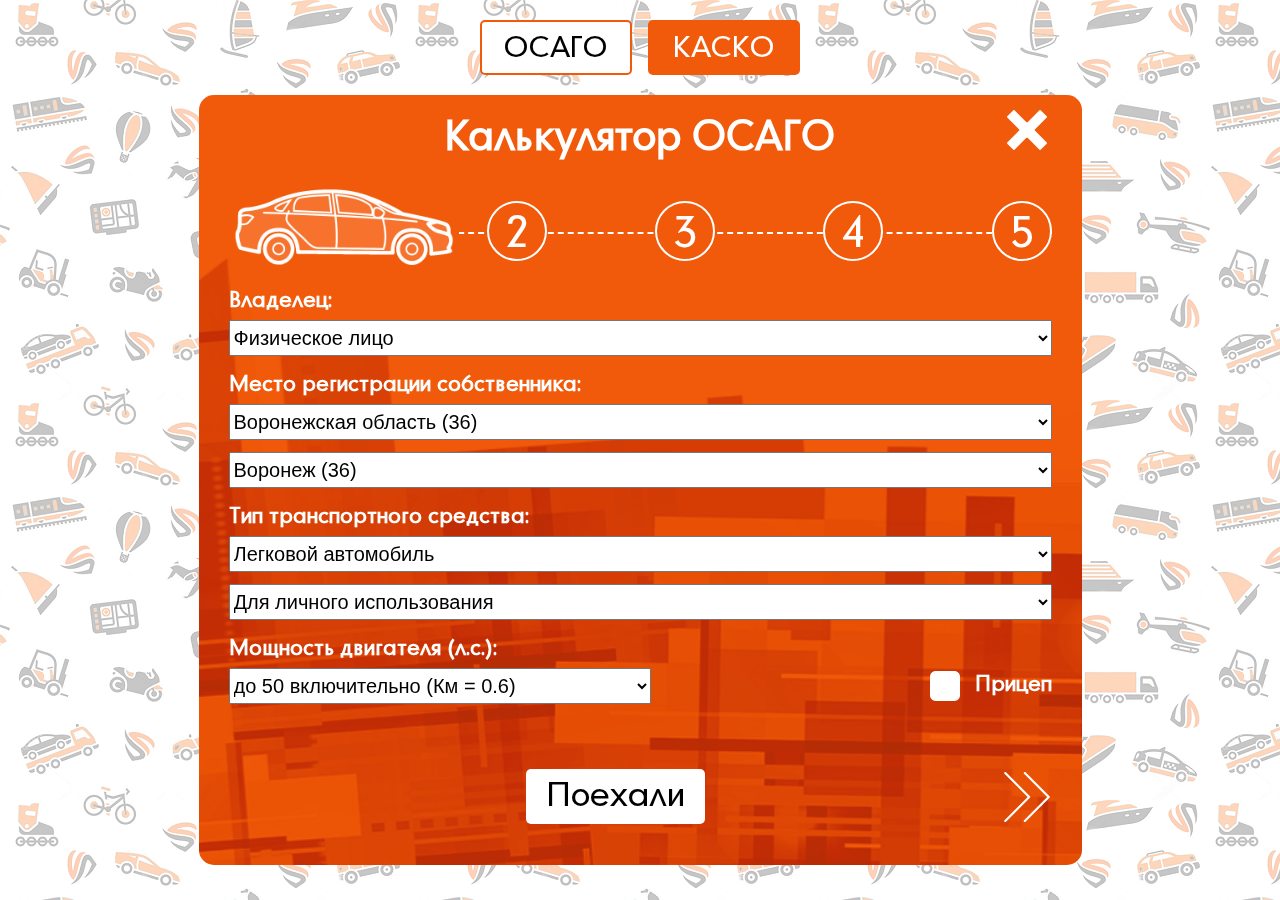
==== index.html @ a6a6c9f7 "Сделаны слайды 1-4" ====
<!doctype html>
<html lang="en">
<head>
		<meta charset="UTF-8">
		<meta name="viewport" content="width=device-width, user-scalable=no, initial-scale=1.0, maximum-scale=1.0, minimum-scale=1.0">
		<meta http-equiv="X-UA-Compatible" content="ie=edge">
		<title>Расчет стоимости ОСАГО</title>
		<link rel="stylesheet" href="/css/osago_calc.css">
		<link rel="stylesheet" href="/css/fonts.css">
		<script src="/js/jquery-3.2.1.js"></script>
</head>
<body>
	<div class="calc_popup_bg">
		<nav class="calc_nav">
				<div id="osago_open" class="calc_nav_button active">Осаго</div>
				<div id="kasko_open" class="calc_nav_button">Каско</div>
		</nav>
		<section class="calc_container">
			<form id="osago_calc" class="osago_calc">
				<h1>Калькулятор ОСАГО</h1>
				<button type="button" class="calc_close_button"></button>
				<nav class="osago_nav_vision">
					<div id="nav_position_1" class="osago_nav_vision_item active">1</div>
					<div id="nav_position_2" class="osago_nav_vision_item">2</div>
					<div id="nav_position_3" class="osago_nav_vision_item">3</div>
					<div id="nav_position_4" class="osago_nav_vision_item">4</div>
					<div id="nav_position_5" class="osago_nav_vision_item">5</div>
					<div class="osago_nav_vision_slider"></div>
				</nav>
				<div class="nav_vision_line"></div>
				<div class="calc_content">
					<div class="calc_sliders_container">
						<div class="content_slide">
							<div class="input_container">
								<label for="owner">Владелец:</label>
								<select name="owner" id="owner">
									<option value="1">Физическое лицо</option>
									<option value="2">Юридическое лицо</option>
								</select>
							</div>
							<div class="input_container">
								<label for="mesto_register">Место регистрации собственника:</label>
								<select name="mesto_register" id="mesto_register">
									<option value="36" data-val1="_" data-val2="_">Воронежская область (36)</option> 
									<option value="50" data-val1="1.7" data-val2="1">Московская область (50)</option> 
									<option value="77" data-val1="2" data-val2="1.2">Москва (77, 99, 177, 199)</option>
									<option value="78" data-val1="1.8" data-val2="1">Санкт-Петербург (78, 178)</option>
									<option value="47" data-val1="1.6" data-val2="1">Ленинградская область (47)</option>
									<option value="1" data-val1="1.1" data-val2="0.8">Республика Адыгея (1)</option> 
									<option value="2" data-val1="_" data-val2="_">Республика Башкирия (2)</option> 
									<option value="3" data-val1="_" data-val2="_">Республика Бурятия (3)</option> 
									<option value="4" data-val1="_" data-val2="_">Республика Алтай (4)</option> 
									<option value="5" data-val1="_" data-val2="_">Республика Дагестан (5)</option> 
									<option value="6" data-val1="_" data-val2="_">Республика Ингушетия (6)</option> 
									<option value="7" data-val1="_" data-val2="_">Кабардино-Балкарская Республика (7)</option> 
									<option value="8" data-val1="_" data-val2="_">Республика Калмыкия (8)</option> 
									<option value="9" data-val1="1" data-val2="0.8">Карачаево-черкесская Республика (9)</option> 
									<option value="10" data-val1="_" data-val2="_">Республика Карелия (10)</option> 
									<option value="11" data-val1="_" data-val2="_">Республика КОМИ (11)</option> 
									<option value="12" data-val1="_" data-val2="_">Марийская Республика  (12)</option> 
									<option value="13" data-val1="_" data-val2="_">Республика Мордовия (13)</option> 
									<option value="14" data-val1="_" data-val2="_">Республика Якутия (14)</option> 
									<option value="15" data-val1="_" data-val2="_">Республика Северная Осетия-Алания (15)</option> 
									<option value="16" data-val1="_" data-val2="_">Республика Татария (16)</option> 
									<option value="17" data-val1="_" data-val2="_">Республика Тува (17)</option> 
									<option value="18" data-val1="_" data-val2="_">Республика Удмуртия (18)</option> 
									<option value="19" data-val1="_" data-val2="_">Республика Хакасия (19)</option> 
									<option value="20" data-val1="0.7" data-val2="0.5">Чеченская Республика (20)</option> 
									<option value="21" data-val1="_" data-val2="_">Чувашская Республика (21)</option> 
									<option value="22" data-val1="_" data-val2="_">Алтайский край (22)</option> 
									<option value="23" data-val1="_" data-val2="_">Краснодарский край (23)</option> 
									<option value="24" data-val1="_" data-val2="_">Красноярский край (24)</option> 
									<option value="25" data-val1="_" data-val2="_">Приморский край (25)</option> 
									<option value="26" data-val1="_" data-val2="_">Ставропольский край (26)</option> 
									<option value="27" data-val1="_" data-val2="_">Хабаровский край (27)</option> 
									<option value="28" data-val1="_" data-val2="_">Амурская область (28)</option> 
									<option value="29" data-val1="_" data-val2="_">Архангельская область (29)</option> 
									<option value="30" data-val1="_" data-val2="_">Астраханская область (30)</option> 
									<option value="31" data-val1="_" data-val2="_">Белгородская область (31)</option> 
									<option value="32" data-val1="_" data-val2="_">Брянская область (32)</option> 
									<option value="33" data-val1="_" data-val2="_">Владимирская область (33)</option> 
									<option value="34" data-val1="_" data-val2="_">Волгоградская область (34)</option> 
									<option value="35" data-val1="_" data-val2="_">Вологодская область (35)</option> 
									<option value="37" data-val1="_" data-val2="_">Ивановская область (37)</option> 
									<option value="38" data-val1="_" data-val2="_">Иркутская область (38)</option> 
									<option value="39" data-val1="_" data-val2="_">Калининградская область (39)</option> 
									<option value="40" data-val1="_" data-val2="_">Калужская область (40)</option> 
									<option value="41" data-val1="_" data-val2="_">Камчатская область (41)</option> 
									<option value="42" data-val1="_" data-val2="_">Кемеровская область (42)</option> 
									<option value="43" data-val1="_" data-val2="_">Кировская область (43)</option> 
									<option value="44" data-val1="_" data-val2="_">Костромская область (44)</option> 
									<option value="45" data-val1="_" data-val2="_">Курганская область (45)</option> 
									<option value="46" data-val1="_" data-val2="_">Курская область (46)</option> 
									<option value="48" data-val1="_" data-val2="_">Липецкая область (48)</option> 
									<option value="49" data-val1="_" data-val2="_">Магаданская область (49)</option> 
									<option value="51" data-val1="_" data-val2="_">Мурманская область (51)</option> 
									<option value="52" data-val1="_" data-val2="_">Нижегородская область (52)</option> 
									<option value="53" data-val1="_" data-val2="_">Новгородская область (53)</option> 
									<option value="54" data-val1="_" data-val2="_">Новосибирская область (54)</option> 
									<option value="55" data-val1="_" data-val2="_">Омская область (55)</option> 
									<option value="56" data-val1="_" data-val2="_">Оренбургская область (56)</option> 
									<option value="57" data-val1="_" data-val2="_">Орловская область (57)</option> 
									<option value="58" data-val1="_" data-val2="_">Пензенская область (58)</option> 
									<option value="59" data-val1="_" data-val2="_">Пермская область (59)</option> 
									<option value="60" data-val1="_" data-val2="_">Псковская область (60)</option> 
									<option value="61" data-val1="_" data-val2="_">Ростовская область (61)</option> 
									<option value="62" data-val1="_" data-val2="_">Рязанская область (62)</option> 
									<option value="63" data-val1="_" data-val2="_">Самарская область (63)</option> 
									<option value="64" data-val1="_" data-val2="_">Саратовская область (64)</option> 
									<option value="65" data-val1="_" data-val2="_">Сахалинская область (65)</option> 
									<option value="66" data-val1="_" data-val2="_">Свердловская область (66)</option> 
									<option value="67" data-val1="_" data-val2="_">Смоленская область (67)</option> 
									<option value="68" data-val1="_" data-val2="_">Тамбовская область (68)</option> 
									<option value="69" data-val1="_" data-val2="_">Тверская область (69)</option> 
									<option value="70" data-val1="_" data-val2="_">Томская область (70)</option> 
									<option value="71" data-val1="_" data-val2="_">Тульская область (71)</option> 
									<option value="72" data-val1="_" data-val2="_">Тюменская область (72)</option> 
									<option value="73" data-val1="_" data-val2="_">Ульяновская область (73)</option> 
									<option value="74" data-val1="_" data-val2="_">Челябинская область (74)</option> 
									<option value="75" data-val1="_" data-val2="_">Читинская область (75)</option> 
									<option value="76" data-val1="_" data-val2="_">Ярославская область (76)</option> 
									<option value="79" data-val1="_" data-val2="_">Еврейская автономная область (79)</option> 
									<option value="80" data-val1="0.55" data-val2="0.5">Агинский Бурятский автономный (80)</option> 
									<option value="81" data-val1="0.85" data-val2="0.5">Коми-Пермяцкий автономный округ (81)</option> 
									<option value="82" data-val1="0.55" data-val2="0.5">Корякский автономный округ (82)</option> 
									<option value="83" data-val1="0.8" data-val2="0.5">Ненецкий автономный округ (83)</option> 
									<option value="84" data-val1="0.55" data-val2="0.5">Таймырский автономный округ (84)</option> 
									<option value="85" data-val1="1" data-val2="0.8">Усть-Ордынский автономный округ (85)</option> 
									<option value="86" data-val1="_" data-val2="_">Ханты-Мансийский автономный округ (86)</option> 
									<option value="87" data-val1="0.7" data-val2="0.5">Чукотский автономный округ (87)</option> 
									<option value="88" data-val1="_" data-val2="_">Эвенский автономный округ (88)</option> 
									<option value="89" data-val1="_" data-val2="_">Ямало-Ненецкий автономный округ  (89)</option> 
									<option value="-" data-val1="_" data-val2="_">Иностранный гражданин  (-)</option> 
								</select>
							</div>
							<div class="input_container">
								<label for="more_mesto_register"></label>
								<select name="more_mesto_register" id="more_mesto_register">
									<option value="0" data-chained="85 84 83 82 81 80 20 9 50 77 78 47 1 87">---</option>

									<option value="9" data-val1="1.8" data-val2="1" data-chained="2">Уфа (2)</option> 
									<option value="10" data-val1="1.2" data-val2="0.8" data-chained="2">Благовещенск (2)</option> 
									<option value="12" data-val1="1.1" data-val2="0.8" data-chained="2">Ишимбай (2)</option> 
									<option value="13" data-val1="1.1" data-val2="0.8" data-chained="2">Кумертау (2)</option> 
									<option value="16" data-val1="1.2" data-val2="0.8" data-chained="2">Октябрьский (2)</option> 
									<option value="17" data-val1="1.1" data-val2="0.8" data-chained="2">Салават (2)</option> 
									<option value="19" data-val1="1.3" data-val2="0.8" data-chained="2">Стерлитамак (2)</option> 
									<option value="20" data-val1="1.3" data-val2="0.8" data-chained="2">Туймазы (2)</option> 
									<option value="21" data-val1="1" data-val2="0.8" data-chained="2">Республика Башкирия - прочие (2)</option>

									<option value="23" data-val1="1.3" data-val2="0.8" data-chained="3">Улан-Удэ (3)</option> 
									<option value="24" data-val1="0.6" data-val2="0.5" data-chained="3">Республика Бурятия - прочие (3)</option>

									<option value="26" data-val1="1.3" data-val2="0.8" data-chained="4">Горно-Алтайск (4)</option> 
									<option value="27" data-val1="0.7" data-val2="0.5" data-chained="4">Республика Алтай - прочие (4)</option>

									<option value="29" data-val1="1" data-val2="0.8" data-chained="5">Буйнакск (5)</option> 
									<option value="30" data-val1="1" data-val2="0.8" data-chained="5">Дербент (5)</option> 
									<option value="31" data-val1="1" data-val2="0.8" data-chained="5">Каспийск (5)</option> 
									<option value="32" data-val1="1" data-val2="0.8" data-chained="5">Махачкала (5)</option> 
									<option value="33" data-val1="1" data-val2="0.8" data-chained="5">Хасавюрт (5)</option> 
									<option value="34" data-val1="0.7" data-val2="0.5" data-chained="5">Республика Дагестан - прочие (5)</option> 

									<option value="38" data-val1="1.2" data-val2="0.8" data-chained="6">Малгобек (6)</option> 
									<option value="39" data-val1="1" data-val2="0.8" data-chained="6">Назрань (6)</option> 
									<option value="43" data-val1="0.7" data-val2="0.5" data-chained="6">Республика Ингушетия - прочие (6)</option> 

									<option value="45" data-val1="1" data-val2="0.8" data-chained="7">Нальчик (7)</option> 
									<option value="46" data-val1="1" data-val2="0.8" data-chained="7">Прохладный (7)</option> 
									<option value="47" data-val1="0.7" data-val2="0.5" data-chained="7">Кабардино-Балкарская Республика - прочие (7)</option> 

									<option value="49" data-val1="1.3" data-val2="0.8" data-chained="8">Элиста (8)</option> 
									<option value="50" data-val1="0.6" data-val2="0.5" data-chained="8">Республика Калмыкия - прочие (8)</option> 

									<option value="55" data-val1="1.3" data-val2="0.8" data-chained="10">Петрозаводск (10)</option>
									<option value="56" data-val1="0.8" data-val2="0.5" data-chained="10">Республика Карелия - прочие (10)</option>

									<option value="58" data-val1="1.6" data-val2="1" data-chained="11">Сыктывкар (11)</option>
									<option value="62" data-val1="1.3" data-val2="0.8" data-chained="11">Ухта (11)</option>
									<option value="63" data-val1="1" data-val2="0.8" data-chained="11">Республика КОМИ - прочие (11)</option>

									<option value="65" data-val1="1" data-val2="0.8" data-chained="12">Волжск (12)</option>
									<option value="66" data-val1="1.3" data-val2="0.8" data-chained="12">Йошкар-Ола (12)</option>
									<option value="67" data-val1="0.7" data-val2="0.5" data-chained="12">Республика Марий Эл - прочие (12)</option>

									<option value="69" data-val1="1" data-val2="0.8" data-chained="13">Рузаевка (13)</option> 
									<option value="70" data-val1="1.2" data-val2="0.8" data-chained="13">Саранск (13)</option> 
									<option value="71" data-val1="0.7" data-val2="0.5" data-chained="13">Республика Мордовия - прочие (13)</option>

									<option value="73" data-val1="1.3" data-val2="0.8" data-chained="14">Нерюнгри (14)</option> 
									<option value="74" data-val1="2" data-val2="1.2" data-chained="14">Якутск (14)</option> 
									<option value="75" data-val1="0.8" data-val2="0.5" data-chained="14">Республика Саха (Якутия) - прочие (14)</option>

									<option value="77" data-val1="1" data-val2="0.8" data-chained="15">Владикавказ (15)</option> 
									<option value="78" data-val1="0.8" data-val2="0.5" data-chained="15">Республика Северная Осетия-Алания - прочие (15)</option>

									<option value="80" data-val1="2" data-val2="1.2" data-chained="16">Казань (16)</option> 
									<option value="81" data-val1="1.7" data-val2="1" data-chained="16">Набережные Челны (16)</option> 
									<option value="82" data-val1="1.3" data-val2="0.8" data-chained="16">Альметьевск (16)</option> 
									<option value="83" data-val1="1" data-val2="0.8" data-chained="16">Бугульма (16)</option> 
									<option value="84" data-val1="1.2" data-val2="0.8" data-chained="16">Елабуга (16)</option> 
									<option value="85" data-val1="1.3" data-val2="0.8" data-chained="16">Зеленодольск (16)</option> 
									<option value="86" data-val1="1" data-val2="0.8" data-chained="16">Лениногорск (16)</option> 
									<option value="87" data-val1="1.3" data-val2="0.8" data-chained="16">Нижнекамск (16)</option> 
									<option value="88" data-val1="1" data-val2="0.8" data-chained="16">Чистополь (16)</option> 
									<option value="89" data-val1="1.1" data-val2="0.8" data-chained="16">Республика Татария - прочие (16)</option>

									<option value="91" data-val1="1" data-val2="0.8" data-chained="17">Кызыл (17)</option> 
									<option value="92" data-val1="0.6" data-val2="0.5" data-chained="17">Республика Тыва - прочие (17)</option>

									<option value="94" data-val1="1.6" data-val2="1" data-chained="18">Ижевск (18)</option> 
									<option value="95" data-val1="1.1" data-val2="0.8" data-chained="18">Воткинск (18)</option> 
									<option value="96" data-val1="1" data-val2="0.8" data-chained="18">Глазов (18)</option> 
									<option value="97" data-val1="1" data-val2="0.8" data-chained="18">Сарапул (18)</option> 
									<option value="98" data-val1="0.8" data-val2="0.5" data-chained="18">Республика Удмуртия - прочие (18)</option>

									<option value="100" data-val1="1" data-val2="0.8" data-chained="19">Абакан (19)</option> 
									<option value="101" data-val1="1" data-val2="0.8" data-chained="19">Саяногорск (19)</option> 
									<option value="102" data-val1="1" data-val2="0.8" data-chained="19">Черногорск (19)</option> 
									<option value="103" data-val1="0.6" data-val2="0.5" data-chained="19">Республика Хакасия - прочие (19)</option>

									<option value="107" data-val1="1.6" data-val2="1" data-chained="21">Чебоксары (21)</option> 
									<option value="108" data-val1="1" data-val2="0.8" data-chained="21">Канаш (21)</option> 
									<option value="109" data-val1="1.1" data-val2="0.8" data-chained="21">Новочебоксарск (21)</option> 
									<option value="110" data-val1="0.8" data-val2="0.5" data-chained="21">Чувашская Республика - прочие (21)</option>

									<option value="112" data-val1="1.7" data-val2="1" data-chained="22">Барнаул (22)</option> 
									<option value="113" data-val1="1.2" data-val2="0.8" data-chained="22">Бийск (22)</option> 
									<option value="114" data-val1="1.1" data-val2="0.8" data-chained="22">Заринск (22)</option> 
									<option value="115" data-val1="1.1" data-val2="0.8" data-chained="22">Новоалтайск (22)</option> 
									<option value="116" data-val1="1.1" data-val2="0.8" data-chained="22">Рубцовск (22)</option> 
									<option value="117" data-val1="0.7" data-val2="0.5" data-chained="22">Алтайский край - прочие (22)</option>

									<option value="119" data-val1="1.8" data-val2="1" data-chained="23">Краснодар (23)</option> 
									<option value="120" data-val1="1.3" data-val2="0.8" data-chained="23">Анапа (23)</option> 
									<option value="121" data-val1="1.2" data-val2="0.8" data-chained="23">Армавир (23)</option> 
									<option value="122" data-val1="1.1" data-val2="0.8" data-chained="23">Белореченск (23)</option> 
									<option value="123" data-val1="1.3" data-val2="0.8" data-chained="23">Геленджик (23)</option> 
									<option value="124" data-val1="1.1" data-val2="0.8" data-chained="23">Ейск (23)</option> 
									<option value="125" data-val1="1.1" data-val2="0.8" data-chained="23">Кропоткин (23)</option> 
									<option value="126" data-val1="1.1" data-val2="0.8" data-chained="23">Крымск (23)</option> 
									<option value="127" data-val1="1.1" data-val2="0.8" data-chained="23">Курганинск (23)</option> 
									<option value="128" data-val1="1.1" data-val2="0.8" data-chained="23">Лабинск (23)</option> 
									<option value="129" data-val1="1.8" data-val2="0.8" data-chained="23">Новороссийск (23)</option> 
									<option value="130" data-val1="1.1" data-val2="0.8" data-chained="23">Славянск-на-Кубани (23)</option> 
									<option value="131" data-val1="1.2" data-val2="0.8" data-chained="23">Сочи (23)</option> 
									<option value="132" data-val1="1.1" data-val2="0.8" data-chained="23">Тимашёвск (23)</option> 
									<option value="133" data-val1="1.1" data-val2="0.8" data-chained="23">Тихорецк (23)</option> 
									<option value="134" data-val1="1.2" data-val2="0.8" data-chained="23">Туапсе (23)</option> 
									<option value="135" data-val1="1" data-val2="0.8" data-chained="23">Краснодарский край - прочие (23)</option>

									<option value="137" data-val1="1.8" data-val2="1" data-chained="24">Красноярск (24)</option> 
									<option value="138" data-val1="1.1" data-val2="0.8" data-chained="24">Ачинск (24)</option> 
									<option value="139" data-val1="1.1" data-val2="0.8" data-chained="24">Зеленогорск (24)</option> 
									<option value="140" data-val1="1" data-val2="0.8" data-chained="24">Канск (24)</option> 
									<option value="141" data-val1="1" data-val2="0.8" data-chained="24">Лесосибирск (24)</option> 
									<option value="142" data-val1="1" data-val2="0.8" data-chained="24">Минусинск (24)</option> 
									<option value="143" data-val1="1" data-val2="0.8" data-chained="24">Назарово (24)</option> 
									<option value="144" data-val1="1" data-val2="0.8" data-chained="24">Норильск (24)</option> 
									<option value="145" data-val1="1.3" data-val2="0.8" data-chained="24">Железногорск (24)</option> 
									<option value="146" data-val1="0.9" data-val2="0.5" data-chained="24">Красноярский край - прочие (24)</option>

									<option value="148" data-val1="1.4" data-val2="1" data-chained="25">Владивосток (25)</option> 
									<option value="149" data-val1="1" data-val2="0.8" data-chained="25">Арсеньев (25)</option> 
									<option value="150" data-val1="1" data-val2="0.8" data-chained="25">Артём (25)</option> 
									<option value="151" data-val1="1" data-val2="0.8" data-chained="25">Находка (25)</option> 
									<option value="152" data-val1="1" data-val2="0.8" data-chained="25">Спасск-Дальний (25)</option> 
									<option value="153" data-val1="1" data-val2="0.8" data-chained="25">Уссурийск (25)</option> 
									<option value="154" data-val1="0.7" data-val2="0.5" data-chained="25">Приморский край - прочие (25)</option>

									<option value="156" data-val1="1" data-val2="0.8" data-chained="26">Будённовск (26)</option> 
									<option value="157" data-val1="1" data-val2="0.8" data-chained="26">Георгиевск (26)</option> 
									<option value="158" data-val1="1" data-val2="0.8" data-chained="26">Ессентуки (26)</option> 
									<option value="159" data-val1="1.2" data-val2="0.8" data-chained="26">Кисловодск (26)</option> 
									<option value="160" data-val1="1" data-val2="0.8" data-chained="26">Минеральные Воды (26)</option> 
									<option value="161" data-val1="1.2" data-val2="0.8" data-chained="26">Михайловск (26)</option> 
									<option value="162" data-val1="1" data-val2="0.8" data-chained="26">Невинномысск (26)</option> 
									<option value="163" data-val1="1" data-val2="0.8" data-chained="26">Пятигорск (26)</option> 
									<option value="164" data-val1="1.2" data-val2="0.8" data-chained="26">Ставрополь (26)</option> 
									<option value="165" data-val1="0.7" data-val2="0.5" data-chained="26">Ставропольский край - прочие (26)</option>

									<option value="167" data-val1="1.7" data-val2="1" data-chained="27">Хабаровск (27)</option> 
									<option value="168" data-val1="1" data-val2="0.8" data-chained="27">Амурск (27)</option> 
									<option value="169" data-val1="1.3" data-val2="0.8" data-chained="27">Комсомольск-на-Амуре (27)</option> 
									<option value="170" data-val1="0.8" data-val2="0.5" data-chained="27">Хабаровский край - прочие (27)</option> 

									<option value="172" data-val1="1" data-val2="0.8" data-chained="28">Белогорск (28)</option> 
									<option value="173" data-val1="1.4" data-val2="0.8" data-chained="28">Благовещенск (Амурской обл.) (28)</option> 
									<option value="174" data-val1="1" data-val2="0.8" data-chained="28">Свободный (28)</option> 
									<option value="175" data-val1="0.7" data-val2="0.5" data-chained="28">Амурская область - прочие (28)</option> 

									<option value="177" data-val1="1.7" data-val2="1" data-chained="29">Северодвинск (29)</option> 
									<option value="178" data-val1="1.8" data-val2="1" data-chained="29">Архангельск (29)</option> 
									<option value="179" data-val1="1.6" data-val2="1" data-chained="29">Котлас (29)</option> 
									<option value="180" data-val1="0.85" data-val2="0.5" data-chained="29">Архангельская область - прочие (29)</option> 

									<option value="182" data-val1="1.4" data-val2="1" data-chained="30">Астрахань (30)</option> 
									<option value="183" data-val1="0.8" data-val2="0.5" data-chained="30">Астраханская область - прочие (30)</option> 

									<option value="185" data-val1="1.3" data-val2="0.8" data-chained="31">Белгород (31)</option> 
									<option value="186" data-val1="1" data-val2="0.8" data-chained="31">Губкин (31)</option> 
									<option value="187" data-val1="1" data-val2="0.8" data-chained="31">Старый Оскол (31)</option> 
									<option value="188" data-val1="0.8" data-val2="0.5" data-chained="31">Белгородская область - прочие (31)</option> 

									<option value="190" data-val1="1.5" data-val2="0.1" data-chained="32">Брянск (32)</option> 
									<option value="191" data-val1="1" data-val2="0.8" data-chained="32">Клинцы (32)</option> 
									<option value="192" data-val1="0.7" data-val2="0.5" data-chained="32">Брянская область - прочие (32)</option> 

									<option value="195" data-val1="1.6" data-val2="1" data-chained="33">Владимир (33)</option> 
									<option value="196" data-val1="1.1" data-val2="0.8" data-chained="33">Гусь-Хрустальный (33)</option> 
									<option value="198" data-val1="1.2" data-val2="0.8" data-chained="33">Муром (33)</option> 
									<option value="199" data-val1="1" data-val2="0.8" data-chained="33">Владимирская область - прочие (33)</option> 

									<option value="201" data-val1="1.3" data-val2="0.8" data-chained="34">Волгоград (34)</option> 
									<option value="202" data-val1="1.1" data-val2="0.8" data-chained="34">Волжский (34)</option> 
									<option value="203" data-val1="1" data-val2="0.8" data-chained="34">Камышин (34)</option> 
									<option value="204" data-val1="1" data-val2="0.8" data-chained="34">Михайловка (34)</option> 
									<option value="205" data-val1="0.7" data-val2="0.5" data-chained="34">Волгоградская область - прочие (34)</option>

									<option value="207" data-val1="1.7" data-val2="1" data-chained="35">Вологда (35)</option> 
									<option value="208" data-val1="1.8" data-val2="1" data-chained="35">Череповец (35)</option> 
									<option value="209" data-val1="0.9" data-val2="0.5" data-chained="35">Вологодская область - прочие (35)</option> 

									<option value="211" data-val1="1.5" data-val2="1.1" data-chained="36">Воронеж (36)</option> 
									<option value="212" data-val1="1.1" data-val2="0.9" data-chained="36">Борисоглебск (36)</option> 
									<option value="213" data-val1="1.1" data-val2="0.9" data-chained="36">Лиски (36)</option> 
									<option value="214" data-val1="1.1" data-val2="0.9" data-chained="36">Россошь (36)</option> 
									<option value="215" data-val1="0.8" data-val2="0.6" data-chained="36">Воронежская область - прочие (36)</option> 

									<option value="217" data-val1="1.8" data-val2="1" data-chained="37">Иваново (37)</option> 
									<option value="218" data-val1="1.1" data-val2="0.8" data-chained="37">Кинешма (37)</option> 
									<option value="219" data-val1="1" data-val2="0.8" data-chained="37">Шуя (37)</option> 
									<option value="220" data-val1="0.9" data-val2="0.5" data-chained="37">Ивановская область - прочие (37)</option> 

									<option value="222" data-val1="1.7" data-val2="1" data-chained="38">Иркутск (38)</option> 
									<option value="223" data-val1="1.2" data-val2="0.8" data-chained="38">Ангарск (38)</option> 
									<option value="224" data-val1="1" data-val2="0.8" data-chained="38">Братск (38)</option> 
									<option value="225" data-val1="1" data-val2="0.8" data-chained="38">Тулун (38)</option> 
									<option value="226" data-val1="1.1" data-val2="0.8" data-chained="38">Усолье-Сибирское (38)</option> 
									<option value="227" data-val1="1" data-val2="0.8" data-chained="38">Усть-Илимск (38)</option> 
									<option value="228" data-val1="1" data-val2="0.8" data-chained="38">Усть-Кут (38)</option> 
									<option value="229" data-val1="1" data-val2="0.8" data-chained="38">Черемхово (38)</option> 
									<option value="230" data-val1="1.3" data-val2="0.8" data-chained="38">Шелехов (38)</option> 
									<option value="231" data-val1="0.8" data-val2="0.5" data-chained="38">Иркутская область - прочие (38)</option> 

									<option value="233" data-val1="1.1" data-val2="0.8" data-chained="39">Калининград (39)</option> 
									<option value="234" data-val1="0.8" data-val2="0.5" data-chained="39">Калининградская область - прочие (39)</option> 

									<option value="236" data-val1="1.2" data-val2="0.8" data-chained="40">Калуга (40)</option> 
									<option value="237" data-val1="1.3" data-val2="0.8" data-chained="40">Обнинск (40)</option> 
									<option value="238" data-val1="0.9" data-val2="0.5" data-chained="40">Калужская область - прочие (40)</option> 

									<option value="240" data-val1="1.1" data-val2="0.8" data-chained="41">Петропавловск-Камчатский (41)</option> 
									<option value="241" data-val1="0.8" data-val2="0.5" data-chained="41">Камчатская область - прочие (41)</option> 

									<option value="243" data-val1="1.9" data-val2="1" data-chained="42">Кемерово (42)</option> 
									<option value="244" data-val1="1.8" data-val2="1" data-chained="42">Новокузнецк (42)</option> 
									<option value="245" data-val1="1.2" data-val2="0.8" data-chained="42">Анжеро-Судженск (42)</option> 
									<option value="246" data-val1="1.3" data-val2="0.8" data-chained="42">Белово (42)</option> 
									<option value="247" data-val1="1.3" data-val2="0.8" data-chained="42">Берёзовский (42)</option> 
									<option value="248" data-val1="1.2" data-val2="0.8" data-chained="42">Киселёвск (42)</option> 
									<option value="250" data-val1="1.3" data-val2="0.8" data-chained="42">Междуреченск (42)</option> 
									<option value="251" data-val1="1.3" data-val2="0.8" data-chained="42">Осинники (42)</option> 
									<option value="252" data-val1="1.3" data-val2="0.8" data-chained="42">Прокопьевск (42)</option> 
									<option value="253" data-val1="1.2" data-val2="0.8" data-chained="42">Юрга (42)</option> 
									<option value="254" data-val1="1.1" data-val2="0.8" data-chained="42">Кемеровская область - прочие (42)</option> 

									<option value="256" data-val1="1.4" data-val2="0.1" data-chained="43">Киров (Кировской обл.) (43)</option> 
									<option value="257" data-val1="1.2" data-val2="0.8" data-chained="43">Кирово-Чепецк (43)</option> 
									<option value="258" data-val1="0.8" data-val2="0.5" data-chained="43">Кировская область - прочие (43)</option> 

									<option value="260" data-val1="1.3" data-val2="0.8" data-chained="44">Кострома (44)</option> 
									<option value="261" data-val1="0.7" data-val2="0.5" data-chained="44">Костромская область - прочие (44)</option> 

									<option value="263" data-val1="1.3" data-val2="0.8" data-chained="45">Курган (45)</option> 
									<option value="264" data-val1="1" data-val2="0.8" data-chained="45">Шадринск (45)</option> 
									<option value="265" data-val1="0.6" data-val2="0.5" data-chained="45">Курганская область - прочие (45)</option> 

									<option value="267" data-val1="1.2" data-val2="0.8" data-chained="46">Курск (46)</option> 
									<option value="268" data-val1="1" data-val2="0.8" data-chained="46">Железногорск Курской обл (46)</option> 
									<option value="269" data-val1="0.7" data-val2="0.5" data-chained="46">Курская область - прочие (46)</option> 

									<option value="271" data-val1="1.5" data-val2="1" data-chained="48">Липецк (48)</option> 
									<option value="272" data-val1="1" data-val2="0.8" data-chained="48">Елец (48)</option> 
									<option value="273" data-val1="0.8" data-val2="0.5" data-chained="48">Липецкая область - прочие (48)</option> 

									<option value="275" data-val1="1.2" data-val2="0.8" data-chained="49">Магадан (49)</option> 
									<option value="276" data-val1="0.6" data-val2="0.5" data-chained="49">Магаданская область - прочие (49)</option> 

									<option value="278" data-val1="1.1" data-val2="0.8" data-chained="51">Апатиты (51)</option> 
									<option value="279" data-val1="1.1" data-val2="0.8" data-chained="51">Мончегорск (51)</option> 
									<option value="280" data-val1="1.7" data-val2="1" data-chained="51">Мурманск (51)</option> 
									<option value="281" data-val1="1.3" data-val2="0.8" data-chained="51">Североморск (51)</option> 
									<option value="282" data-val1="1" data-val2="0.8" data-chained="51">Мурманская область - прочие (51)</option> 

									<option value="284" data-val1="1.8" data-val2="1" data-chained="52">Нижний Новгород (52)</option>
									<option value="285" data-val1="1.1" data-val2="0.8" data-chained="52">Арзамас (52)</option> 
									<option value="286" data-val1="1.3" data-val2="0.8" data-chained="52">Балахна (52)</option> 
									<option value="287" data-val1="1.3" data-val2="0.8" data-chained="52">Бор (52)</option> 
									<option value="288" data-val1="1.1" data-val2="0.8" data-chained="52">Выкса (52)</option> 
									<option value="289" data-val1="1.3" data-val2="0.8" data-chained="52">Дзержинск (52)</option> 
									<option value="290" data-val1="1.2" data-val2="0.8" data-chained="52">Кстово (52)</option> 
									<option value="292" data-val1="1.1" data-val2="0.8" data-chained="52">Саров (52)</option> 
									<option value="293" data-val1="1" data-val2="0.8" data-chained="52">Нижегородская область - прочие (52)</option> 

									<option value="295" data-val1="1" data-val2="0.8" data-chained="53">Боровичи (53)</option> 
									<option value="296" data-val1="1.3" data-val2="0.8" data-chained="53">Великий Новгород (53)</option> 
									<option value="297" data-val1="0.9" data-val2="0.5" data-chained="53">Новгородская область - прочие (53)</option> 

									<option value="299" data-val1="1.7" data-val2="1" data-chained="54">Новосибирск (54)</option> 
									<option value="300" data-val1="1.3" data-val2="0.8" data-chained="54">Бердск (54)</option> 
									<option value="301" data-val1="1.2" data-val2="0.8" data-chained="54">Искитим (54)</option> 
									<option value="302" data-val1="1" data-val2="0.8" data-chained="54">Куйбышев (54)</option> 
									<option value="303" data-val1="0.9" data-val2="0.5" data-chained="54">Новосибирская область - прочие (54)</option> 

									<option value="305" data-val1="1.6" data-val2="1" data-chained="55">Омск (55)</option> 
									<option value="306" data-val1="0.9" data-val2="0.5" data-chained="55">Омская область - прочие (55)</option>

									<option value="308" data-val1="1.7" data-val2="1" data-chained="56">Оренбург (56)</option> 
									<option value="309" data-val1="1" data-val2="0.8" data-chained="56">Бугуруслан (56)</option> 
									<option value="310" data-val1="1" data-val2="0.8" data-chained="56">Бузулук (56)</option> 
									<option value="311" data-val1="1" data-val2="0.8" data-chained="56">Новотроицк (56)</option> 
									<option value="312" data-val1="1.1" data-val2="0.8" data-chained="56">Орск (56)</option> 
									<option value="313" data-val1="0.8" data-val2="0.5" data-chained="56">Оренбургская область - прочие (56)</option> 

									<option value="315" data-val1="1" data-val2="0.8" data-chained="57">Ливны (57)</option> 
									<option value="316" data-val1="1" data-val2="0.8" data-chained="57">Мценск (57)</option> 
									<option value="317" data-val1="1.2" data-val2="0.8" data-chained="57">Орёл (57)</option> 
									<option value="318" data-val1="0.7" data-val2="0.5" data-chained="57">Орловская область - прочие (57)</option> 

									<option value="320" data-val1="1.4" data-val2="1" data-chained="58">Пенза (58)</option> 
									<option value="321" data-val1="1.2" data-val2="0.8" data-chained="58">Заречный Пензенской обл. (58)</option> 
									<option value="322" data-val1="1" data-val2="0.8" data-chained="58">Кузнецк (58)</option> 
									<option value="323" data-val1="0.7" data-val2="0.5" data-chained="58">Пензенская область - прочие (58)</option> 

									<option value="325" data-val1="2" data-val2="1.2" data-chained="59">Пермь (59)</option> 
									<option value="326" data-val1="1.3" data-val2="0.8" data-chained="59">Березники (59)</option> 
									<option value="327" data-val1="1.3" data-val2="0.8" data-chained="59">Краснокамск (59)</option> 
									<option value="329" data-val1="1" data-val2="0.8" data-chained="59">Лысьва (59)</option> 
									<option value="330" data-val1="1.2" data-val2="0.8" data-chained="59">Соликамск (59)</option> 
									<option value="331" data-val1="1" data-val2="0.8" data-chained="59">Чайковский (59)</option> 
									<option value="333" data-val1="1.1" data-val2="0.8" data-chained="59">Пермская область - прочие (59)</option>

									<option value="335" data-val1="1" data-val2="0.8" data-chained="60">Великие Луки (60)</option> 
									<option value="336" data-val1="1.2" data-val2="0.8" data-chained="60">Псков (60)</option> 
									<option value="337" data-val1="0.7" data-val2="0.5" data-chained="60">Псковская область - прочие (60)</option>

									<option value="339" data-val1="1.8" data-val2="1" data-chained="61">Ростов-на-Дону (61)</option> 
									<option value="340" data-val1="1.2" data-val2="0.8" data-chained="61">Азов (61)</option> 
									<option value="341" data-val1="1.3" data-val2="0.8" data-chained="61">Батайск (61)</option> 
									<option value="342" data-val1="1" data-val2="0.8" data-chained="61">Волгодонск (61)</option> 
									<option value="343" data-val1="1" data-val2="0.8" data-chained="61">Гуково (61)</option> 
									<option value="344" data-val1="1" data-val2="0.8" data-chained="61">Каменск-Шахтинский (61)</option> 
									<option value="345" data-val1="1" data-val2="0.8" data-chained="61">Новочеркасск (61)</option> 
									<option value="346" data-val1="1" data-val2="0.8" data-chained="61">Новошахтинск (61)</option> 
									<option value="347" data-val1="1" data-val2="0.8" data-chained="61">Сальск (61)</option> 
									<option value="348" data-val1="1" data-val2="0.8" data-chained="61">Таганрог (61)</option> 
									<option value="349" data-val1="1.1" data-val2="0.8" data-chained="61">Шахты (61)</option> 
									<option value="350" data-val1="0.8" data-val2="0.5" data-chained="61">Ростовская область - прочие (61)</option>

									<option value="352" data-val1="1.4" data-val2="1" data-chained="61">Рязань (62)</option> 
									<option value="353" data-val1="0.9" data-val2="0.5" data-chained="61">Рязанская область - прочие (62)</option>

									<option value="355" data-val1="1.6" data-val2="1" data-chained="63">Самара (63)</option> 
									<option value="356" data-val1="1.5" data-val2="1" data-chained="63">Тольятти (63)</option> 
									<option value="357" data-val1="1.1" data-val2="0.8" data-chained="63">Новокуйбышевск (63)</option> 
									<option value="359" data-val1="1.1" data-val2="0.8" data-chained="63">Сызрань (63)</option> 
									<option value="360" data-val1="1.2" data-val2="0.8" data-chained="63">Чапаевск (63)</option> 
									<option value="361" data-val1="0.9" data-val2="0.5" data-chained="63">Самарская область - прочие (63)</option> 

									<option value="363" data-val1="1.6" data-val2="1" data-chained="64">Саратов (64)</option> 
									<option value="364" data-val1="1" data-val2="0.8" data-chained="64">Балаково (64)</option> 
									<option value="365" data-val1="1" data-val2="0.8" data-chained="64">Балашов (64)</option> 
									<option value="366" data-val1="1" data-val2="0.8" data-chained="64">Вольск (64)</option> 
									<option value="367" data-val1="1.2" data-val2="0.8" data-chained="64">Энгельс (64)</option> 
									<option value="368" data-val1="0.7" data-val2="0.5" data-chained="64">Саратовская область - прочие (64)</option>

									<option value="370" data-val1="1.5" data-val2="1" data-chained="65">Южно-Сахалинск (65)</option> 
									<option value="371" data-val1="0.9" data-val2="0.5" data-chained="65">Сахалинская область - прочие (65)</option>

									<option value="373" data-val1="1.8" data-val2="1" data-chained="66">Екатеринбург (66)</option> 
									<option value="374" data-val1="1.1" data-val2="0.8" data-chained="66">Асбест (66)</option> 
									<option value="375" data-val1="1.3" data-val2="0.8" data-chained="66">Березовский (66)</option> 
									<option value="376" data-val1="1.3" data-val2="0.8" data-chained="66">Верхняя Пышма (66)</option>
									<option value="377" data-val1="1.2" data-val2="0.8" data-chained="66">Верхняя Салда (66)</option>
									<option value="382" data-val1="1.3" data-val2="0.8" data-chained="66">Новоуральск (66)</option> 
									<option value="383" data-val1="1.3" data-val2="0.8" data-chained="66">Первоуральск (66)</option> 
									<option value="384" data-val1="1.2" data-val2="0.8" data-chained="66">Полевской (66)</option> 
									<option value="385" data-val1="1.1" data-val2="0.8" data-chained="66">Ревда  (66)</option> 
									<option value="387" data-val1="1" data-val2="0.8" data-chained="66">Свердловская область - прочие (66)</option>

									<option value="389" data-val1="1" data-val2="0.8" data-chained="67">Вязьма (67)</option> 
									<option value="390" data-val1="1" data-val2="0.8" data-chained="67">Рославль (67)</option> 
									<option value="391" data-val1="1" data-val2="0.8" data-chained="67">Сафоново (67)</option> 
									<option value="392" data-val1="1.2" data-val2="0.8" data-chained="67">Смоленск (67)</option> 
									<option value="393" data-val1="1" data-val2="0.8" data-chained="67">Ярцево (67)</option> 
									<option value="394" data-val1="0.7" data-val2="0.5" data-chained="67">Смоленская область - прочие (67)</option>

									<option value="396" data-val1="1" data-val2="0.8" data-chained="68">Мичуринск (68)</option> 
									<option value="397" data-val1="1.2" data-val2="0.8" data-chained="68">Тамбов (68)</option> 
									<option value="398" data-val1="0.8" data-val2="0.5" data-chained="68">Тамбовская область - прочие (68)</option>

									<option value="400" data-val1="1.5" data-val2="1" data-chained="69">Тверь (69)</option> 
									<option value="401" data-val1="1" data-val2="0.8" data-chained="69">Вышний Волочёк (69)</option> 
									<option value="402" data-val1="1" data-val2="0.8" data-chained="69">Кимры (69)</option> 
									<option value="403" data-val1="1" data-val2="0.8" data-chained="69">Ржев (69)</option> 
									<option value="404" data-val1="0.8" data-val2="0.5" data-chained="69">Тверская область - прочие (69)</option>

									<option value="406" data-val1="1.6" data-val2="1" data-chained="70">Томск (70)</option> 
									<option value="407" data-val1="1.2" data-val2="0.8" data-chained="70">Северск (70)</option> 
									<option value="408" data-val1="0.9" data-val2="0.5" data-chained="70">Томская область - прочие (70)</option>

									<option value="410" data-val1="1.5" data-val2="1" data-chained="71">Тула (71)</option> 
									<option value="411" data-val1="1" data-val2="0.8" data-chained="71">Алексин (71)</option> 
									<option value="412" data-val1="1" data-val2="0.8" data-chained="71">Ефремов (71)</option> 
									<option value="413" data-val1="1" data-val2="0.8" data-chained="71">Новомосковск (71)</option> 
									<option value="414" data-val1="1" data-val2="2.8" data-chained="71">Узловая (71)</option> 
									<option value="415" data-val1="1.2" data-val2="0.8" data-chained="71">Щёкино (71)</option> 
									<option value="416" data-val1="0.9" data-val2="0.5" data-chained="71">Тульская область - прочие (71)</option>

									<option value="418" data-val1="2" data-val2="1.2" data-chained="72">Тюмень (72)</option> 
									<option value="420" data-val1="1.3" data-val2="0.8" data-chained="72">Тобольск (72)</option> 
									<option value="421" data-val1="1.1" data-val2="0.8" data-chained="72">Тюменская область - прочие (72)</option> 

									<option value="423" data-val1="1.4" data-val2="1" data-chained="73">Ульяновск (73)</option> 
									<option value="424" data-val1="1.1" data-val2="0.8" data-chained="73">Димитровград (73)</option> 
									<option value="425" data-val1="0.8" data-val2="0.5" data-chained="73">Ульяновская область - прочие (73)</option>

									<option value="427" data-val1="1.7" data-val2="1" data-chained="74">Магнитогорск (74)</option> 
									<option value="428" data-val1="2" data-val2="1.2" data-chained="74">Челябинск (74)</option> 
									<option value="429" data-val1="1.3" data-val2="0.8" data-chained="74">Златоуст (74)</option> 
									<option value="430" data-val1="1.5" data-val2="1" data-chained="74">Копейск (74)</option> 
									<option value="431" data-val1="1.3" data-val2="0.8" data-chained="74">Миасс (74)</option> 
									<option value="433" data-val1="1.1" data-val2="0.8" data-chained="74">Сатка (74)</option> 
									<option value="435" data-val1="1.1" data-val2="0.8" data-chained="74">Чебаркуль (74)</option> 
									<option value="436" data-val1="1" data-val2="0.8" data-chained="74">Челябинская область - прочие (74)</option>

									<option value="438" data-val1="1" data-val2="0.8" data-chained="75">Краснокаменск (75)</option> 
									<option value="439" data-val1="1.1" data-val2="0.8" data-chained="75">Чита (75)</option> 
									<option value="440" data-val1="0.7" data-val2="0.5" data-chained="75">Читинская область - прочие (75)</option>

									<option value="442" data-val1="1.5" data-val2="1" data-chained="76">Ярославль (76)</option> 
									<option value="444" data-val1="0.9" data-val2="0.5" data-chained="76">Ярославская область - прочие (76)</option>

									<option value="446" data-val1="1" data-val2="0.8" data-chained="79">Биробиджан (79)</option> 
									<option value="447" data-val1="0.7" data-val2="0.5" data-chained="79">Еврейская автономная область - прочие (79)</option> 

									<option value="461" data-val1="2" data-val2="1.2" data-chained="86">Сургут (86)</option> 
									<option value="462" data-val1="1" data-val2="0.8" data-chained="86">Когалым (86)</option> 
									<option value="463" data-val1="1.3" data-val2="0.8" data-chained="86">Нефтеюганск (86)</option> 
									<option value="464" data-val1="1.8" data-val2="1" data-chained="86">Нижневартовск (86)</option> 
									<option value="465" data-val1="1.3" data-val2="0.8" data-chained="86">Нягань (86)</option> 
									<option value="466" data-val1="1.5" data-val2="1" data-chained="86">Ханты-Мансийск (86)</option> 
									<option value="467" data-val1="1.1" data-val2="0.8" data-chained="86">Ханты-Мансийский автономный округ - прочие (86)</option> 

									<option value="473" data-val1="1" data-val2="0.8" data-chained="89">Новый Уренгой (89)</option> 
									<option value="474" data-val1="1.7" data-val2="1" data-chained="89">Ноябрьск (89)</option> 
									<option value="475" data-val1="1.1" data-val2="0.8" data-chained="89">Ямало-Ненецкий автономный округ - прочие (89)</option> 
								</select>
							</div>
							<div class="input_container">
								<label for="transport_type">Тип транспортного средства:</label>
								<select name="transport_type" id="transport_type">
									<option value="b">Легковой автомобиль</option>
									<option value="c">Грузовой автомобиль</option>            
									<option value="d">Автобус</option>       
									<option value="a" data-val1="1579">Мотоцикл, мотороллер</option> 
									<option value="tramvai" data-val1="2101">Трамвай</option>
									<option value="trolleibus" data-val1="3370">Троллейбус</option>
									<option value="traktor" data-val1="1579">Трактор, самоходная дорожно-строительная или проч.</option>
									<option value="pritsep">Прицеп</option>
								</select>
							</div>
							<div class="input_container">
								<select name="more_type" id="more_type">
									<option value="0" data-chained="a tramvai trolleibus traktor">---</option>
									<option value="1" data-val1="4118" data-val2="3087" data-chained="b">Для личного использования</option> 
									<option value="2" data-val1="6166" data-val2="6166" data-chained="b">Используемый в качестве такси</option> 
									<option value="3" data-val1="4211" data-val2="4211" data-chained="c">С разрешенной максимальной массой 16 тонн и менее</option>
									<option value="4" data-val1="6341" data-val2="6341" data-chained="c">С разрешенной максимальной массой более 16 тонн</option>
									<option value="5" data-val1="6166" data-val2="6166" data-chained="d">Используемый в качестве такси</option> 
									<option value="6" data-val1="3370" data-val2="3370" data-chained="d">С числом мест сидения до 16 (включительно)</option> 
									<option value="7" data-val1="4211" data-val2="4211" data-chained="d">С числом мест сидения свыше 16</option>
									<option value="8" data-val1="810" data-val2="810" data-chained="pritsep">К грузовым автомобилям, полуприцепы, прицепы-роспуски</option> 
									<option value="9" data-val1="395" data-val2="395" data-chained="pritsep">К легковым автомобилям (юр. лица), мотоциклам, мотороллерам</option> 
									<option value="10" data-val1="305" data-val2="305" data-chained="pritsep">К тракторам, самоходным дорожно-строительным и иным машинам</option> 
								</select>
							</div>
							<div class="select_check_container">
								<div class="input_container">
									<label for="osago_power">Мощность двигателя (л.с.):</label>
									<select name="osago_power" id="osago_power">
										<option value="0" data-value="0.6">до 50 включительно (Км = 0.6)</option> 
										<option value="1" data-value="1">свыше 50 до 70 включительно (Км = 1) </option> 
										<option value="2" data-value="1.1">свыше 70 до 100 включительно (Км = 1.1) </option> 
										<option value="3" data-value="1.2">свыше 100 до 120 включительно (Км = 1.2) </option> 
										<option value="4" data-value="1.4">свыше 120 до 150 включительно (Км = 1.4) </option> 
										<option value="5" data-value="1.6">свыше 150 (1.6) </option> 
									</select>
								</div>
								<div class="check_container">
									<div class="checkboxes">
										<div class="check">
											Прицеп
											<input type="checkbox" value="0" id="osago_pritsep" />
										</div>
									</div>
								</div>
							</div>
						</div>
						<div class="content_slide">
							<div class="input_container">
								<label for="osago_staj">Срок страхования (период использования автомоблиля):</label>
								<select name="osago_staj" id="osago_staj">
									<option value="0" data-value="1">1 год</option> 
									<option value="1" data-value="0.95">9 месяцев (Кс = 0.95)</option> 
									<option value="2" data-value="0.9">8 месяцев (Кс = 0.9)</option> 
									<option value="3" data-value="0.8">7 месяцев (Кс = 0.8)</option> 
									<option value="4" data-value="0.7">6 месяцев (Кс = 0.7)</option> 
									<option value="5" data-value="0.65">5 месяцев (Кс = 0.65)</option> 
									<option value="6" data-value="0.6">4 месяца (Кс = 0.6)</option>
									<option value="7" data-value="0.5">3 месяца (Кс = 0.5)</option>
									<option value="8" data-value="0.4">2 месяца (Кс = 0.4)</option>
									<option value="9" data-value="0.3">от 16 дней до 1 месяца (Кс = 0.3)</option>
									<option value="10" data-value="0.2">от 5 до 15 дней (Кс = 0.2)</option>
								</select>
							</div>
							<div class="radio_container">
								<label for="osago_dopusk">Лица, допущенные к управлению:</label>
								<div class="radioblock">
									<div class="radio">С ограничениями</div>
									<div class="radio">Без ограничений</div>
									<input type="hidden" name="osago_dopusk" id="osago_dopusk"/>
								</div>
							</div>
							<div class="input_container">
								<label for="osago_staj">Возраст и водительский стаж:</label>
								<select name="osago_staj" id="osago_staj">
									<option value="0" data-value="1">старше 22 лет, стаж свыше 3 лет (Квс = 1) </option>
									<option value="1" data-value="1.7">старше 22 лет, стаж до 3 лет включительно (Квс = 1.7) </option>
									<option value="2" data-value="1.6">до 22 лет включительно, стаж свыше 3 лет (Квс = 1.6) </option> 
									<option value="3" data-value="1.8">до 22 лет включительно, стаж до 3 лет включительно (Квс = 1.8) </option> 
								</select>
							</div>
							<div class="input_container">
								<label for="osago_staj">Скидка за безаварийную езду:</label>
								<select name="osago_staj" id="osago_staj">
									<option value="0" title="1">Страхование впервые (класс 3, кбм 1)</option> 
									<option value="1" title="0.95">1 год без аварий (класс 4, кбм 0,95)</option> 
									<option value="2" title="0.9">2 года без аварий (класс 5, кбм 0,9)</option> 
									<option value="3" title="0.85">3 года без аварий (класс 6, кбм 0,85)</option> 
									<option value="4" title="0.8">4 года без аварий (класс 7, кбм 0,8)</option> 
									<option value="5" title="0.75">5 лет без аварий (класс 8, кбм 0,75)</option> 
									<option value="6" title="0.7">6 лет без аварий (класс 9, кбм 0,7)</option> 
									<option value="7" title="0.65">7 лет без аварий (класс 10, кбм 0,65)</option> 
									<option value="8" title="0.6">8 лет без аварий (класс 11, кбм 0,6)</option> 
									<option value="9" title="0.55">9 лет без аварий (класс 12, кбм 0,55)</option> 
									<option value="10" title="0.5">10 лет без аварий(класс 13, кбм 0,5)</option>
									<option value="11" title="2.45">(класс M, кбм 2,45)</option> 
									<option value="12" title="2.3">(класс 0, кбм 2,3)</option> 
									<option value="13" title="1.55">(класс 1, кбм 1,55)</option> 
									<option value="14" title="1.4">(класс 2, кбм 1,4)</option> 
								</select>
							</div>
							<p>Стоимость полиса по<br>предварительному расчету составляет: <span>3242</span> рублей</p>
							<p>Итого с оформлением полиса<br>ОСАГО (+ от 1000 рублей за услуги): <span>3471</span> рублей</p>
						</div>
						<div class="content_slide">
							<div class="input_container">
								<label for="">Ваше имя (полностью):</label>
								<input type="text" placeholder="Ф.И.О.">
							</div>
							<div class="double_input">
								<div class="input_container">
									<label for="">Ваш телефон:</label>
									<input type="text" placeholder="+7(123)456-78-90">
								</div>
								<div class="input_container">
									<label for="">Ваш e-mail адрес:</label>
									<input type="email" placeholder="mail@mail.ru">
								</div>
							</div>
							<h2>
								Необходимо загрузить документы для оформления<br>
									полиса ОСАГО
							</h2>
							<div class="upload_container">
								<div class="upload_title">
										Скан или фото паспорта РФ собственника ТС:
								</div>
								<div class="input_container">
									<label for="">1-я страница паспорта и страница с регистрацией</label>
									<input type="file">
								</div>
							</div>
						</div>
						<div class="content_slide">
							<div class="upload_container">
								<div class="upload_title">
										Скан или фото свидетельства о регистрации транспортного средства (СТС) или паспорт транспортного средства (ПТС):
								</div>
								<div class="input_container">
									<label for="">СТС или ПТС</label>
									<input type="file">
								</div>
							</div>
							<div class="upload_container">
								<div class="upload_title">
										Скан или фото Водительского удостоверения всех лиц, допущенных к управлению ТС:
								</div>
								<div class="input_container">
									<label for="">ВУ всех лиц допущенных к управлению</label>
									<input type="file">
								</div>
							</div>
							<div class="upload_container">
								<div class="upload_title">
										Если у Вас уже есть диагностическая карта, просто прикрепите её:
								</div>
								<div class="input_container">
									<label for="">Диагностическая карта ТС</label>
									<input type="file">
								</div>
							</div>
							<div class="check_container">
								<div class="checkboxes">
									<div class="check">
											Если у Вас отсутствует диагностическая карта и 
											Вам нужно её оформить, поставьте отметку здесь:
										<input type="checkbox" value="0" id="" />
									</div>
								</div>
							</div>
						</div>
						<div class="content_slide">Практический опыт показывает, что рамки и место обучения кадров...</div>
					</div>
				</div>
				<nav id="osago_step_1_nav" class="osago_bottom_nav">
					<div></div>
					<button type="button" id="step1_go1" class="calc_center_button">Поехали</button>
					<button type="button" id="step1_go2" class="calc_right_arrow"></button>
				</nav>
				<nav id="osago_step_2_nav" class="osago_bottom_nav">
					<button type="button" id="step2_back" class="calc_left_arrow"></button>
					<button type="button" id="step2_go1" class="calc_center_button">Оформить полис</button>
					<button type="button" id="step2_go2" class="calc_right_arrow"></button>
				</nav>
				<nav id="osago_step_3_nav" class="osago_bottom_nav">
					<button type="button" id="step3_back" class="calc_left_arrow"></button>
					<button type="button" id="step3_go1" class="calc_center_button">Далее</button>
					<button type="button" id="step3_go1" class="calc_right_arrow"></button>
				</nav>
				<nav id="osago_step_4_nav" class="osago_bottom_nav">
					<button type="button" id="step4_back" class="calc_left_arrow"></button>
					<button type="button" id="step4_go1" class="calc_center_button">Далее</button>
					<button type="button" id="step4_go1" class="calc_right_arrow"></button>
				</nav>
				<nav id="osago_step_5_nav" class="osago_bottom_nav">
					<button type="button" id="step5_back" class="calc_left_arrow"></button>
					<button id="step5_go1" type="submit" class="calc_center_button">Отправить заявку</button>
					<div></div>
				</nav>
			</form>
			<form id="kasko_calc" class="kasko_calc">
				<h1>Калькулятор КАСКО в разработке</h1>
			</form>
		</section>
	</div>
	<script src="/js/osago_calc.js"></script>
	<script src="./js/jquery.chained.js"></script>

	<script>
			$("#more_type").chained("#transport_type");
			$("#more_mesto_register").chained("#mesto_register");
		</script>
</body>
</html>
---- css/osago_calc.css ----
.calc_popup_bg {
  position: fixed;
  left: 0;
  top: 0;
  width: 100%;
  height: 100%;
  background-image: url("/images/fon3.png");
  background-repeat: repeat-x repeat-y;
  overflow: scroll;
}

.calc_popup_bg nav.calc_nav {
  box-sizing: border-box;
  margin: 20px auto 20px auto;
  padding: 0;
  width: 320px;
  height: auto;
  display: flex;
  flex-direction: row;
  justify-content: space-between;
}

.calc_popup_bg nav.calc_nav .calc_nav_button {
  box-sizing: border-box;
  display: block;
  width: 152px;
  height: 55px;
  margin: 0;
  padding: 0;
  background-color: #F15A0B;
  border: 2px solid #F15A0B;
  border-radius: 5px;
  cursor: pointer;
  font-family: "Geometric 706";
  text-transform: uppercase;
  color: #fff;
  font-style: normal;
  font-size: 28px;
  line-height: 55px;
  text-align: center;
}

.calc_popup_bg nav.calc_nav .calc_nav_button.active {
  color: #000;
  background-color: #fff;
}

.calc_popup_bg .calc_container {
  box-sizing: border-box;
  position: relative;
  margin: 0 auto 80px auto;
  width: 883px;
  height: 770px;
  border-radius: 15px;
  background-color: #F15A0B;
  background-image: url("/images/price_back.png");
  background-size: 2600px;
  background-repeat: no-repeat;
  background-position: bottom center;
}

.calc_popup_bg .calc_container h1 {
  font-family: "Geometric 706";
  font-size: 38px;
  line-height: 50px;
  color: #fff;
  text-align: center;
  padding: 20px 0 36px 0;
  margin: 0;
}

.calc_popup_bg .calc_container form.osago_calc {
  position: relative;
  display: block;
  margin: 0 30px 0 30px;
  padding: 0;
  overflow: hidden;
}

.calc_popup_bg .calc_container form.osago_calc .calc_close_button {
  position: absolute;
  right: 5px;
  top: 15px;
  height: 40px;
  width: 40px;
  cursor: pointer;
  background-image: url("/images/close.svg");
  background-position: center;
  background-size: contain;
  background-repeat: no-repeat;
  background-color: transparent;
  border: none;
  border-radius: none;
  transition: 0.7s;
}

.calc_popup_bg .calc_container form.osago_calc .calc_close_button:hover {
  background-image: url("/images/close_bl.svg");
  transform: rotate(180deg);
}

.calc_popup_bg .calc_container form.osago_calc .osago_nav_vision {
  position: relative;
  padding: 0;
  margin: 0;
  display: flex;
  flex-direction: row;
  justify-content: space-between;
  transition: 1s;
}

.calc_popup_bg .calc_container form.osago_calc .osago_nav_vision .osago_nav_vision_item {
  position: relative;
  box-sizing: border-box;
  border: 2px solid #fff;
  background-color: #F15A0B;
  width: 60px;
  height: 60px;
  border-radius: 50%;
  color: #fff;
  font-family: "Geometric 706";
  font-style: bold;
  text-align: center;
  font-size: 43px;
  line-height: 64px;
  z-index: 10;
  transition: 1s;
}

.calc_popup_bg .calc_container form.osago_calc .osago_nav_vision .osago_nav_vision_item.active {
  margin-left: 45px;
  margin-right: 45px;
  transition: 1s;
}

.calc_popup_bg .calc_container form.osago_calc .osago_nav_vision #nav_position_1.active ~ .osago_nav_vision_slider {
  left: 0;
  right: auto;
}

.calc_popup_bg .calc_container form.osago_calc .osago_nav_vision #nav_position_2.active ~ .osago_nav_vision_slider {
  left: calc(20% - 30px);
  right: auto;
}

.calc_popup_bg .calc_container form.osago_calc .osago_nav_vision #nav_position_3.active ~ .osago_nav_vision_slider {
  left: calc(40% - 30px);
  right: auto;
}

.calc_popup_bg .calc_container form.osago_calc .osago_nav_vision #nav_position_4.active ~ .osago_nav_vision_slider {
  left: calc(60% - 30px);
  right: auto;
}

.calc_popup_bg .calc_container form.osago_calc .osago_nav_vision #nav_position_5.active ~ .osago_nav_vision_slider {
  left: calc(100% - 230px);
  right: auto;
}

.calc_popup_bg .calc_container form.osago_calc .osago_nav_vision .osago_nav_vision_slider {
  position: absolute;
  transition: 1s;
  left: 0;
  top: -15px;
  display: block;
  width: 230px;
  height: 80px;
  background-color: #F15A0B;
  border-radius: 15px;
  background-image: url("/images/auto-stic.png");
  background-size: contain;
  z-index: 11;
}

.calc_popup_bg .calc_container form.osago_calc .nav_vision_line {
  position: relative;
  display: block;
  left: 0;
  top: -30px;
  width: 100%;
  height: 1px;
  border-bottom: 2px dashed #fff;
}

.calc_popup_bg .calc_container form.osago_calc .calc_content {
  position: relative;
  width: 823px;
  height: 450px;
  padding: 0;
  overflow: hidden;
  margin: 20px 0 35px 0;
  background-color: transparent;
}

.calc_popup_bg .calc_container form.osago_calc .calc_content .calc_sliders_container {
  position: absolute;
  left: 0;
  top: 0;
  display: flex;
  flex-direction: row;
  justify-content: space-between;
  width: calc(843px * 5);
  transition: 1s;
}

.calc_popup_bg .calc_container form.osago_calc .calc_content .calc_sliders_container .content_slide {
  width: 823px;
  padding: 0px;
}

.calc_popup_bg .calc_container form.osago_calc .calc_content .calc_sliders_container .content_slide h2 {
  color: #fff;
  font-family: "Geometric 706";
  font-style: normal;
  font-weight: 700;
  text-align: center;
  font-size: 28px;
  line-height: 32px;
}

.calc_popup_bg .calc_container form.osago_calc .calc_content .calc_sliders_container .content_slide p {
  color: #fff;
  font-family: "Geometric 706";
  font-style: normal;
  font-weight: 400;
  text-align: left;
  font-size: 20px;
  line-height: 22px;
  margin: 0;
  margin-bottom: 18px;
}

.calc_popup_bg .calc_container form.osago_calc .calc_content .calc_sliders_container .content_slide p span {
  font-size: 32px;
  font-weight: 700;
}

.calc_popup_bg .calc_container form.osago_calc .calc_content .calc_sliders_container .content_slide .input_container {
  display: flex;
  flex-direction: column;
}

.calc_popup_bg .calc_container form.osago_calc .calc_content .calc_sliders_container .content_slide .input_container label {
  color: #fff;
  font-family: "Geometric 706";
  font-style: normal;
  font-weight: 700;
  text-align: left;
  font-size: 20px;
  line-height: 36px;
}

.calc_popup_bg .calc_container form.osago_calc .calc_content .calc_sliders_container .content_slide .input_container select {
  height: 36px;
  font-size: 20px;
  line-height: 36px;
  margin-bottom: 12px;
}

.calc_popup_bg .calc_container form.osago_calc .calc_content .calc_sliders_container .content_slide .input_container input[type="text"] {
  height: 36px;
  font-size: 20px;
  line-height: 36px;
  margin-bottom: 12px;
  border-radius: 5px;
  border: none;
  padding: 0 20px;
}

.calc_popup_bg .calc_container form.osago_calc .calc_content .calc_sliders_container .content_slide .double_input {
  display: flex;
  flex-direction: row;
  justify-content: space-between;
}

.calc_popup_bg .calc_container form.osago_calc .calc_content .calc_sliders_container .content_slide .double_input .input_container {
  display: flex;
  flex-direction: column;
  width: 47%;
}

.calc_popup_bg .calc_container form.osago_calc .calc_content .calc_sliders_container .content_slide .double_input .input_container label {
  color: #fff;
  font-family: "Geometric 706";
  font-style: normal;
  font-weight: 700;
  text-align: left;
  font-size: 20px;
  line-height: 36px;
}

.calc_popup_bg .calc_container form.osago_calc .calc_content .calc_sliders_container .content_slide .double_input .input_container input {
  height: 36px;
  font-size: 20px;
  line-height: 36px;
  margin-bottom: 12px;
  border-radius: 5px;
  border: none;
  padding: 0 20px;
}

.calc_popup_bg .calc_container form.osago_calc .calc_content .calc_sliders_container .content_slide .radio_container {
  margin-bottom: 12px;
}

.calc_popup_bg .calc_container form.osago_calc .calc_content .calc_sliders_container .content_slide .radio_container label {
  color: #fff;
  font-family: "Geometric 706";
  font-style: normal;
  font-weight: 700;
  text-align: left;
  font-size: 20px;
  line-height: 36px;
}

.calc_popup_bg .calc_container form.osago_calc .calc_content .calc_sliders_container .content_slide .radio_container .radioblock {
  display: flex;
  flex-direction: row;
}

.calc_popup_bg .calc_container form.osago_calc .calc_content .calc_sliders_container .content_slide .radio_container .radioblock .radio {
  width: 50%;
  display: block;
  height: 25px;
  padding-left: 35px;
  background-image: url("/images/radio.svg");
  background-size: contain;
  background-position: left center;
  background-repeat: no-repeat;
  color: #fff;
  font-family: "Geometric 706";
  font-style: normal;
  font-weight: 400;
  text-align: left;
  font-size: 20px;
  line-height: 30px;
  cursor: pointer;
}

.calc_popup_bg .calc_container form.osago_calc .calc_content .calc_sliders_container .content_slide .radio_container .radioblock .radio.active {
  background-image: url("/images/radio_active.svg");
}

.calc_popup_bg .calc_container form.osago_calc .calc_content .calc_sliders_container .content_slide .check_container .checkboxes {
  margin-top: 18px;
}

.calc_popup_bg .calc_container form.osago_calc .calc_content .calc_sliders_container .content_slide .check_container .checkboxes .check input[type=checkbox] {
  position: absolute;
  left: -10000px;
}

.calc_popup_bg .calc_container form.osago_calc .calc_content .calc_sliders_container .content_slide .check_container .checkboxes .check {
  background-image: url("/images/check.svg");
  background-size: 30px 30px;
  background-position: left center;
  background-repeat: no-repeat;
  padding-left: 45px;
  cursor: pointer;
  position: relative;
  color: #fff;
  font-family: "Geometric 706";
  font-style: normal;
  font-weight: 400;
  text-align: left;
  font-size: 20px;
  line-height: 22px;
}

.calc_popup_bg .calc_container form.osago_calc .calc_content .calc_sliders_container .content_slide .check_container .checkboxes .check.active {
  background-image: url("/images/check_active.svg");
}

.calc_popup_bg .calc_container form.osago_calc .calc_content .calc_sliders_container .content_slide .upload_container {
  display: flex;
  flex-direction: column;
  margin-bottom: 12px;
}

.calc_popup_bg .calc_container form.osago_calc .calc_content .calc_sliders_container .content_slide .upload_container .upload_title {
  color: #fff;
  font-family: "Geometric 706";
  font-style: normal;
  font-weight: 700;
  text-align: left;
  font-size: 20px;
  line-height: 30px;
  text-decoration: underline;
  margin-bottom: 6px;
}

.calc_popup_bg .calc_container form.osago_calc .calc_content .calc_sliders_container .content_slide .upload_container .input_container {
  display: flex;
  flex-direction: row;
  justify-content: space-between;
  align-items: center;
  box-sizing: border-box;
  padding: 10px 20px;
  border: 1px solid #fff;
  border-radius: 10px;
}

.calc_popup_bg .calc_container form.osago_calc .calc_content .calc_sliders_container .content_slide .upload_container .input_container label {
  color: #fff;
  font-family: "Geometric 706";
  font-style: normal;
  font-weight: 700;
  text-align: left;
  width: 40%;
  font-size: 18px;
  line-height: 20px;
}

.calc_popup_bg .calc_container form.osago_calc .calc_content .calc_sliders_container .content_slide .upload_container .input_container input[type="file"] {
  color: #000;
  width: 40%;
  background-color: #fff;
  border-radius: 5px;
  padding: 10px 30px;
  font-family: "Geometric 706";
  font-style: normal;
  font-weight: 400;
  text-align: left;
  font-size: 16px;
  line-height: 18px;
}

.calc_popup_bg .calc_container form.osago_calc .calc_content .calc_sliders_container .content_slide .select_check_container {
  display: flex;
  flex-direction: row;
  justify-content: space-between;
}

.calc_popup_bg .calc_container form.osago_calc .calc_content .calc_sliders_container .content_slide .select_check_container .input_container {
  display: flex;
  flex-direction: column;
}

.calc_popup_bg .calc_container form.osago_calc .calc_content .calc_sliders_container .content_slide .select_check_container .input_container label {
  color: #fff;
  font-family: "Geometric 706";
  font-style: normal;
  font-weight: 700;
  text-align: left;
  font-size: 20px;
  line-height: 36px;
}

.calc_popup_bg .calc_container form.osago_calc .calc_content .calc_sliders_container .content_slide .select_check_container .input_container select {
  height: 36px;
  font-size: 20px;
  line-height: 36px;
}

.calc_popup_bg .calc_container form.osago_calc .calc_content .calc_sliders_container .content_slide .select_check_container .check_container .checkboxes {
  margin-top: 36px;
}

.calc_popup_bg .calc_container form.osago_calc .calc_content .calc_sliders_container .content_slide .select_check_container .check_container .checkboxes .check input[type=checkbox] {
  position: absolute;
  left: -10000px;
}

.calc_popup_bg .calc_container form.osago_calc .calc_content .calc_sliders_container .content_slide .select_check_container .check_container .checkboxes .check {
  background-image: url("/images/check.svg");
  background-size: 30px 30px;
  background-position: left center;
  background-repeat: no-repeat;
  padding-left: 45px;
  cursor: pointer;
  position: relative;
  color: #fff;
  font-family: "Geometric 706";
  font-style: normal;
  font-weight: 700;
  text-align: left;
  font-size: 20px;
  line-height: 36px;
}

.calc_popup_bg .calc_container form.osago_calc .calc_content .calc_sliders_container .content_slide .select_check_container .check_container .checkboxes .check.active {
  background-image: url("/images/check_active.svg");
}

.calc_popup_bg .calc_container form.osago_calc .osago_bottom_nav {
  display: flex;
  flex-direction: row;
  justify-content: space-between;
}

.calc_popup_bg .calc_container form.osago_calc .osago_bottom_nav .calc_center_button {
  box-sizing: border-box;
  display: block;
  width: auto;
  height: 55px;
  margin: 0;
  padding: 0 20px;
  background-color: #fff;
  border: none;
  border-radius: 5px;
  cursor: pointer;
  font-family: "Geometric 706";
  text-transform: none;
  color: #000;
  font-style: normal;
  font-size: 32px;
  line-height: 57px;
  text-align: center;
  transition: 0.3s;
}

.calc_popup_bg .calc_container form.osago_calc .osago_bottom_nav .calc_center_button:hover {
  color: #F15A0B;
}

.calc_popup_bg .calc_container form.osago_calc .osago_bottom_nav .calc_left_arrow {
  height: 55px;
  width: 50px;
  cursor: pointer;
  background-image: url("/images/left_arrow.svg");
  background-position: center;
  background-repeat: no-repeat;
  background-color: transparent;
  border: none;
  border-radius: none;
  transition: 0.3s;
}

.calc_popup_bg .calc_container form.osago_calc .osago_bottom_nav .calc_left_arrow:hover {
  background-image: url("/images/left_arrow_bl.svg");
}

.calc_popup_bg .calc_container form.osago_calc .osago_bottom_nav .calc_right_arrow {
  height: 55px;
  width: 50px;
  cursor: pointer;
  background-image: url("/images/right_arrow.svg");
  background-position: center;
  background-repeat: no-repeat;
  background-color: transparent;
  border: none;
  border-radius: none;
  transition: 0.3s;
}

.calc_popup_bg .calc_container form.osago_calc .osago_bottom_nav .calc_right_arrow:hover {
  background-image: url("/images/right_arrow_bl.svg");
}

.calc_popup_bg .calc_container form.osago_calc #osago_step_2_nav {
  display: none;
}

.calc_popup_bg .calc_container form.osago_calc #osago_step_3_nav {
  display: none;
}

.calc_popup_bg .calc_container form.osago_calc #osago_step_4_nav {
  display: none;
}

.calc_popup_bg .calc_container form.osago_calc #osago_step_5_nav {
  display: none;
}

.calc_popup_bg .calc_container form.kasko_calc {
  display: none;
}
/*# sourceMappingURL=osago_calc.css.map */
---- css/fonts.css ----
@font-face {font-family: "Geometric 706";
    src: url('../fonts/9211.eot');
    src: url('../fonts/9211.eot?#iefix') format('embedded-opentype'),
    url('../fonts/9211.svg#9211') format('svg'),
    url('../fonts/9211.ttf') format('truetype'),
    url('../fonts/9211.woff') format('woff'),
    url('../fonts/9211.woff2') format('woff2');
}
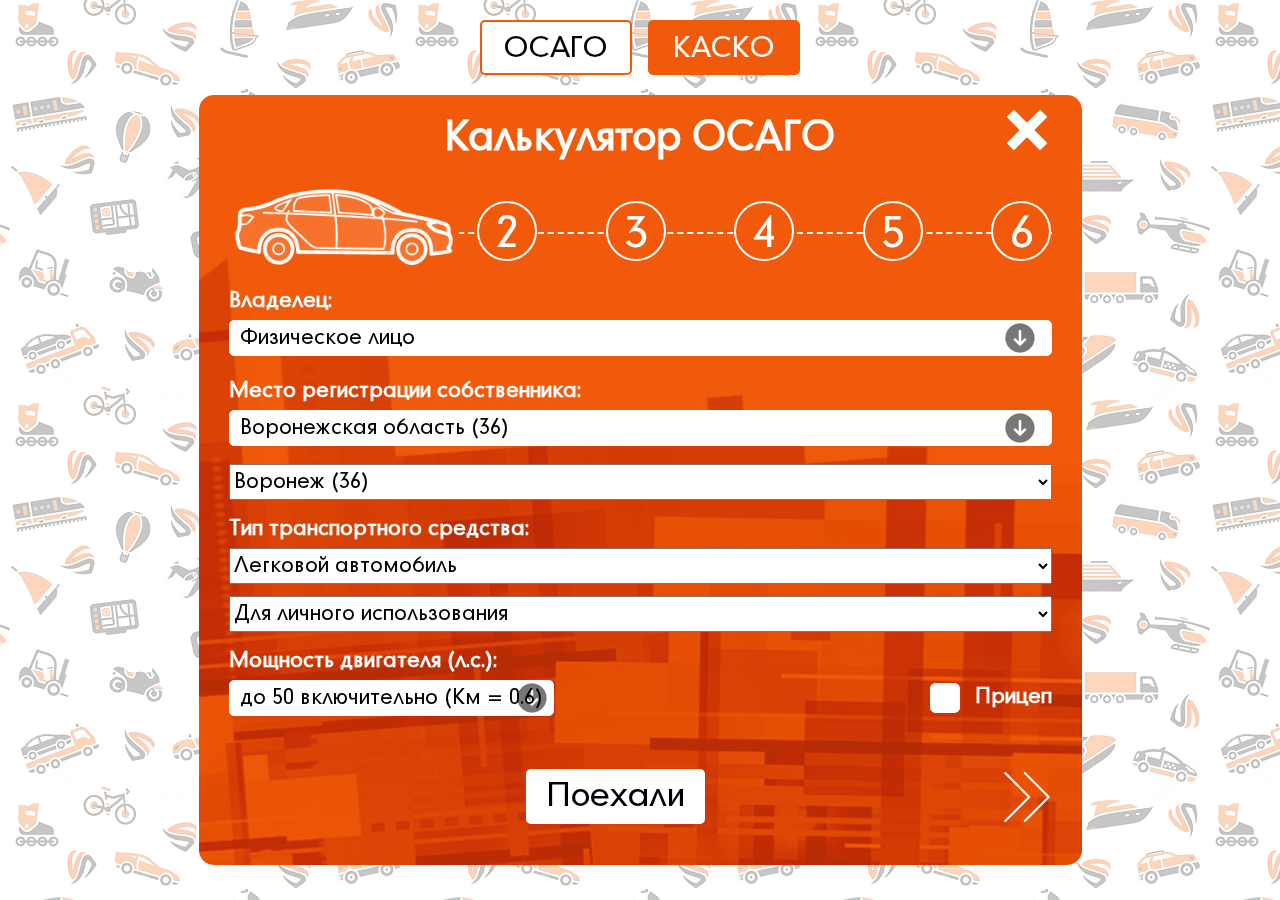
==== commit 7e441f5e: "select.js" ====
--- a/index.html
+++ b/index.html
@@ -7,7 +7,10 @@
 		<title>Расчет стоимости ОСАГО</title>
 		<link rel="stylesheet" href="/css/osago_calc.css">
 		<link rel="stylesheet" href="/css/fonts.css">
+		<link rel="stylesheet" href="/css/style.css">
+		<!--<link rel="stylesheet" href="/css/generic.css">-->
 		<script src="/js/jquery-3.2.1.js"></script>
+		<script src="/js/select.js"></script>
 </head>
 <body>
 	<div class="calc_popup_bg">
@@ -25,113 +28,116 @@
 					<div id="nav_position_3" class="osago_nav_vision_item">3</div>
 					<div id="nav_position_4" class="osago_nav_vision_item">4</div>
 					<div id="nav_position_5" class="osago_nav_vision_item">5</div>
+					<div id="nav_position_6" class="osago_nav_vision_item">6</div>
 					<div class="osago_nav_vision_slider"></div>
 				</nav>
 				<div class="nav_vision_line"></div>
 				<div class="calc_content">
 					<div class="calc_sliders_container">
 						<div class="content_slide">
-							<div class="input_container">
+							<p class="input_container">
 								<label for="owner">Владелец:</label>
-								<select name="owner" id="owner">
+								<select class="turnintodropdown" name="owner" id="owner">
 									<option value="1">Физическое лицо</option>
 									<option value="2">Юридическое лицо</option>
 								</select>
-							</div>
-							<div class="input_container">
-								<label for="mesto_register">Место регистрации собственника:</label>
-								<select name="mesto_register" id="mesto_register">
-									<option value="36" data-val1="_" data-val2="_">Воронежская область (36)</option> 
-									<option value="50" data-val1="1.7" data-val2="1">Московская область (50)</option> 
-									<option value="77" data-val1="2" data-val2="1.2">Москва (77, 99, 177, 199)</option>
-									<option value="78" data-val1="1.8" data-val2="1">Санкт-Петербург (78, 178)</option>
-									<option value="47" data-val1="1.6" data-val2="1">Ленинградская область (47)</option>
-									<option value="1" data-val1="1.1" data-val2="0.8">Республика Адыгея (1)</option> 
-									<option value="2" data-val1="_" data-val2="_">Республика Башкирия (2)</option> 
-									<option value="3" data-val1="_" data-val2="_">Республика Бурятия (3)</option> 
-									<option value="4" data-val1="_" data-val2="_">Республика Алтай (4)</option> 
-									<option value="5" data-val1="_" data-val2="_">Республика Дагестан (5)</option> 
-									<option value="6" data-val1="_" data-val2="_">Республика Ингушетия (6)</option> 
-									<option value="7" data-val1="_" data-val2="_">Кабардино-Балкарская Республика (7)</option> 
-									<option value="8" data-val1="_" data-val2="_">Республика Калмыкия (8)</option> 
-									<option value="9" data-val1="1" data-val2="0.8">Карачаево-черкесская Республика (9)</option> 
-									<option value="10" data-val1="_" data-val2="_">Республика Карелия (10)</option> 
-									<option value="11" data-val1="_" data-val2="_">Республика КОМИ (11)</option> 
-									<option value="12" data-val1="_" data-val2="_">Марийская Республика  (12)</option> 
-									<option value="13" data-val1="_" data-val2="_">Республика Мордовия (13)</option> 
-									<option value="14" data-val1="_" data-val2="_">Республика Якутия (14)</option> 
-									<option value="15" data-val1="_" data-val2="_">Республика Северная Осетия-Алания (15)</option> 
-									<option value="16" data-val1="_" data-val2="_">Республика Татария (16)</option> 
-									<option value="17" data-val1="_" data-val2="_">Республика Тува (17)</option> 
-									<option value="18" data-val1="_" data-val2="_">Республика Удмуртия (18)</option> 
-									<option value="19" data-val1="_" data-val2="_">Республика Хакасия (19)</option> 
-									<option value="20" data-val1="0.7" data-val2="0.5">Чеченская Республика (20)</option> 
-									<option value="21" data-val1="_" data-val2="_">Чувашская Республика (21)</option> 
-									<option value="22" data-val1="_" data-val2="_">Алтайский край (22)</option> 
-									<option value="23" data-val1="_" data-val2="_">Краснодарский край (23)</option> 
-									<option value="24" data-val1="_" data-val2="_">Красноярский край (24)</option> 
-									<option value="25" data-val1="_" data-val2="_">Приморский край (25)</option> 
-									<option value="26" data-val1="_" data-val2="_">Ставропольский край (26)</option> 
-									<option value="27" data-val1="_" data-val2="_">Хабаровский край (27)</option> 
-									<option value="28" data-val1="_" data-val2="_">Амурская область (28)</option> 
-									<option value="29" data-val1="_" data-val2="_">Архангельская область (29)</option> 
-									<option value="30" data-val1="_" data-val2="_">Астраханская область (30)</option> 
-									<option value="31" data-val1="_" data-val2="_">Белгородская область (31)</option> 
-									<option value="32" data-val1="_" data-val2="_">Брянская область (32)</option> 
-									<option value="33" data-val1="_" data-val2="_">Владимирская область (33)</option> 
-									<option value="34" data-val1="_" data-val2="_">Волгоградская область (34)</option> 
-									<option value="35" data-val1="_" data-val2="_">Вологодская область (35)</option> 
-									<option value="37" data-val1="_" data-val2="_">Ивановская область (37)</option> 
-									<option value="38" data-val1="_" data-val2="_">Иркутская область (38)</option> 
-									<option value="39" data-val1="_" data-val2="_">Калининградская область (39)</option> 
-									<option value="40" data-val1="_" data-val2="_">Калужская область (40)</option> 
-									<option value="41" data-val1="_" data-val2="_">Камчатская область (41)</option> 
-									<option value="42" data-val1="_" data-val2="_">Кемеровская область (42)</option> 
-									<option value="43" data-val1="_" data-val2="_">Кировская область (43)</option> 
-									<option value="44" data-val1="_" data-val2="_">Костромская область (44)</option> 
-									<option value="45" data-val1="_" data-val2="_">Курганская область (45)</option> 
-									<option value="46" data-val1="_" data-val2="_">Курская область (46)</option> 
-									<option value="48" data-val1="_" data-val2="_">Липецкая область (48)</option> 
-									<option value="49" data-val1="_" data-val2="_">Магаданская область (49)</option> 
-									<option value="51" data-val1="_" data-val2="_">Мурманская область (51)</option> 
-									<option value="52" data-val1="_" data-val2="_">Нижегородская область (52)</option> 
-									<option value="53" data-val1="_" data-val2="_">Новгородская область (53)</option> 
-									<option value="54" data-val1="_" data-val2="_">Новосибирская область (54)</option> 
-									<option value="55" data-val1="_" data-val2="_">Омская область (55)</option> 
-									<option value="56" data-val1="_" data-val2="_">Оренбургская область (56)</option> 
-									<option value="57" data-val1="_" data-val2="_">Орловская область (57)</option> 
-									<option value="58" data-val1="_" data-val2="_">Пензенская область (58)</option> 
-									<option value="59" data-val1="_" data-val2="_">Пермская область (59)</option> 
-									<option value="60" data-val1="_" data-val2="_">Псковская область (60)</option> 
-									<option value="61" data-val1="_" data-val2="_">Ростовская область (61)</option> 
-									<option value="62" data-val1="_" data-val2="_">Рязанская область (62)</option> 
-									<option value="63" data-val1="_" data-val2="_">Самарская область (63)</option> 
-									<option value="64" data-val1="_" data-val2="_">Саратовская область (64)</option> 
-									<option value="65" data-val1="_" data-val2="_">Сахалинская область (65)</option> 
-									<option value="66" data-val1="_" data-val2="_">Свердловская область (66)</option> 
-									<option value="67" data-val1="_" data-val2="_">Смоленская область (67)</option> 
-									<option value="68" data-val1="_" data-val2="_">Тамбовская область (68)</option> 
-									<option value="69" data-val1="_" data-val2="_">Тверская область (69)</option> 
-									<option value="70" data-val1="_" data-val2="_">Томская область (70)</option> 
-									<option value="71" data-val1="_" data-val2="_">Тульская область (71)</option> 
-									<option value="72" data-val1="_" data-val2="_">Тюменская область (72)</option> 
-									<option value="73" data-val1="_" data-val2="_">Ульяновская область (73)</option> 
-									<option value="74" data-val1="_" data-val2="_">Челябинская область (74)</option> 
-									<option value="75" data-val1="_" data-val2="_">Читинская область (75)</option> 
-									<option value="76" data-val1="_" data-val2="_">Ярославская область (76)</option> 
-									<option value="79" data-val1="_" data-val2="_">Еврейская автономная область (79)</option> 
-									<option value="80" data-val1="0.55" data-val2="0.5">Агинский Бурятский автономный (80)</option> 
-									<option value="81" data-val1="0.85" data-val2="0.5">Коми-Пермяцкий автономный округ (81)</option> 
-									<option value="82" data-val1="0.55" data-val2="0.5">Корякский автономный округ (82)</option> 
-									<option value="83" data-val1="0.8" data-val2="0.5">Ненецкий автономный округ (83)</option> 
-									<option value="84" data-val1="0.55" data-val2="0.5">Таймырский автономный округ (84)</option> 
-									<option value="85" data-val1="1" data-val2="0.8">Усть-Ордынский автономный округ (85)</option> 
-									<option value="86" data-val1="_" data-val2="_">Ханты-Мансийский автономный округ (86)</option> 
-									<option value="87" data-val1="0.7" data-val2="0.5">Чукотский автономный округ (87)</option> 
-									<option value="88" data-val1="_" data-val2="_">Эвенский автономный округ (88)</option> 
-									<option value="89" data-val1="_" data-val2="_">Ямало-Ненецкий автономный округ  (89)</option> 
-									<option value="-" data-val1="_" data-val2="_">Иностранный гражданин  (-)</option> 
-								</select>
+							</p>
+							<div class="input_container">
+								<p>
+									<label for="mesto_register">Место регистрации собственника:</label>
+									<select class="turnintodropdown" name="mesto_register" id="mesto_register">
+										<option value="36" data-val1="_" data-val2="_">Воронежская область (36)</option> 
+										<option value="50" data-val1="1.7" data-val2="1">Московская область (50)</option> 
+										<option value="77" data-val1="2" data-val2="1.2">Москва (77, 99, 177, 199)</option>
+										<option value="78" data-val1="1.8" data-val2="1">Санкт-Петербург (78, 178)</option>
+										<option value="47" data-val1="1.6" data-val2="1">Ленинградская область (47)</option>
+										<option value="1" data-val1="1.1" data-val2="0.8">Республика Адыгея (1)</option> 
+										<option value="2" data-val1="_" data-val2="_">Республика Башкирия (2)</option> 
+										<option value="3" data-val1="_" data-val2="_">Республика Бурятия (3)</option> 
+										<option value="4" data-val1="_" data-val2="_">Республика Алтай (4)</option> 
+										<option value="5" data-val1="_" data-val2="_">Республика Дагестан (5)</option> 
+										<option value="6" data-val1="_" data-val2="_">Республика Ингушетия (6)</option> 
+										<option value="7" data-val1="_" data-val2="_">Кабардино-Балкарская Республика (7)</option> 
+										<option value="8" data-val1="_" data-val2="_">Республика Калмыкия (8)</option> 
+										<option value="9" data-val1="1" data-val2="0.8">Карачаево-черкесская Республика (9)</option> 
+										<option value="10" data-val1="_" data-val2="_">Республика Карелия (10)</option> 
+										<option value="11" data-val1="_" data-val2="_">Республика КОМИ (11)</option> 
+										<option value="12" data-val1="_" data-val2="_">Марийская Республика  (12)</option> 
+										<option value="13" data-val1="_" data-val2="_">Республика Мордовия (13)</option> 
+										<option value="14" data-val1="_" data-val2="_">Республика Якутия (14)</option> 
+										<option value="15" data-val1="_" data-val2="_">Республика Северная Осетия-Алания (15)</option> 
+										<option value="16" data-val1="_" data-val2="_">Республика Татария (16)</option> 
+										<option value="17" data-val1="_" data-val2="_">Республика Тува (17)</option> 
+										<option value="18" data-val1="_" data-val2="_">Республика Удмуртия (18)</option> 
+										<option value="19" data-val1="_" data-val2="_">Республика Хакасия (19)</option> 
+										<option value="20" data-val1="0.7" data-val2="0.5">Чеченская Республика (20)</option> 
+										<option value="21" data-val1="_" data-val2="_">Чувашская Республика (21)</option> 
+										<option value="22" data-val1="_" data-val2="_">Алтайский край (22)</option> 
+										<option value="23" data-val1="_" data-val2="_">Краснодарский край (23)</option> 
+										<option value="24" data-val1="_" data-val2="_">Красноярский край (24)</option> 
+										<option value="25" data-val1="_" data-val2="_">Приморский край (25)</option> 
+										<option value="26" data-val1="_" data-val2="_">Ставропольский край (26)</option> 
+										<option value="27" data-val1="_" data-val2="_">Хабаровский край (27)</option> 
+										<option value="28" data-val1="_" data-val2="_">Амурская область (28)</option> 
+										<option value="29" data-val1="_" data-val2="_">Архангельская область (29)</option> 
+										<option value="30" data-val1="_" data-val2="_">Астраханская область (30)</option> 
+										<option value="31" data-val1="_" data-val2="_">Белгородская область (31)</option> 
+										<option value="32" data-val1="_" data-val2="_">Брянская область (32)</option> 
+										<option value="33" data-val1="_" data-val2="_">Владимирская область (33)</option> 
+										<option value="34" data-val1="_" data-val2="_">Волгоградская область (34)</option> 
+										<option value="35" data-val1="_" data-val2="_">Вологодская область (35)</option> 
+										<option value="37" data-val1="_" data-val2="_">Ивановская область (37)</option> 
+										<option value="38" data-val1="_" data-val2="_">Иркутская область (38)</option> 
+										<option value="39" data-val1="_" data-val2="_">Калининградская область (39)</option> 
+										<option value="40" data-val1="_" data-val2="_">Калужская область (40)</option> 
+										<option value="41" data-val1="_" data-val2="_">Камчатская область (41)</option> 
+										<option value="42" data-val1="_" data-val2="_">Кемеровская область (42)</option> 
+										<option value="43" data-val1="_" data-val2="_">Кировская область (43)</option> 
+										<option value="44" data-val1="_" data-val2="_">Костромская область (44)</option> 
+										<option value="45" data-val1="_" data-val2="_">Курганская область (45)</option> 
+										<option value="46" data-val1="_" data-val2="_">Курская область (46)</option> 
+										<option value="48" data-val1="_" data-val2="_">Липецкая область (48)</option> 
+										<option value="49" data-val1="_" data-val2="_">Магаданская область (49)</option> 
+										<option value="51" data-val1="_" data-val2="_">Мурманская область (51)</option> 
+										<option value="52" data-val1="_" data-val2="_">Нижегородская область (52)</option> 
+										<option value="53" data-val1="_" data-val2="_">Новгородская область (53)</option> 
+										<option value="54" data-val1="_" data-val2="_">Новосибирская область (54)</option> 
+										<option value="55" data-val1="_" data-val2="_">Омская область (55)</option> 
+										<option value="56" data-val1="_" data-val2="_">Оренбургская область (56)</option> 
+										<option value="57" data-val1="_" data-val2="_">Орловская область (57)</option> 
+										<option value="58" data-val1="_" data-val2="_">Пензенская область (58)</option> 
+										<option value="59" data-val1="_" data-val2="_">Пермская область (59)</option> 
+										<option value="60" data-val1="_" data-val2="_">Псковская область (60)</option> 
+										<option value="61" data-val1="_" data-val2="_">Ростовская область (61)</option> 
+										<option value="62" data-val1="_" data-val2="_">Рязанская область (62)</option> 
+										<option value="63" data-val1="_" data-val2="_">Самарская область (63)</option> 
+										<option value="64" data-val1="_" data-val2="_">Саратовская область (64)</option> 
+										<option value="65" data-val1="_" data-val2="_">Сахалинская область (65)</option> 
+										<option value="66" data-val1="_" data-val2="_">Свердловская область (66)</option> 
+										<option value="67" data-val1="_" data-val2="_">Смоленская область (67)</option> 
+										<option value="68" data-val1="_" data-val2="_">Тамбовская область (68)</option> 
+										<option value="69" data-val1="_" data-val2="_">Тверская область (69)</option> 
+										<option value="70" data-val1="_" data-val2="_">Томская область (70)</option> 
+										<option value="71" data-val1="_" data-val2="_">Тульская область (71)</option> 
+										<option value="72" data-val1="_" data-val2="_">Тюменская область (72)</option> 
+										<option value="73" data-val1="_" data-val2="_">Ульяновская область (73)</option> 
+										<option value="74" data-val1="_" data-val2="_">Челябинская область (74)</option> 
+										<option value="75" data-val1="_" data-val2="_">Читинская область (75)</option> 
+										<option value="76" data-val1="_" data-val2="_">Ярославская область (76)</option> 
+										<option value="79" data-val1="_" data-val2="_">Еврейская автономная область (79)</option> 
+										<option value="80" data-val1="0.55" data-val2="0.5">Агинский Бурятский автономный (80)</option> 
+										<option value="81" data-val1="0.85" data-val2="0.5">Коми-Пермяцкий автономный округ (81)</option> 
+										<option value="82" data-val1="0.55" data-val2="0.5">Корякский автономный округ (82)</option> 
+										<option value="83" data-val1="0.8" data-val2="0.5">Ненецкий автономный округ (83)</option> 
+										<option value="84" data-val1="0.55" data-val2="0.5">Таймырский автономный округ (84)</option> 
+										<option value="85" data-val1="1" data-val2="0.8">Усть-Ордынский автономный округ (85)</option> 
+										<option value="86" data-val1="_" data-val2="_">Ханты-Мансийский автономный округ (86)</option> 
+										<option value="87" data-val1="0.7" data-val2="0.5">Чукотский автономный округ (87)</option> 
+										<option value="88" data-val1="_" data-val2="_">Эвенский автономный округ (88)</option> 
+										<option value="89" data-val1="_" data-val2="_">Ямало-Ненецкий автономный округ  (89)</option> 
+										<option value="-" data-val1="_" data-val2="_">Иностранный гражданин  (-)</option> 
+									</select>
+								</p>
 							</div>
 							<div class="input_container">
 								<label for="more_mesto_register"></label>
@@ -588,15 +594,17 @@
 							</div>
 							<div class="select_check_container">
 								<div class="input_container">
-									<label for="osago_power">Мощность двигателя (л.с.):</label>
-									<select name="osago_power" id="osago_power">
-										<option value="0" data-value="0.6">до 50 включительно (Км = 0.6)</option> 
-										<option value="1" data-value="1">свыше 50 до 70 включительно (Км = 1) </option> 
-										<option value="2" data-value="1.1">свыше 70 до 100 включительно (Км = 1.1) </option> 
-										<option value="3" data-value="1.2">свыше 100 до 120 включительно (Км = 1.2) </option> 
-										<option value="4" data-value="1.4">свыше 120 до 150 включительно (Км = 1.4) </option> 
-										<option value="5" data-value="1.6">свыше 150 (1.6) </option> 
-									</select>
+									<p>
+										<label for="osago_power">Мощность двигателя (л.с.):</label>
+										<select class="turnintodropdown" name="osago_power" id="osago_power">
+											<option value="0" data-value="0.6">до 50 включительно (Км = 0.6)</option> 
+											<option value="1" data-value="1">свыше 50 до 70 включительно (Км = 1) </option> 
+											<option value="2" data-value="1.1">свыше 70 до 100 включительно (Км = 1.1) </option> 
+											<option value="3" data-value="1.2">свыше 100 до 120 включительно (Км = 1.2) </option> 
+											<option value="4" data-value="1.4">свыше 120 до 150 включительно (Км = 1.4) </option> 
+											<option value="5" data-value="1.6">свыше 150 (1.6) </option> 
+										</select>
+									</p>
 								</div>
 								<div class="check_container">
 									<div class="checkboxes">
@@ -628,7 +636,7 @@
 							<div class="radio_container">
 								<label for="osago_dopusk">Лица, допущенные к управлению:</label>
 								<div class="radioblock">
-									<div class="radio">С ограничениями</div>
+									<div class="radio active">С ограничениями</div>
 									<div class="radio">Без ограничений</div>
 									<input type="hidden" name="osago_dopusk" id="osago_dopusk"/>
 								</div>
@@ -670,19 +678,17 @@
 								<label for="">Ваше имя (полностью):</label>
 								<input type="text" placeholder="Ф.И.О.">
 							</div>
-							<div class="double_input">
-								<div class="input_container">
-									<label for="">Ваш телефон:</label>
-									<input type="text" placeholder="+7(123)456-78-90">
-								</div>
-								<div class="input_container">
-									<label for="">Ваш e-mail адрес:</label>
-									<input type="email" placeholder="mail@mail.ru">
-								</div>
+							<div class="input_container">
+								<label for="">Ваш телефон:</label>
+								<input type="text" placeholder="+7(123)456-78-90">
+							</div>
+							<div class="input_container">
+								<label for="">Ваш e-mail адрес:</label>
+								<input type="email" placeholder="mail@mail.ru">
 							</div>
 							<h2>
 								Необходимо загрузить документы для оформления<br>
-									полиса ОСАГО
+								полиса ОСАГО
 							</h2>
 							<div class="upload_container">
 								<div class="upload_title">
@@ -732,7 +738,37 @@
 								</div>
 							</div>
 						</div>
-						<div class="content_slide">Практический опыт показывает, что рамки и место обучения кадров...</div>
+						<div class="content_slide">Пропущенный слайд</div>
+						<div class="content_slide">
+							<p class="result">
+								Стоимость  полиса ОСАГО 
+								+ (1000 рублей за услуги) 
+								по предварительному расчёту составит: <span>3471</span> рублей
+							</p>
+							<p class="result">
+								Стоимость  полиса ОСАГО с оформлением диагностической карты + (1000 рублей за услуги) 
+								по предварительному расчёту составит: <span>4171</span> рублей
+							</p>
+							<p class="result">
+								ВНИМАНИЕ! Итоговая стоимость полиса может незначительно отличаться от расчитанной стоимости  на сайте т.к. тарифы в разных страховых компаниях отличаются!
+							</p>
+							<div class="input_container">
+								<label for="">Выберете способ получения полиса:</label>
+								<select name="" id="">
+									<option value="1">На электронную почту</option> 
+									<option value="2">Самовывоз</option> 
+								</select>
+							</div>
+							<div class="check_container">
+								<div class="checkboxes">
+									<div class="check">
+											Оформляя заявку на покупку страхового полиса, 
+											Вы даёте согласие на обработку Ваших персональных.
+										<input type="checkbox" value="0" id="" />
+									</div>
+								</div>
+							</div>
+						</div>
 					</div>
 				</div>
 				<nav id="osago_step_1_nav" class="osago_bottom_nav">
@@ -748,16 +784,21 @@
 				<nav id="osago_step_3_nav" class="osago_bottom_nav">
 					<button type="button" id="step3_back" class="calc_left_arrow"></button>
 					<button type="button" id="step3_go1" class="calc_center_button">Далее</button>
-					<button type="button" id="step3_go1" class="calc_right_arrow"></button>
+					<button type="button" id="step3_go2" class="calc_right_arrow"></button>
 				</nav>
 				<nav id="osago_step_4_nav" class="osago_bottom_nav">
 					<button type="button" id="step4_back" class="calc_left_arrow"></button>
 					<button type="button" id="step4_go1" class="calc_center_button">Далее</button>
-					<button type="button" id="step4_go1" class="calc_right_arrow"></button>
+					<button type="button" id="step4_go2" class="calc_right_arrow"></button>
 				</nav>
 				<nav id="osago_step_5_nav" class="osago_bottom_nav">
-					<button type="button" id="step5_back" class="calc_left_arrow"></button>
-					<button id="step5_go1" type="submit" class="calc_center_button">Отправить заявку</button>
+						<button type="button" id="step5_back" class="calc_left_arrow"></button>
+						<button type="button" id="step5_go1" class="calc_center_button">Далее</button>
+						<button type="button" id="step5_go2" class="calc_right_arrow"></button>
+				</nav>
+				<nav id="osago_step_6_nav" class="osago_bottom_nav">
+					<button type="button" id="step6_back" class="calc_left_arrow"></button>
+					<button id="step6_go1" type="submit" class="calc_center_button">Отправить заявку</button>
 					<div></div>
 				</nav>
 			</form>
--- a/css/osago_calc.css
+++ b/css/osago_calc.css
@@ -7,6 +7,12 @@
   background-image: url("/images/fon3.png");
   background-repeat: repeat-x repeat-y;
   overflow: scroll;
+}
+
+.calc_popup_bg button,
+.calc_popup_bg input,
+.calc_popup_bg select {
+  outline: none;
 }
 
 .calc_popup_bg nav.calc_nav {
@@ -95,7 +101,6 @@
 }
 
 .calc_popup_bg .calc_container form.osago_calc .calc_close_button:hover {
-  background-image: url("/images/close_bl.svg");
   transform: rotate(180deg);
 }
 
@@ -128,8 +133,8 @@
 }
 
 .calc_popup_bg .calc_container form.osago_calc .osago_nav_vision .osago_nav_vision_item.active {
-  margin-left: 45px;
-  margin-right: 45px;
+  margin-left: 60px;
+  margin-right: 60px;
   transition: 1s;
 }
 
@@ -139,21 +144,26 @@
 }
 
 .calc_popup_bg .calc_container form.osago_calc .osago_nav_vision #nav_position_2.active ~ .osago_nav_vision_slider {
-  left: calc(20% - 30px);
+  left: calc(16.66% - 30px);
   right: auto;
 }
 
 .calc_popup_bg .calc_container form.osago_calc .osago_nav_vision #nav_position_3.active ~ .osago_nav_vision_slider {
-  left: calc(40% - 30px);
+  left: calc(33.33% - 30px);
   right: auto;
 }
 
 .calc_popup_bg .calc_container form.osago_calc .osago_nav_vision #nav_position_4.active ~ .osago_nav_vision_slider {
-  left: calc(60% - 30px);
+  left: calc(50% - 30px);
   right: auto;
 }
 
 .calc_popup_bg .calc_container form.osago_calc .osago_nav_vision #nav_position_5.active ~ .osago_nav_vision_slider {
+  left: calc(66.66% - 30px);
+  right: auto;
+}
+
+.calc_popup_bg .calc_container form.osago_calc .osago_nav_vision #nav_position_6.active ~ .osago_nav_vision_slider {
   left: calc(100% - 230px);
   right: auto;
 }
@@ -186,7 +196,7 @@
 .calc_popup_bg .calc_container form.osago_calc .calc_content {
   position: relative;
   width: 823px;
-  height: 450px;
+  min-height: 450px;
   padding: 0;
   overflow: hidden;
   margin: 20px 0 35px 0;
@@ -200,7 +210,7 @@
   display: flex;
   flex-direction: row;
   justify-content: space-between;
-  width: calc(843px * 5);
+  width: calc(844px * 6);
   transition: 1s;
 }
 
@@ -217,6 +227,8 @@
   text-align: center;
   font-size: 28px;
   line-height: 32px;
+  padding: 0;
+  margin: 12px 0;
 }
 
 .calc_popup_bg .calc_container form.osago_calc .calc_content .calc_sliders_container .content_slide p {
@@ -236,6 +248,23 @@
   font-weight: 700;
 }
 
+.calc_popup_bg .calc_container form.osago_calc .calc_content .calc_sliders_container .content_slide p.result {
+  color: #fff;
+  font-family: "Geometric 706";
+  font-style: normal;
+  font-weight: 400;
+  text-align: left;
+  font-size: 22px;
+  line-height: 30px;
+  margin: 0;
+  margin-bottom: 18px;
+}
+
+.calc_popup_bg .calc_container form.osago_calc .calc_content .calc_sliders_container .content_slide p.result span {
+  font-size: 32px;
+  font-weight: 700;
+}
+
 .calc_popup_bg .calc_container form.osago_calc .calc_content .calc_sliders_container .content_slide .input_container {
   display: flex;
   flex-direction: column;
@@ -252,20 +281,27 @@
 }
 
 .calc_popup_bg .calc_container form.osago_calc .calc_content .calc_sliders_container .content_slide .input_container select {
-  height: 36px;
-  font-size: 20px;
-  line-height: 36px;
+  height: 36px !important;
+  font-size: 20px  !important;
+  line-height: 36px  !important;
   margin-bottom: 12px;
-}
-
-.calc_popup_bg .calc_container form.osago_calc .calc_content .calc_sliders_container .content_slide .input_container input[type="text"] {
+  font-family: "Geometric 706";
+  font-style: normal;
+}
+
+.calc_popup_bg .calc_container form.osago_calc .calc_content .calc_sliders_container .content_slide .input_container input[type="text"],
+.calc_popup_bg .calc_container form.osago_calc .calc_content .calc_sliders_container .content_slide .input_container input[type="email"] {
+  box-sizing: border-box;
+  display: block;
+  font-family: "Geometric 706";
+  font-style: normal;
   height: 36px;
   font-size: 20px;
   line-height: 36px;
   margin-bottom: 12px;
   border-radius: 5px;
   border: none;
-  padding: 0 20px;
+  padding: 0px 20px;
 }
 
 .calc_popup_bg .calc_container form.osago_calc .calc_content .calc_sliders_container .content_slide .double_input {
@@ -291,6 +327,8 @@
 }
 
 .calc_popup_bg .calc_container form.osago_calc .calc_content .calc_sliders_container .content_slide .double_input .input_container input {
+  font-family: "Geometric 706";
+  font-style: normal;
   height: 36px;
   font-size: 20px;
   line-height: 36px;
@@ -397,7 +435,7 @@
   align-items: center;
   box-sizing: border-box;
   padding: 10px 20px;
-  border: 1px solid #fff;
+  border: 2px solid #fff;
   border-radius: 10px;
 }
 
@@ -448,9 +486,11 @@
 }
 
 .calc_popup_bg .calc_container form.osago_calc .calc_content .calc_sliders_container .content_slide .select_check_container .input_container select {
+  font-family: "Geometric 706";
+  font-style: normal;
   height: 36px;
   font-size: 20px;
-  line-height: 36px;
+  line-height: 36px !important;
 }
 
 .calc_popup_bg .calc_container form.osago_calc .calc_content .calc_sliders_container .content_slide .select_check_container .check_container .checkboxes {
@@ -527,10 +567,6 @@
   transition: 0.3s;
 }
 
-.calc_popup_bg .calc_container form.osago_calc .osago_bottom_nav .calc_left_arrow:hover {
-  background-image: url("/images/left_arrow_bl.svg");
-}
-
 .calc_popup_bg .calc_container form.osago_calc .osago_bottom_nav .calc_right_arrow {
   height: 55px;
   width: 50px;
@@ -544,10 +580,6 @@
   transition: 0.3s;
 }
 
-.calc_popup_bg .calc_container form.osago_calc .osago_bottom_nav .calc_right_arrow:hover {
-  background-image: url("/images/right_arrow_bl.svg");
-}
-
 .calc_popup_bg .calc_container form.osago_calc #osago_step_2_nav {
   display: none;
 }
@@ -564,6 +596,10 @@
   display: none;
 }
 
+.calc_popup_bg .calc_container form.osago_calc #osago_step_6_nav {
+  display: none;
+}
+
 .calc_popup_bg .calc_container form.kasko_calc {
   display: none;
 }
--- a/css/style.css
+++ b/css/style.css
@@ -0,0 +1,118 @@
+.dropcontainer {
+	position:relative;
+	font-size: 20px;
+	color: #000;
+	text-decoration: none;
+	font-family: "Geometric 706";
+	font-style: normal;
+	} 
+
+.trigger {
+	color: #000;
+	padding: 0px 10px;
+	font-size: 20px;
+	width: 100%;
+	height: 36px;
+	text-decoration: none;
+	line-height: 36px;
+	font-family: "Geometric 706";
+	font-style: normal;
+	background: #fff url(../images/select-arrow-open.png) 98% center no-repeat;
+	display: block;
+	border: 1px solid #fff;
+	border-radius: 5px;
+	-webkit-box-sizing: border-box;
+	-moz-box-sizing: border-box;
+	box-sizing: border-box;
+	-webkit-transition: all 0.5s ease;
+	-moz-transition: all 0.5s ease;
+	-o-transition: all 0.5s ease; 
+	transition: all 0.5s ease;
+	}
+
+.trigger:hover {
+	color: #000;
+	background: #f5f5f5 url(../images/select-arrow-open.png) 98% center no-repeat;
+	}
+
+.activetrigger {
+	color: #000;
+	padding: 0 10px;
+	font-size: 20px;
+	width: 100%;
+	height: 36px;
+	line-height: 36px;
+	text-decoration: none;
+	background: #fff url(../images/select-arrow-close.png) 98% center no-repeat;
+	display: block;
+	border: 1px solid #fff;
+	border-top-left-radius: 5px;
+	border-top-right-radius: 5px;
+	-webkit-box-sizing: border-box;
+	-moz-box-sizing: border-box;
+	box-sizing: border-box;
+	}
+
+.activetrigger:hover {
+	background: #fff url(../images/select-arrow-close.png) 98% center no-repeat;
+	color: #000;
+	}
+
+.activetrigger:active {
+	background: #fff url(../images/select-arrow-close.png) 98% center no-repeat;
+	color: #000;
+	}
+
+.dropcontainer ul {
+	position: absolute;
+	font-size: 20px;
+	border: 1px solid #ccc;
+	border-bottom-left-radius: 5px;
+	border-bottom-right-radius: 5px;
+	border-top: none;
+	background: #ccc;
+	list-style-type: none;
+	text-decoration: none;
+	padding: 10px;
+	margin: 0;
+	width: 100%;
+	z-index: 100;
+	max-height: 200px;
+	overflow: scroll;
+	-webkit-box-sizing: border-box;
+	-moz-box-sizing: border-box;
+	box-sizing: border-box;
+	}
+
+.dropcontainer ul li {
+	padding: 5px;
+	text-decoration: none;
+	-webkit-transition: all 0.5s ease; 
+	-moz-transition: all 0.5s ease; 
+	-o-transition: all 0.5s ease; 
+	transition: all 0.5s ease;
+	}
+
+.dropcontainer ul li:hover {
+	background: #ccc;
+	color: #F15A0B;
+	text-decoration: none;
+	outline: none;
+	}
+
+.dropcontainer ul li:first-child {
+	display: none;
+	}
+
+.dropcontainer ul li:last-child {
+	border-bottom: none;
+	}
+
+.dropdownhidden {
+	display: none;
+	}
+
+.dropdownvisible {
+	height: auto;
+	}
+
--- a/css/generic.css
+++ b/css/generic.css
@@ -0,0 +1,48 @@
+/* Импорт */
+
+@import url(http://fonts.googleapis.com/css?family=Roboto+Condensed:400,300);
+
+/* Сетка */
+
+.container {padding: 0;}
+.row {width: 100%;max-width: 1140px;min-width: 720px;margin: 0 auto;position: relative;overflow: hidden;}
+.sixcol {margin-right: 3.09090%;float: left;min-height: 1px;}
+.row .sixcol {width: 48.45455%;}
+.row .twelvecol {width: 100%;float: left;}
+.last {margin-right: 0px;}
+
+/* Основные стили */
+
+body {margin: 0;padding: 0;background: #fff;font-family: sans-serif;color: #777;letter-spacing: 0px;font-size: 1.0em;}
+section.top {margin-top: 60px;}
+section.demo {background: #f5f5f5;padding-bottom: 20px;border-top: 1px solid #ccc;border-bottom: 1px solid #ccc;}
+.content {padding: 0 20px;}
+
+/* Стили для текста */
+
+a {color: #fb9e25; text-decoration: none;}
+a:hover {color: #fb9e25;}
+p {margin-bottom: 1.5em;font-weight: 300;}
+h1 {font-weight: 300;font-size: 1.6em;border-bottom: 1px dashed #ccc;display: inline-block;margin: 30px 0;}
+.label {color: #777;text-transform: uppercase;margin-left: 10px;font-size: 0.8em;margin-bottom: 5px;display: block;}
+
+/* Навигация */
+
+nav ul {padding: 0 20px;}
+nav li {list-style: none;float: left; margin-right: 20px;padding: 10px;font-weight: 300;}
+nav li.current {background: #f5f5f5; border: 1px solid #ccc; border-bottom: none;}
+nav li.current a {color: #777; cursor: default;}
+
+/* Для мобильных устройств */
+
+@media handheld, only screen and (max-width: 780px) {
+body {font-size: 16px;-webkit-text-size-adjust: none;}
+.row, body, .container {width: 100%;min-width: 0;margin-left: 0px;margin-right: 0px;padding-left: 0px;padding-right: 0px;}
+.row .sixcol, .row .twelvecol {width: auto;float: none;margin-left: 0px;margin-right: 0px;}
+}
+
+/* Для ширины экрана 720px и меньше */
+
+@media (max-width: 720px) {
+.trigger, .activetrigger, .dropcontainer ul, .trigger_demo2, .activetrigger_demo2, .dropcontainer_demo2 ul {width: 100% !important;}
+}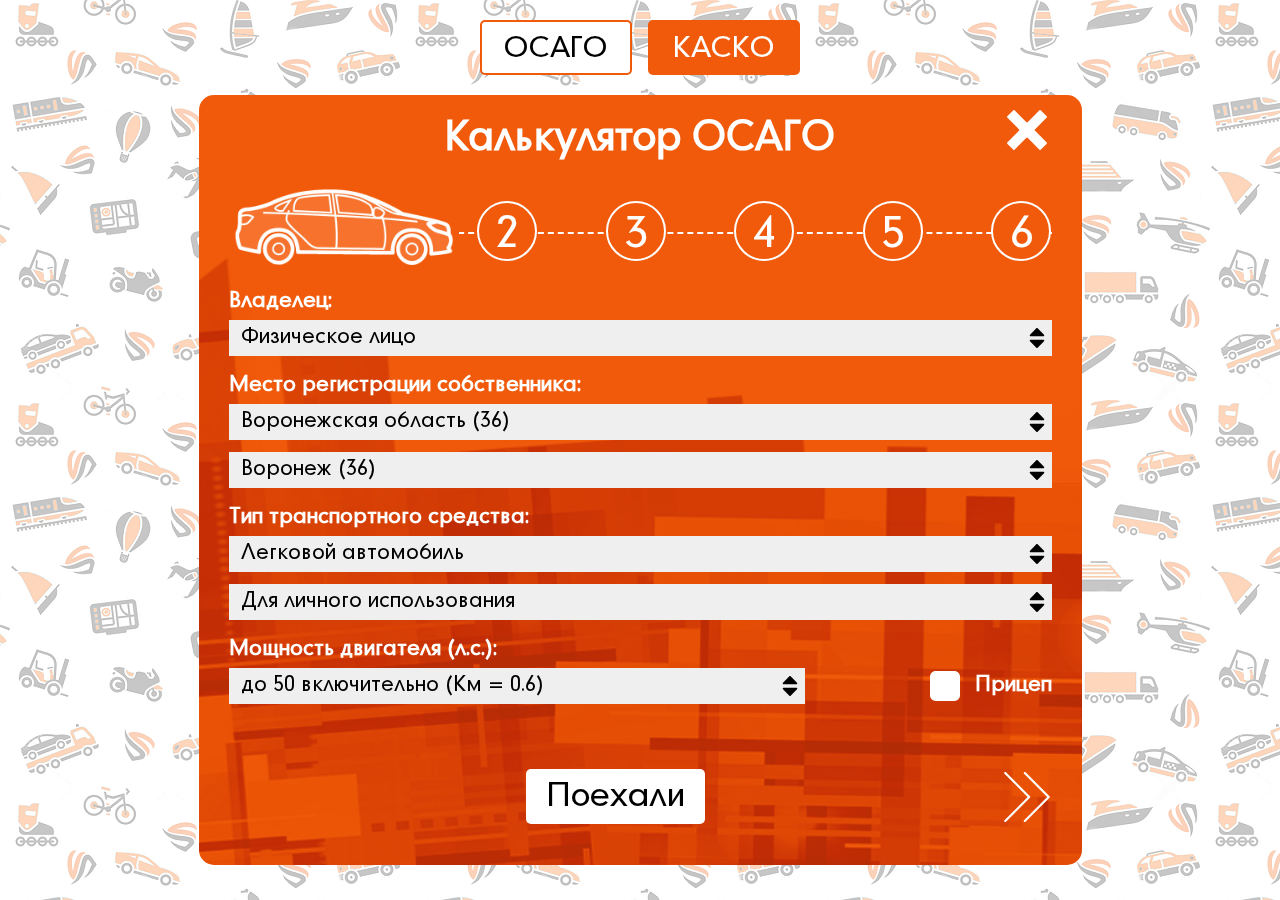
==== commit 0c18cf00: "Добавил пропущенный слайд + настройка" ====
--- a/index.html
+++ b/index.html
@@ -7,10 +7,8 @@
 		<title>Расчет стоимости ОСАГО</title>
 		<link rel="stylesheet" href="/css/osago_calc.css">
 		<link rel="stylesheet" href="/css/fonts.css">
-		<link rel="stylesheet" href="/css/style.css">
 		<!--<link rel="stylesheet" href="/css/generic.css">-->
 		<script src="/js/jquery-3.2.1.js"></script>
-		<script src="/js/select.js"></script>
 </head>
 <body>
 	<div class="calc_popup_bg">
@@ -35,109 +33,107 @@
 				<div class="calc_content">
 					<div class="calc_sliders_container">
 						<div class="content_slide">
-							<p class="input_container">
+							<div class="input_container">
 								<label for="owner">Владелец:</label>
 								<select class="turnintodropdown" name="owner" id="owner">
 									<option value="1">Физическое лицо</option>
 									<option value="2">Юридическое лицо</option>
 								</select>
-							</p>
-							<div class="input_container">
-								<p>
-									<label for="mesto_register">Место регистрации собственника:</label>
-									<select class="turnintodropdown" name="mesto_register" id="mesto_register">
-										<option value="36" data-val1="_" data-val2="_">Воронежская область (36)</option> 
-										<option value="50" data-val1="1.7" data-val2="1">Московская область (50)</option> 
-										<option value="77" data-val1="2" data-val2="1.2">Москва (77, 99, 177, 199)</option>
-										<option value="78" data-val1="1.8" data-val2="1">Санкт-Петербург (78, 178)</option>
-										<option value="47" data-val1="1.6" data-val2="1">Ленинградская область (47)</option>
-										<option value="1" data-val1="1.1" data-val2="0.8">Республика Адыгея (1)</option> 
-										<option value="2" data-val1="_" data-val2="_">Республика Башкирия (2)</option> 
-										<option value="3" data-val1="_" data-val2="_">Республика Бурятия (3)</option> 
-										<option value="4" data-val1="_" data-val2="_">Республика Алтай (4)</option> 
-										<option value="5" data-val1="_" data-val2="_">Республика Дагестан (5)</option> 
-										<option value="6" data-val1="_" data-val2="_">Республика Ингушетия (6)</option> 
-										<option value="7" data-val1="_" data-val2="_">Кабардино-Балкарская Республика (7)</option> 
-										<option value="8" data-val1="_" data-val2="_">Республика Калмыкия (8)</option> 
-										<option value="9" data-val1="1" data-val2="0.8">Карачаево-черкесская Республика (9)</option> 
-										<option value="10" data-val1="_" data-val2="_">Республика Карелия (10)</option> 
-										<option value="11" data-val1="_" data-val2="_">Республика КОМИ (11)</option> 
-										<option value="12" data-val1="_" data-val2="_">Марийская Республика  (12)</option> 
-										<option value="13" data-val1="_" data-val2="_">Республика Мордовия (13)</option> 
-										<option value="14" data-val1="_" data-val2="_">Республика Якутия (14)</option> 
-										<option value="15" data-val1="_" data-val2="_">Республика Северная Осетия-Алания (15)</option> 
-										<option value="16" data-val1="_" data-val2="_">Республика Татария (16)</option> 
-										<option value="17" data-val1="_" data-val2="_">Республика Тува (17)</option> 
-										<option value="18" data-val1="_" data-val2="_">Республика Удмуртия (18)</option> 
-										<option value="19" data-val1="_" data-val2="_">Республика Хакасия (19)</option> 
-										<option value="20" data-val1="0.7" data-val2="0.5">Чеченская Республика (20)</option> 
-										<option value="21" data-val1="_" data-val2="_">Чувашская Республика (21)</option> 
-										<option value="22" data-val1="_" data-val2="_">Алтайский край (22)</option> 
-										<option value="23" data-val1="_" data-val2="_">Краснодарский край (23)</option> 
-										<option value="24" data-val1="_" data-val2="_">Красноярский край (24)</option> 
-										<option value="25" data-val1="_" data-val2="_">Приморский край (25)</option> 
-										<option value="26" data-val1="_" data-val2="_">Ставропольский край (26)</option> 
-										<option value="27" data-val1="_" data-val2="_">Хабаровский край (27)</option> 
-										<option value="28" data-val1="_" data-val2="_">Амурская область (28)</option> 
-										<option value="29" data-val1="_" data-val2="_">Архангельская область (29)</option> 
-										<option value="30" data-val1="_" data-val2="_">Астраханская область (30)</option> 
-										<option value="31" data-val1="_" data-val2="_">Белгородская область (31)</option> 
-										<option value="32" data-val1="_" data-val2="_">Брянская область (32)</option> 
-										<option value="33" data-val1="_" data-val2="_">Владимирская область (33)</option> 
-										<option value="34" data-val1="_" data-val2="_">Волгоградская область (34)</option> 
-										<option value="35" data-val1="_" data-val2="_">Вологодская область (35)</option> 
-										<option value="37" data-val1="_" data-val2="_">Ивановская область (37)</option> 
-										<option value="38" data-val1="_" data-val2="_">Иркутская область (38)</option> 
-										<option value="39" data-val1="_" data-val2="_">Калининградская область (39)</option> 
-										<option value="40" data-val1="_" data-val2="_">Калужская область (40)</option> 
-										<option value="41" data-val1="_" data-val2="_">Камчатская область (41)</option> 
-										<option value="42" data-val1="_" data-val2="_">Кемеровская область (42)</option> 
-										<option value="43" data-val1="_" data-val2="_">Кировская область (43)</option> 
-										<option value="44" data-val1="_" data-val2="_">Костромская область (44)</option> 
-										<option value="45" data-val1="_" data-val2="_">Курганская область (45)</option> 
-										<option value="46" data-val1="_" data-val2="_">Курская область (46)</option> 
-										<option value="48" data-val1="_" data-val2="_">Липецкая область (48)</option> 
-										<option value="49" data-val1="_" data-val2="_">Магаданская область (49)</option> 
-										<option value="51" data-val1="_" data-val2="_">Мурманская область (51)</option> 
-										<option value="52" data-val1="_" data-val2="_">Нижегородская область (52)</option> 
-										<option value="53" data-val1="_" data-val2="_">Новгородская область (53)</option> 
-										<option value="54" data-val1="_" data-val2="_">Новосибирская область (54)</option> 
-										<option value="55" data-val1="_" data-val2="_">Омская область (55)</option> 
-										<option value="56" data-val1="_" data-val2="_">Оренбургская область (56)</option> 
-										<option value="57" data-val1="_" data-val2="_">Орловская область (57)</option> 
-										<option value="58" data-val1="_" data-val2="_">Пензенская область (58)</option> 
-										<option value="59" data-val1="_" data-val2="_">Пермская область (59)</option> 
-										<option value="60" data-val1="_" data-val2="_">Псковская область (60)</option> 
-										<option value="61" data-val1="_" data-val2="_">Ростовская область (61)</option> 
-										<option value="62" data-val1="_" data-val2="_">Рязанская область (62)</option> 
-										<option value="63" data-val1="_" data-val2="_">Самарская область (63)</option> 
-										<option value="64" data-val1="_" data-val2="_">Саратовская область (64)</option> 
-										<option value="65" data-val1="_" data-val2="_">Сахалинская область (65)</option> 
-										<option value="66" data-val1="_" data-val2="_">Свердловская область (66)</option> 
-										<option value="67" data-val1="_" data-val2="_">Смоленская область (67)</option> 
-										<option value="68" data-val1="_" data-val2="_">Тамбовская область (68)</option> 
-										<option value="69" data-val1="_" data-val2="_">Тверская область (69)</option> 
-										<option value="70" data-val1="_" data-val2="_">Томская область (70)</option> 
-										<option value="71" data-val1="_" data-val2="_">Тульская область (71)</option> 
-										<option value="72" data-val1="_" data-val2="_">Тюменская область (72)</option> 
-										<option value="73" data-val1="_" data-val2="_">Ульяновская область (73)</option> 
-										<option value="74" data-val1="_" data-val2="_">Челябинская область (74)</option> 
-										<option value="75" data-val1="_" data-val2="_">Читинская область (75)</option> 
-										<option value="76" data-val1="_" data-val2="_">Ярославская область (76)</option> 
-										<option value="79" data-val1="_" data-val2="_">Еврейская автономная область (79)</option> 
-										<option value="80" data-val1="0.55" data-val2="0.5">Агинский Бурятский автономный (80)</option> 
-										<option value="81" data-val1="0.85" data-val2="0.5">Коми-Пермяцкий автономный округ (81)</option> 
-										<option value="82" data-val1="0.55" data-val2="0.5">Корякский автономный округ (82)</option> 
-										<option value="83" data-val1="0.8" data-val2="0.5">Ненецкий автономный округ (83)</option> 
-										<option value="84" data-val1="0.55" data-val2="0.5">Таймырский автономный округ (84)</option> 
-										<option value="85" data-val1="1" data-val2="0.8">Усть-Ордынский автономный округ (85)</option> 
-										<option value="86" data-val1="_" data-val2="_">Ханты-Мансийский автономный округ (86)</option> 
-										<option value="87" data-val1="0.7" data-val2="0.5">Чукотский автономный округ (87)</option> 
-										<option value="88" data-val1="_" data-val2="_">Эвенский автономный округ (88)</option> 
-										<option value="89" data-val1="_" data-val2="_">Ямало-Ненецкий автономный округ  (89)</option> 
-										<option value="-" data-val1="_" data-val2="_">Иностранный гражданин  (-)</option> 
-									</select>
-								</p>
+							</div>
+							<div class="input_container">
+								<label for="mesto_register">Место регистрации собственника:</label>
+								<select class="turnintodropdown" name="mesto_register" id="mesto_register">
+									<option value="36" data-val1="_" data-val2="_">Воронежская область (36)</option> 
+									<option value="50" data-val1="1.7" data-val2="1">Московская область (50)</option> 
+									<option value="77" data-val1="2" data-val2="1.2">Москва (77, 99, 177, 199)</option>
+									<option value="78" data-val1="1.8" data-val2="1">Санкт-Петербург (78, 178)</option>
+									<option value="47" data-val1="1.6" data-val2="1">Ленинградская область (47)</option>
+									<option value="1" data-val1="1.1" data-val2="0.8">Республика Адыгея (1)</option> 
+									<option value="2" data-val1="_" data-val2="_">Республика Башкирия (2)</option> 
+									<option value="3" data-val1="_" data-val2="_">Республика Бурятия (3)</option> 
+									<option value="4" data-val1="_" data-val2="_">Республика Алтай (4)</option> 
+									<option value="5" data-val1="_" data-val2="_">Республика Дагестан (5)</option> 
+									<option value="6" data-val1="_" data-val2="_">Республика Ингушетия (6)</option> 
+									<option value="7" data-val1="_" data-val2="_">Кабардино-Балкарская Республика (7)</option> 
+									<option value="8" data-val1="_" data-val2="_">Республика Калмыкия (8)</option> 
+									<option value="9" data-val1="1" data-val2="0.8">Карачаево-черкесская Республика (9)</option> 
+									<option value="10" data-val1="_" data-val2="_">Республика Карелия (10)</option> 
+									<option value="11" data-val1="_" data-val2="_">Республика КОМИ (11)</option> 
+									<option value="12" data-val1="_" data-val2="_">Марийская Республика  (12)</option> 
+									<option value="13" data-val1="_" data-val2="_">Республика Мордовия (13)</option> 
+									<option value="14" data-val1="_" data-val2="_">Республика Якутия (14)</option> 
+									<option value="15" data-val1="_" data-val2="_">Республика Северная Осетия-Алания (15)</option> 
+									<option value="16" data-val1="_" data-val2="_">Республика Татария (16)</option> 
+									<option value="17" data-val1="_" data-val2="_">Республика Тува (17)</option> 
+									<option value="18" data-val1="_" data-val2="_">Республика Удмуртия (18)</option> 
+									<option value="19" data-val1="_" data-val2="_">Республика Хакасия (19)</option> 
+									<option value="20" data-val1="0.7" data-val2="0.5">Чеченская Республика (20)</option> 
+									<option value="21" data-val1="_" data-val2="_">Чувашская Республика (21)</option> 
+									<option value="22" data-val1="_" data-val2="_">Алтайский край (22)</option> 
+									<option value="23" data-val1="_" data-val2="_">Краснодарский край (23)</option> 
+									<option value="24" data-val1="_" data-val2="_">Красноярский край (24)</option> 
+									<option value="25" data-val1="_" data-val2="_">Приморский край (25)</option> 
+									<option value="26" data-val1="_" data-val2="_">Ставропольский край (26)</option> 
+									<option value="27" data-val1="_" data-val2="_">Хабаровский край (27)</option> 
+									<option value="28" data-val1="_" data-val2="_">Амурская область (28)</option> 
+									<option value="29" data-val1="_" data-val2="_">Архангельская область (29)</option> 
+									<option value="30" data-val1="_" data-val2="_">Астраханская область (30)</option> 
+									<option value="31" data-val1="_" data-val2="_">Белгородская область (31)</option> 
+									<option value="32" data-val1="_" data-val2="_">Брянская область (32)</option> 
+									<option value="33" data-val1="_" data-val2="_">Владимирская область (33)</option> 
+									<option value="34" data-val1="_" data-val2="_">Волгоградская область (34)</option> 
+									<option value="35" data-val1="_" data-val2="_">Вологодская область (35)</option> 
+									<option value="37" data-val1="_" data-val2="_">Ивановская область (37)</option> 
+									<option value="38" data-val1="_" data-val2="_">Иркутская область (38)</option> 
+									<option value="39" data-val1="_" data-val2="_">Калининградская область (39)</option> 
+									<option value="40" data-val1="_" data-val2="_">Калужская область (40)</option> 
+									<option value="41" data-val1="_" data-val2="_">Камчатская область (41)</option> 
+									<option value="42" data-val1="_" data-val2="_">Кемеровская область (42)</option> 
+									<option value="43" data-val1="_" data-val2="_">Кировская область (43)</option> 
+									<option value="44" data-val1="_" data-val2="_">Костромская область (44)</option> 
+									<option value="45" data-val1="_" data-val2="_">Курганская область (45)</option> 
+									<option value="46" data-val1="_" data-val2="_">Курская область (46)</option> 
+									<option value="48" data-val1="_" data-val2="_">Липецкая область (48)</option> 
+									<option value="49" data-val1="_" data-val2="_">Магаданская область (49)</option> 
+									<option value="51" data-val1="_" data-val2="_">Мурманская область (51)</option> 
+									<option value="52" data-val1="_" data-val2="_">Нижегородская область (52)</option> 
+									<option value="53" data-val1="_" data-val2="_">Новгородская область (53)</option> 
+									<option value="54" data-val1="_" data-val2="_">Новосибирская область (54)</option> 
+									<option value="55" data-val1="_" data-val2="_">Омская область (55)</option> 
+									<option value="56" data-val1="_" data-val2="_">Оренбургская область (56)</option> 
+									<option value="57" data-val1="_" data-val2="_">Орловская область (57)</option> 
+									<option value="58" data-val1="_" data-val2="_">Пензенская область (58)</option> 
+									<option value="59" data-val1="_" data-val2="_">Пермская область (59)</option> 
+									<option value="60" data-val1="_" data-val2="_">Псковская область (60)</option> 
+									<option value="61" data-val1="_" data-val2="_">Ростовская область (61)</option> 
+									<option value="62" data-val1="_" data-val2="_">Рязанская область (62)</option> 
+									<option value="63" data-val1="_" data-val2="_">Самарская область (63)</option> 
+									<option value="64" data-val1="_" data-val2="_">Саратовская область (64)</option> 
+									<option value="65" data-val1="_" data-val2="_">Сахалинская область (65)</option> 
+									<option value="66" data-val1="_" data-val2="_">Свердловская область (66)</option> 
+									<option value="67" data-val1="_" data-val2="_">Смоленская область (67)</option> 
+									<option value="68" data-val1="_" data-val2="_">Тамбовская область (68)</option> 
+									<option value="69" data-val1="_" data-val2="_">Тверская область (69)</option> 
+									<option value="70" data-val1="_" data-val2="_">Томская область (70)</option> 
+									<option value="71" data-val1="_" data-val2="_">Тульская область (71)</option> 
+									<option value="72" data-val1="_" data-val2="_">Тюменская область (72)</option> 
+									<option value="73" data-val1="_" data-val2="_">Ульяновская область (73)</option> 
+									<option value="74" data-val1="_" data-val2="_">Челябинская область (74)</option> 
+									<option value="75" data-val1="_" data-val2="_">Читинская область (75)</option> 
+									<option value="76" data-val1="_" data-val2="_">Ярославская область (76)</option> 
+									<option value="79" data-val1="_" data-val2="_">Еврейская автономная область (79)</option> 
+									<option value="80" data-val1="0.55" data-val2="0.5">Агинский Бурятский автономный (80)</option> 
+									<option value="81" data-val1="0.85" data-val2="0.5">Коми-Пермяцкий автономный округ (81)</option> 
+									<option value="82" data-val1="0.55" data-val2="0.5">Корякский автономный округ (82)</option> 
+									<option value="83" data-val1="0.8" data-val2="0.5">Ненецкий автономный округ (83)</option> 
+									<option value="84" data-val1="0.55" data-val2="0.5">Таймырский автономный округ (84)</option> 
+									<option value="85" data-val1="1" data-val2="0.8">Усть-Ордынский автономный округ (85)</option> 
+									<option value="86" data-val1="_" data-val2="_">Ханты-Мансийский автономный округ (86)</option> 
+									<option value="87" data-val1="0.7" data-val2="0.5">Чукотский автономный округ (87)</option> 
+									<option value="88" data-val1="_" data-val2="_">Эвенский автономный округ (88)</option> 
+									<option value="89" data-val1="_" data-val2="_">Ямало-Ненецкий автономный округ  (89)</option> 
+									<option value="-" data-val1="_" data-val2="_">Иностранный гражданин  (-)</option> 
+								</select>
 							</div>
 							<div class="input_container">
 								<label for="more_mesto_register"></label>
@@ -695,8 +691,13 @@
 										Скан или фото паспорта РФ собственника ТС:
 								</div>
 								<div class="input_container">
-									<label for="">1-я страница паспорта и страница с регистрацией</label>
-									<input type="file">
+									<div class="upload_form">
+										<label>
+											<input name="file" type="file" class="main_input_file" multiple>
+											<div>1-я страница паспорта и страница с регистрацией</div>
+											<input class="upload_block" type="text" id="osago_passport" value="Файл не выбран." disabled>
+										</label>
+									</div>
 								</div>
 							</div>
 						</div>
@@ -706,17 +707,27 @@
 										Скан или фото свидетельства о регистрации транспортного средства (СТС) или паспорт транспортного средства (ПТС):
 								</div>
 								<div class="input_container">
-									<label for="">СТС или ПТС</label>
-									<input type="file">
+									<div class="upload_form">
+										<label>
+											<input name="file" type="file" class="main_input_file" multiple>
+											<div>СТС или ПТС</div>
+											<input class="upload_block" type="text" id="osago_sts" value="Файл не выбран." disabled>
+										</label>
+									</div>
 								</div>
 							</div>
 							<div class="upload_container">
 								<div class="upload_title">
-										Скан или фото Водительского удостоверения всех лиц, допущенных к управлению ТС:
+										Скан или фото Водительского удостоверения:
 								</div>
 								<div class="input_container">
-									<label for="">ВУ всех лиц допущенных к управлению</label>
-									<input type="file">
+									<div class="upload_form">
+										<label>
+											<input name="file" type="file" class="main_input_file" multiple>
+											<div>ВУ всех лиц допущенных к управлению</div>
+											<input class="upload_block" type="text" id="osago_vu" value="Файл не выбран." disabled>
+										</label>
+									</div>
 								</div>
 							</div>
 							<div class="upload_container">
@@ -724,8 +735,13 @@
 										Если у Вас уже есть диагностическая карта, просто прикрепите её:
 								</div>
 								<div class="input_container">
-									<label for="">Диагностическая карта ТС</label>
-									<input type="file">
+									<div class="upload_form">
+										<label>
+											<input name="file" type="file" class="main_input_file" multiple>
+											<div>Диагностическая карта ТС</div>
+											<input class="upload_block" type="text" id="osago_diagnostic" value="Файл не выбран." disabled>
+										</label>
+									</div>
 								</div>
 							</div>
 							<div class="check_container">
@@ -738,7 +754,36 @@
 								</div>
 							</div>
 						</div>
-						<div class="content_slide">Пропущенный слайд</div>
+						<div class="content_slide">
+							<p>
+								Диагностическая карта автотранспортного средства
+								(заменяет талон технического осмотра в соответствии с ФЗ 
+								№ 130 от 28.07.2012), если срок эксплуатации автомобиля больше 2,5 лет.
+							</p>
+							<h2>
+								Для оформления диагностической карты<br>
+								заполните поля ниже
+							</h2>
+							<div class="input_container">
+								<label for="">Марка шин Вашего ТС:</label>
+								<input type="text" placeholder="Pirelli Ice Zerro 195/65/15">
+							</div>
+							<div class="input_container">
+								<label for="">Пробег ТС:</label>
+								<input type="text" placeholder="35000 км">
+							</div>
+							<div class="input_container">
+								<label for="">Тип двигателя:</label>
+								<select name="" id="">
+									<option value="0">---</option> 
+									<option value="1">Бензин</option> 
+									<option value="2">Дизельное топливо</option>
+									<option value="3">Сжатый газ</option> 
+									<option value="4">Сжиженный газ</option> 
+									<option value="5">Без топлива</option> 
+								</select>
+							</div>
+						</div>
 						<div class="content_slide">
 							<p class="result">
 								Стоимость  полиса ОСАГО 
--- a/css/osago_calc.css
+++ b/css/osago_calc.css
@@ -281,12 +281,32 @@
 }
 
 .calc_popup_bg .calc_container form.osago_calc .calc_content .calc_sliders_container .content_slide .input_container select {
+  width: 100%;
   height: 36px !important;
   font-size: 20px  !important;
   line-height: 36px  !important;
   margin-bottom: 12px;
-  font-family: "Geometric 706";
-  font-style: normal;
+  padding-left: 12px;
+  padding-right: 30px;
+  font-family: "Geometric 706";
+  font-style: normal;
+  border: none;
+  -webkit-appearance: none;
+  background-image: url("/images/select_arrows.svg");
+  background-position: right 5px center;
+  background-repeat: no-repeat;
+  background-size: 20px 20px;
+  /* for FF */
+  -moz-appearance: none;
+  text-indent: 0.01px;
+  text-overflow: '';
+  /* for IE */
+  -ms-appearance: none;
+  appearance: none !important;
+}
+
+.calc_popup_bg .calc_container form.osago_calc .calc_content .calc_sliders_container .content_slide .input_container select::-ms-expand {
+  display: none;
 }
 
 .calc_popup_bg .calc_container form.osago_calc .calc_content .calc_sliders_container .content_slide .input_container input[type="text"],
@@ -301,7 +321,21 @@
   margin-bottom: 12px;
   border-radius: 5px;
   border: none;
-  padding: 0px 20px;
+  padding: 5px 20px;
+}
+
+.calc_popup_bg .calc_container form.osago_calc .calc_content .calc_sliders_container .content_slide .input_container input::-webkit-input-placeholder {
+  font-size: 20px;
+  line-height: 40px;
+  font-style: normal;
+  height: 36px;
+}
+
+.calc_popup_bg .calc_container form.osago_calc .calc_content .calc_sliders_container .content_slide .input_container input:-moz-placeholder {
+  font-size: 20px;
+  line-height: 40px;
+  font-style: normal;
+  height: 36px;
 }
 
 .calc_popup_bg .calc_container form.osago_calc .calc_content .calc_sliders_container .content_slide .double_input {
@@ -437,31 +471,74 @@
   padding: 10px 20px;
   border: 2px solid #fff;
   border-radius: 10px;
-}
-
-.calc_popup_bg .calc_container form.osago_calc .calc_content .calc_sliders_container .content_slide .upload_container .input_container label {
-  color: #fff;
-  font-family: "Geometric 706";
-  font-style: normal;
-  font-weight: 700;
-  text-align: left;
-  width: 40%;
+  background-color: #fff;
+}
+
+.calc_popup_bg .calc_container form.osago_calc .calc_content .calc_sliders_container .content_slide .upload_container .input_container .upload_form {
+  width: 100%;
+}
+
+.calc_popup_bg .calc_container form.osago_calc .calc_content .calc_sliders_container .content_slide .upload_container .input_container .upload_form label {
+  color: #000;
+  font-family: "Geometric 706";
+  font-style: normal;
+  font-weight: 700;
+  text-align: left;
+  width: 100%;
   font-size: 18px;
   line-height: 20px;
-}
-
-.calc_popup_bg .calc_container form.osago_calc .calc_content .calc_sliders_container .content_slide .upload_container .input_container input[type="file"] {
+  display: flex;
+  flex-direction: row;
+  align-items: center;
+}
+
+.calc_popup_bg .calc_container form.osago_calc .calc_content .calc_sliders_container .content_slide .upload_container .input_container .upload_form label .upload_block {
+  background: transparent;
   color: #000;
-  width: 40%;
-  background-color: #fff;
+  font-family: "Geometric 706";
+  font-style: normal;
+  font-weight: 400;
+  text-align: left;
+  width: 70%;
+  font-size: 18px;
+  line-height: 24px;
+  border: 0;
+  display: block;
+  height: 30px;
+  padding: 0 8px;
+  margin-bottom: 0;
+}
+
+.calc_popup_bg .calc_container form.osago_calc .calc_content .calc_sliders_container .content_slide .upload_container .input_container .upload_form label div {
+  width: 30%;
+  box-sizing: border-box;
+  background: #F15A0B;
   border-radius: 5px;
-  padding: 10px 30px;
+  border: 2px solid #F15A0B;
+  color: #fff;
+  text-align: center;
+  line-height: 18px;
   font-family: "Geometric 706";
   font-style: normal;
   font-weight: 400;
-  text-align: left;
-  font-size: 16px;
-  line-height: 18px;
+  font-size: 14px;
+  display: block;
+  padding-top: 5px;
+  padding-bottom: 5px;
+  margin-top: auto;
+  margin-bottom: auto;
+}
+
+.calc_popup_bg .calc_container form.osago_calc .calc_content .calc_sliders_container .content_slide .upload_container .input_container .upload_form label div:hover {
+  background: #fff;
+  box-sizing: border-box;
+  border: 2px solid #F15A0B;
+  cursor: pointer;
+  color: #000;
+}
+
+.calc_popup_bg .calc_container form.osago_calc .calc_content .calc_sliders_container .content_slide .upload_container .input_container .upload_form label .main_input_file {
+  display: none;
 }
 
 .calc_popup_bg .calc_container form.osago_calc .calc_content .calc_sliders_container .content_slide .select_check_container {
@@ -473,6 +550,7 @@
 .calc_popup_bg .calc_container form.osago_calc .calc_content .calc_sliders_container .content_slide .select_check_container .input_container {
   display: flex;
   flex-direction: column;
+  width: 70%;
 }
 
 .calc_popup_bg .calc_container form.osago_calc .calc_content .calc_sliders_container .content_slide .select_check_container .input_container label {
@@ -491,6 +569,19 @@
   height: 36px;
   font-size: 20px;
   line-height: 36px !important;
+  border: none;
+  -webkit-appearance: none;
+  background-image: url("/images/select_arrows.svg");
+  background-position: right 5px center;
+  background-repeat: no-repeat;
+  background-size: 20px 20px;
+  /* for FF */
+  -moz-appearance: none;
+  text-indent: 0.01px;
+  text-overflow: '';
+  /* for IE */
+  -ms-appearance: none;
+  appearance: none !important;
 }
 
 .calc_popup_bg .calc_container form.osago_calc .calc_content .calc_sliders_container .content_slide .select_check_container .check_container .checkboxes {
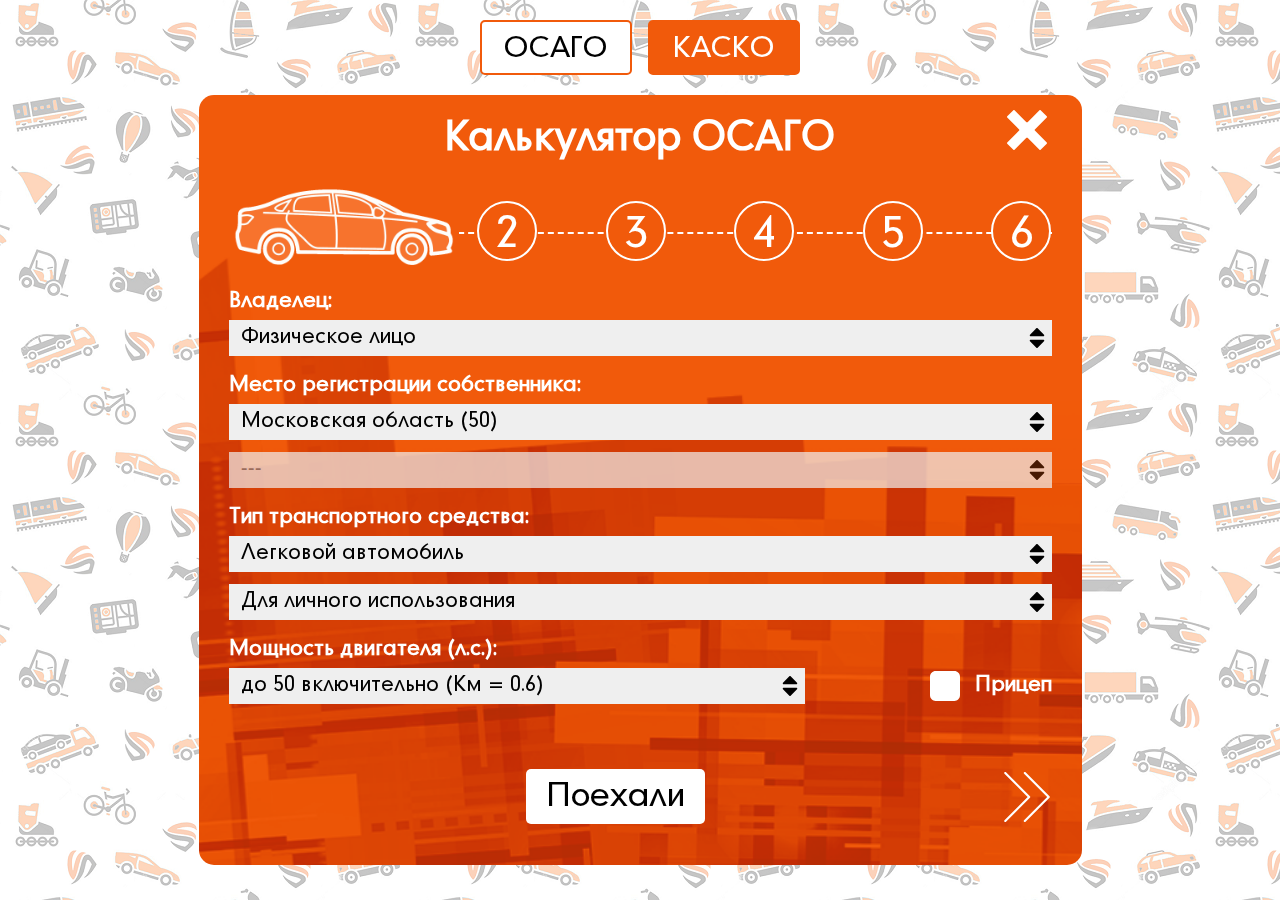
==== commit ee4a9255: "Настроены расчеты" ====
--- a/index.html
+++ b/index.html
@@ -35,15 +35,14 @@
 						<div class="content_slide">
 							<div class="input_container">
 								<label for="owner">Владелец:</label>
-								<select class="turnintodropdown" name="owner" id="owner">
+								<select name="owner" id="owner">
 									<option value="1">Физическое лицо</option>
 									<option value="2">Юридическое лицо</option>
 								</select>
 							</div>
 							<div class="input_container">
 								<label for="mesto_register">Место регистрации собственника:</label>
-								<select class="turnintodropdown" name="mesto_register" id="mesto_register">
-									<option value="36" data-val1="_" data-val2="_">Воронежская область (36)</option> 
+								<select name="mesto_register" id="mesto_register">
 									<option value="50" data-val1="1.7" data-val2="1">Московская область (50)</option> 
 									<option value="77" data-val1="2" data-val2="1.2">Москва (77, 99, 177, 199)</option>
 									<option value="78" data-val1="1.8" data-val2="1">Санкт-Петербург (78, 178)</option>
@@ -83,6 +82,7 @@
 									<option value="33" data-val1="_" data-val2="_">Владимирская область (33)</option> 
 									<option value="34" data-val1="_" data-val2="_">Волгоградская область (34)</option> 
 									<option value="35" data-val1="_" data-val2="_">Вологодская область (35)</option> 
+									<option value="36" data-val1="_" data-val2="_">Воронежская область (36)</option> 
 									<option value="37" data-val1="_" data-val2="_">Ивановская область (37)</option> 
 									<option value="38" data-val1="_" data-val2="_">Иркутская область (38)</option> 
 									<option value="39" data-val1="_" data-val2="_">Калининградская область (39)</option> 
@@ -137,7 +137,7 @@
 							</div>
 							<div class="input_container">
 								<label for="more_mesto_register"></label>
-								<select name="more_mesto_register" id="more_mesto_register">
+								<select disabled name="more_mesto_register" id="more_mesto_register">
 									<option value="0" data-chained="85 84 83 82 81 80 20 9 50 77 78 47 1 87">---</option>
 
 									<option value="9" data-val1="1.8" data-val2="1" data-chained="2">Уфа (2)</option> 
@@ -570,35 +570,35 @@
 									<option value="tramvai" data-val1="2101">Трамвай</option>
 									<option value="trolleibus" data-val1="3370">Троллейбус</option>
 									<option value="traktor" data-val1="1579">Трактор, самоходная дорожно-строительная или проч.</option>
-									<option value="pritsep">Прицеп</option>
+									<!--<option value="pritsep">Прицеп</option>-->
 								</select>
 							</div>
 							<div class="input_container">
 								<select name="more_type" id="more_type">
 									<option value="0" data-chained="a tramvai trolleibus traktor">---</option>
-									<option value="1" data-val1="4118" data-val2="3087" data-chained="b">Для личного использования</option> 
+									<option value="1" data-val1="3087" data-val2="4118" data-chained="b">Для личного использования</option> 
 									<option value="2" data-val1="6166" data-val2="6166" data-chained="b">Используемый в качестве такси</option> 
-									<option value="3" data-val1="4211" data-val2="4211" data-chained="c">С разрешенной максимальной массой 16 тонн и менее</option>
-									<option value="4" data-val1="6341" data-val2="6341" data-chained="c">С разрешенной максимальной массой более 16 тонн</option>
-									<option value="5" data-val1="6166" data-val2="6166" data-chained="d">Используемый в качестве такси</option> 
-									<option value="6" data-val1="3370" data-val2="3370" data-chained="d">С числом мест сидения до 16 (включительно)</option> 
-									<option value="7" data-val1="4211" data-val2="4211" data-chained="d">С числом мест сидения свыше 16</option>
-									<option value="8" data-val1="810" data-val2="810" data-chained="pritsep">К грузовым автомобилям, полуприцепы, прицепы-роспуски</option> 
+									<option value="3" data-val1="4211" data-chained="c">С разрешенной максимальной массой 16 тонн и менее</option>
+									<option value="4" data-val1="6341" data-chained="c">С разрешенной максимальной массой более 16 тонн</option>
+									<option value="5" data-val1="6166" data-chained="d">Используемый в качестве такси</option> 
+									<option value="6" data-val1="3370" data-chained="d">С числом мест сидения до 16 (включительно)</option> 
+									<option value="7" data-val1="4211" data-chained="d">С числом мест сидения свыше 16</option>
+									<!--<option value="8" data-val1="810" data-val2="810" data-chained="pritsep">К грузовым автомобилям, полуприцепы, прицепы-роспуски</option> 
 									<option value="9" data-val1="395" data-val2="395" data-chained="pritsep">К легковым автомобилям (юр. лица), мотоциклам, мотороллерам</option> 
-									<option value="10" data-val1="305" data-val2="305" data-chained="pritsep">К тракторам, самоходным дорожно-строительным и иным машинам</option> 
+									<option value="10" data-val1="305" data-val2="305" data-chained="pritsep">К тракторам, самоходным дорожно-строительным и иным машинам</option>-->
 								</select>
 							</div>
 							<div class="select_check_container">
 								<div class="input_container">
 									<p>
 										<label for="osago_power">Мощность двигателя (л.с.):</label>
-										<select class="turnintodropdown" name="osago_power" id="osago_power">
-											<option value="0" data-value="0.6">до 50 включительно (Км = 0.6)</option> 
-											<option value="1" data-value="1">свыше 50 до 70 включительно (Км = 1) </option> 
-											<option value="2" data-value="1.1">свыше 70 до 100 включительно (Км = 1.1) </option> 
-											<option value="3" data-value="1.2">свыше 100 до 120 включительно (Км = 1.2) </option> 
-											<option value="4" data-value="1.4">свыше 120 до 150 включительно (Км = 1.4) </option> 
-											<option value="5" data-value="1.6">свыше 150 (1.6) </option> 
+										<select name="osago_power" id="osago_power">
+											<option value="0.6">до 50 включительно (Км = 0.6)</option> 
+											<option value="1">свыше 50 до 70 включительно (Км = 1) </option> 
+											<option value="1.1">свыше 70 до 100 включительно (Км = 1.1) </option> 
+											<option value="1.2">свыше 100 до 120 включительно (Км = 1.2) </option> 
+											<option value="1.4">свыше 120 до 150 включительно (Км = 1.4) </option> 
+											<option value="1.6">свыше 150 (1.6) </option> 
 										</select>
 									</p>
 								</div>
@@ -606,7 +606,7 @@
 									<div class="checkboxes">
 										<div class="check">
 											Прицеп
-											<input type="checkbox" value="0" id="osago_pritsep" />
+											<input type="checkbox" id="osago_pritsep" />
 										</div>
 									</div>
 								</div>
@@ -614,73 +614,75 @@
 						</div>
 						<div class="content_slide">
 							<div class="input_container">
-								<label for="osago_staj">Срок страхования (период использования автомоблиля):</label>
-								<select name="osago_staj" id="osago_staj">
-									<option value="0" data-value="1">1 год</option> 
-									<option value="1" data-value="0.95">9 месяцев (Кс = 0.95)</option> 
-									<option value="2" data-value="0.9">8 месяцев (Кс = 0.9)</option> 
-									<option value="3" data-value="0.8">7 месяцев (Кс = 0.8)</option> 
-									<option value="4" data-value="0.7">6 месяцев (Кс = 0.7)</option> 
-									<option value="5" data-value="0.65">5 месяцев (Кс = 0.65)</option> 
-									<option value="6" data-value="0.6">4 месяца (Кс = 0.6)</option>
-									<option value="7" data-value="0.5">3 месяца (Кс = 0.5)</option>
-									<option value="8" data-value="0.4">2 месяца (Кс = 0.4)</option>
-									<option value="9" data-value="0.3">от 16 дней до 1 месяца (Кс = 0.3)</option>
-									<option value="10" data-value="0.2">от 5 до 15 дней (Кс = 0.2)</option>
-								</select>
-							</div>
-							<div class="radio_container">
-								<label for="osago_dopusk">Лица, допущенные к управлению:</label>
+								<label for="osago_srok">Срок страхования (период использования автомоблиля):</label>
+								<select name="osago_srok" id="osago_srok">
+									<option value="1" data-chained="2">для физических лиц</option>
+									<option value="1" data-chained="1">1 год</option> 
+									<option value="0.95" data-chained="1">9 месяцев (Кс = 0.95)</option> 
+									<option value="0.9" data-chained="1">8 месяцев (Кс = 0.9)</option> 
+									<option value="0.8" data-chained="1">7 месяцев (Кс = 0.8)</option> 
+									<option value="0.7" data-chained="1">6 месяцев (Кс = 0.7)</option> 
+									<option value="0.65" data-chained="1">5 месяцев (Кс = 0.65)</option> 
+									<option value="0.6" data-chained="1">4 месяца (Кс = 0.6)</option>
+									<option value="0.5" data-chained="1">3 месяца (Кс = 0.5)</option>
+									<option value="0.4" data-chained="1">2 месяца (Кс = 0.4)</option>
+									<option value="0.3" data-chained="1">от 16 дней до 1 месяца (Кс = 0.3)</option>
+									<option value="0.2" data-chained="1">от 5 до 15 дней (Кс = 0.2)</option>
+								</select>
+							</div>
+							<div id="osago_dopusk_container" class="radio_container">
+								<label for="osago_dopusk" class="id1203">Лица, допущенные к управлению:</label>
 								<div class="radioblock">
-									<div class="radio active">С ограничениями</div>
-									<div class="radio">Без ограничений</div>
+									<div class="radio active osago_dopusk id1204">С ограничениями</div>
+									<div class="radio osago_dopusk id1205">Без ограничений</div>
 									<input type="hidden" name="osago_dopusk" id="osago_dopusk"/>
 								</div>
 							</div>
 							<div class="input_container">
 								<label for="osago_staj">Возраст и водительский стаж:</label>
 								<select name="osago_staj" id="osago_staj">
-									<option value="0" data-value="1">старше 22 лет, стаж свыше 3 лет (Квс = 1) </option>
-									<option value="1" data-value="1.7">старше 22 лет, стаж до 3 лет включительно (Квс = 1.7) </option>
-									<option value="2" data-value="1.6">до 22 лет включительно, стаж свыше 3 лет (Квс = 1.6) </option> 
-									<option value="3" data-value="1.8">до 22 лет включительно, стаж до 3 лет включительно (Квс = 1.8) </option> 
-								</select>
-							</div>
-							<div class="input_container">
-								<label for="osago_staj">Скидка за безаварийную езду:</label>
-								<select name="osago_staj" id="osago_staj">
-									<option value="0" title="1">Страхование впервые (класс 3, кбм 1)</option> 
-									<option value="1" title="0.95">1 год без аварий (класс 4, кбм 0,95)</option> 
-									<option value="2" title="0.9">2 года без аварий (класс 5, кбм 0,9)</option> 
-									<option value="3" title="0.85">3 года без аварий (класс 6, кбм 0,85)</option> 
-									<option value="4" title="0.8">4 года без аварий (класс 7, кбм 0,8)</option> 
-									<option value="5" title="0.75">5 лет без аварий (класс 8, кбм 0,75)</option> 
-									<option value="6" title="0.7">6 лет без аварий (класс 9, кбм 0,7)</option> 
-									<option value="7" title="0.65">7 лет без аварий (класс 10, кбм 0,65)</option> 
-									<option value="8" title="0.6">8 лет без аварий (класс 11, кбм 0,6)</option> 
-									<option value="9" title="0.55">9 лет без аварий (класс 12, кбм 0,55)</option> 
-									<option value="10" title="0.5">10 лет без аварий(класс 13, кбм 0,5)</option>
-									<option value="11" title="2.45">(класс M, кбм 2,45)</option> 
-									<option value="12" title="2.3">(класс 0, кбм 2,3)</option> 
-									<option value="13" title="1.55">(класс 1, кбм 1,55)</option> 
-									<option value="14" title="1.4">(класс 2, кбм 1,4)</option> 
-								</select>
-							</div>
-							<p>Стоимость полиса по<br>предварительному расчету составляет: <span>3242</span> рублей</p>
-							<p>Итого с оформлением полиса<br>ОСАГО (+ от 1000 рублей за услуги): <span>3471</span> рублей</p>
+									<option value="1" data-chained="2">для физических лиц</option>
+									<option value="1" data-chained="1">старше 22 лет, стаж свыше 3 лет (Квс = 1) </option>
+									<option value="1.7" data-chained="1">старше 22 лет, стаж до 3 лет включительно (Квс = 1.7) </option>
+									<option value="1.6" data-chained="1">до 22 лет включительно, стаж свыше 3 лет (Квс = 1.6) </option> 
+									<option value="1.8" data-chained="1">до 22 лет включительно, стаж до 3 лет включительно (Квс = 1.8) </option> 
+								</select>
+							</div>
+							<div class="input_container">
+								<label for="osago_kbm">Скидка за безаварийную езду:</label>
+								<select name="osago_kbm" id="osago_kbm">
+									<option value="1">Страхование впервые (класс 3, кбм 1)</option> 
+									<option value="0.95">1 год без аварий (класс 4, кбм 0,95)</option> 
+									<option value="0.9">2 года без аварий (класс 5, кбм 0,9)</option> 
+									<option value="0.85">3 года без аварий (класс 6, кбм 0,85)</option> 
+									<option value="0.8">4 года без аварий (класс 7, кбм 0,8)</option> 
+									<option value="0.75">5 лет без аварий (класс 8, кбм 0,75)</option> 
+									<option value="0.7">6 лет без аварий (класс 9, кбм 0,7)</option> 
+									<option value="0.65">7 лет без аварий (класс 10, кбм 0,65)</option> 
+									<option value="0.6">8 лет без аварий (класс 11, кбм 0,6)</option> 
+									<option value="0.55">9 лет без аварий (класс 12, кбм 0,55)</option> 
+									<option value="0.5">10 лет без аварий(класс 13, кбм 0,5)</option>
+									<option value="2.45">(класс M, кбм 2,45)</option> 
+									<option value="2.3">(класс 0, кбм 2,3)</option> 
+									<option value="1.55">(класс 1, кбм 1,55)</option> 
+									<option value="1.4">(класс 2, кбм 1,4)</option> 
+								</select>
+							</div>
+							<p>Стоимость полиса по<br>предварительному расчету составляет: <span class="osago_summ">0</span> рублей</p>
+							<p>Итого с оформлением полиса<br>ОСАГО (+ от 1000 рублей за услуги): <span class="osago_summ2">0</span> рублей</p>
 						</div>
 						<div class="content_slide">
 							<div class="input_container">
-								<label for="">Ваше имя (полностью):</label>
-								<input type="text" placeholder="Ф.И.О.">
-							</div>
-							<div class="input_container">
-								<label for="">Ваш телефон:</label>
-								<input type="text" placeholder="+7(123)456-78-90">
-							</div>
-							<div class="input_container">
-								<label for="">Ваш e-mail адрес:</label>
-								<input type="email" placeholder="mail@mail.ru">
+								<label for="name">Ваше имя (полностью):</label>
+								<input type="text" placeholder="Ф.И.О." name="name" id="name">
+							</div>
+							<div class="input_container">
+								<label for="phone">Ваш телефон:</label>
+								<input type="text" placeholder="+7(123)456-78-90" name="phone" id="phone">
+							</div>
+							<div class="input_container">
+								<label for="email">Ваш e-mail адрес:</label>
+								<input type="email" placeholder="mail@mail.ru" name="email" id="email">
 							</div>
 							<h2>
 								Необходимо загрузить документы для оформления<br>
@@ -693,7 +695,7 @@
 								<div class="input_container">
 									<div class="upload_form">
 										<label>
-											<input name="file" type="file" class="main_input_file" multiple>
+											<input name="file1" type="file" class="main_input_file file_osago_passport" multiple>
 											<div>1-я страница паспорта и страница с регистрацией</div>
 											<input class="upload_block" type="text" id="osago_passport" value="Файл не выбран." disabled>
 										</label>
@@ -709,7 +711,7 @@
 								<div class="input_container">
 									<div class="upload_form">
 										<label>
-											<input name="file" type="file" class="main_input_file" multiple>
+											<input name="file2" type="file" class="main_input_file file_osago_sts" multiple>
 											<div>СТС или ПТС</div>
 											<input class="upload_block" type="text" id="osago_sts" value="Файл не выбран." disabled>
 										</label>
@@ -723,7 +725,7 @@
 								<div class="input_container">
 									<div class="upload_form">
 										<label>
-											<input name="file" type="file" class="main_input_file" multiple>
+											<input name="file3" type="file" class="main_input_file file_osago_vu" multiple>
 											<div>ВУ всех лиц допущенных к управлению</div>
 											<input class="upload_block" type="text" id="osago_vu" value="Файл не выбран." disabled>
 										</label>
@@ -737,7 +739,7 @@
 								<div class="input_container">
 									<div class="upload_form">
 										<label>
-											<input name="file" type="file" class="main_input_file" multiple>
+											<input name="file4" type="file" class="main_input_file file_osago_diagnostic" multiple>
 											<div>Диагностическая карта ТС</div>
 											<input class="upload_block" type="text" id="osago_diagnostic" value="Файл не выбран." disabled>
 										</label>
@@ -746,10 +748,10 @@
 							</div>
 							<div class="check_container">
 								<div class="checkboxes">
-									<div class="check">
+									<div class="check id1323">
 											Если у Вас отсутствует диагностическая карта и 
 											Вам нужно её оформить, поставьте отметку здесь:
-										<input type="checkbox" value="0" id="" />
+										<input type="checkbox" id="osago_have_diagnostic" />
 									</div>
 								</div>
 							</div>
@@ -765,16 +767,16 @@
 								заполните поля ниже
 							</h2>
 							<div class="input_container">
-								<label for="">Марка шин Вашего ТС:</label>
-								<input type="text" placeholder="Pirelli Ice Zerro 195/65/15">
+								<label for="diagmostic_tires">Марка шин Вашего ТС:</label>
+								<input type="text" placeholder="Pirelli Ice Zerro 195/65/15" name="diagmostic_tires" id="diagmostic_tires">
 							</div>
 							<div class="input_container">
 								<label for="">Пробег ТС:</label>
-								<input type="text" placeholder="35000 км">
-							</div>
-							<div class="input_container">
-								<label for="">Тип двигателя:</label>
-								<select name="" id="">
+								<input type="text" placeholder="35000 км" name="diagmostic_probeg" id="diagmostic_probeg">
+							</div>
+							<div class="input_container">
+								<label for="engine_type">Тип двигателя:</label>
+								<select name="engine_type" id="engine_type">
 									<option value="0">---</option> 
 									<option value="1">Бензин</option> 
 									<option value="2">Дизельное топливо</option>
@@ -788,18 +790,18 @@
 							<p class="result">
 								Стоимость  полиса ОСАГО 
 								+ (1000 рублей за услуги) 
-								по предварительному расчёту составит: <span>3471</span> рублей
+								по предварительному расчёту составит: <span class="osago_summ2"></span> рублей
 							</p>
-							<p class="result">
+							<p id="p_result_diagnistic" class="result">
 								Стоимость  полиса ОСАГО с оформлением диагностической карты + (1000 рублей за услуги) 
-								по предварительному расчёту составит: <span>4171</span> рублей
+								по предварительному расчёту составит: <span class="osago_summ3">0</span> рублей
 							</p>
 							<p class="result">
 								ВНИМАНИЕ! Итоговая стоимость полиса может незначительно отличаться от расчитанной стоимости  на сайте т.к. тарифы в разных страховых компаниях отличаются!
 							</p>
 							<div class="input_container">
-								<label for="">Выберете способ получения полиса:</label>
-								<select name="" id="">
+								<label for="osago_dostavka">Выберете способ получения полиса:</label>
+								<select name="osago_dostavka" id="osago_dostavka">
 									<option value="1">На электронную почту</option> 
 									<option value="2">Самовывоз</option> 
 								</select>
@@ -809,7 +811,7 @@
 									<div class="check">
 											Оформляя заявку на покупку страхового полиса, 
 											Вы даёте согласие на обработку Ваших персональных.
-										<input type="checkbox" value="0" id="" />
+										<input type="checkbox" id="osago_soglasie" name="osago_soglasie" />
 									</div>
 								</div>
 							</div>
@@ -852,12 +854,16 @@
 			</form>
 		</section>
 	</div>
+
+	<script src="./js/jquery.chained.js"></script>
 	<script src="/js/osago_calc.js"></script>
-	<script src="./js/jquery.chained.js"></script>
+	
 
 	<script>
-			$("#more_type").chained("#transport_type");
-			$("#more_mesto_register").chained("#mesto_register");
-		</script>
+		$("#more_type").chained("#transport_type");
+		$("#more_mesto_register").chained("#mesto_register");
+		$("#osago_staj").chained("#owner");
+		$("#osago_srok").chained("#owner");
+	</script>
 </body>
 </html>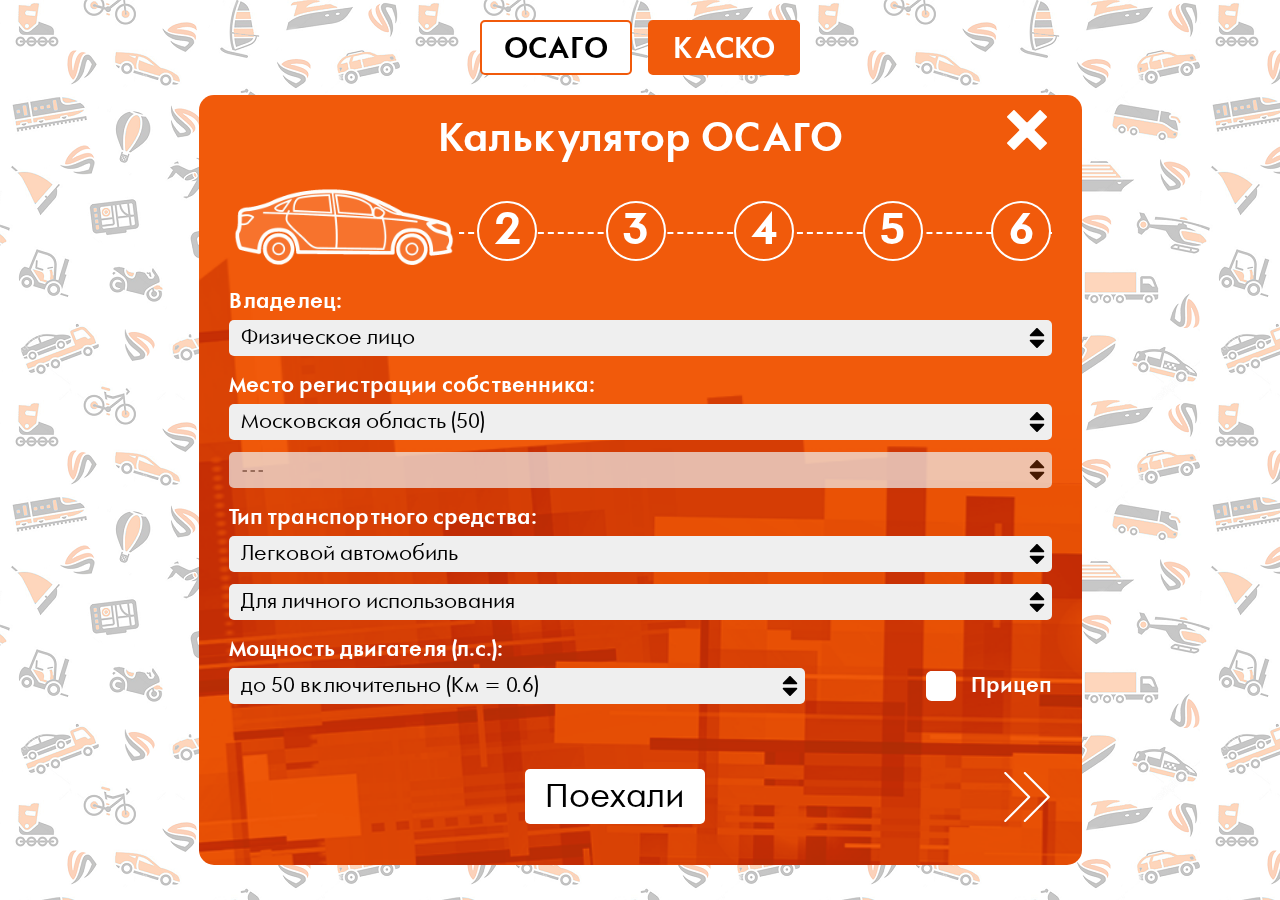
==== commit a866a160: "Замена шрифта + валидация полей" ====
--- a/index.html
+++ b/index.html
@@ -7,6 +7,7 @@
 		<title>Расчет стоимости ОСАГО</title>
 		<link rel="stylesheet" href="/css/osago_calc.css">
 		<link rel="stylesheet" href="/css/fonts.css">
+		<link href="http://allfont.ru/allfont.css?fonts=a_futuraorto" rel="stylesheet" type="text/css" />
 		<!--<link rel="stylesheet" href="/css/generic.css">-->
 		<script src="/js/jquery-3.2.1.js"></script>
 </head>
@@ -18,15 +19,32 @@
 		</nav>
 		<section class="calc_container">
 			<form id="osago_calc" class="osago_calc">
+				<input type="hidden" name="send_owner" id="send_owner">
+				<input type="hidden" name="send_mesto_register" id="send_mesto_register">
+				<input type="hidden" name="send_more_mesto_register" id="send_more_mesto_register">
+				<input type="hidden" name="send_transport_type" id="send_transport_type">
+				<input type="hidden" name="send_more_type" id="send_more_type">
+				<input type="hidden" name="send_power" id="send_power">
+				<input type="hidden" name="Прицеп" id="send_pritsep">
+				<input type="hidden" name="send_staj" id="send_staj">
+				<input type="hidden" name="send_srok" id="send_srok">
+				<input type="hidden" name="send_kbm" id="send_kbm">
+				<input type="hidden" name="send_dopusk" id="send_dopusk">
+				<input type="hidden" name="send_summ1" id="send_summ1">
+				<input type="hidden" name="send_summ2" id="send_summ2">
+				<input type="hidden" name="send_summ3" id="send_summ3">
+				<input type="hidden" name="send_diagnostic" id="send_diagnostic">
+				<input type="hidden" name="send_dostavka" id="send_dostavka">
+
 				<h1>Калькулятор ОСАГО</h1>
 				<button type="button" class="calc_close_button"></button>
 				<nav class="osago_nav_vision">
-					<div id="nav_position_1" class="osago_nav_vision_item active">1</div>
-					<div id="nav_position_2" class="osago_nav_vision_item">2</div>
-					<div id="nav_position_3" class="osago_nav_vision_item">3</div>
-					<div id="nav_position_4" class="osago_nav_vision_item">4</div>
-					<div id="nav_position_5" class="osago_nav_vision_item">5</div>
-					<div id="nav_position_6" class="osago_nav_vision_item">6</div>
+					<div id="nav_position_1" class="osago_nav_vision_item active"><span>1</span></div>
+					<div id="nav_position_2" class="osago_nav_vision_item"><span>2</span></div>
+					<div id="nav_position_3" class="osago_nav_vision_item"><span>3</span></div>
+					<div id="nav_position_4" class="osago_nav_vision_item"><span>4</span></div>
+					<div id="nav_position_5" class="osago_nav_vision_item"><span>5</span></div>
+					<div id="nav_position_6" class="osago_nav_vision_item"><span>6</span></div>
 					<div class="osago_nav_vision_slider"></div>
 				</nav>
 				<div class="nav_vision_line"></div>
@@ -674,15 +692,15 @@
 						<div class="content_slide">
 							<div class="input_container">
 								<label for="name">Ваше имя (полностью):</label>
-								<input type="text" placeholder="Ф.И.О." name="name" id="name">
+								<input type="text" placeholder="Ф.И.О." name="name" id="name" value="" required>
 							</div>
 							<div class="input_container">
 								<label for="phone">Ваш телефон:</label>
-								<input type="text" placeholder="+7(123)456-78-90" name="phone" id="phone">
+								<input type="text" placeholder="+7(123)456-78-90" name="phone" id="phone" value="" required>
 							</div>
 							<div class="input_container">
 								<label for="email">Ваш e-mail адрес:</label>
-								<input type="email" placeholder="mail@mail.ru" name="email" id="email">
+								<input type="email" placeholder="mail@mail.ru" name="email" id="email" value="" required>
 							</div>
 							<h2>
 								Необходимо загрузить документы для оформления<br>
@@ -695,7 +713,7 @@
 								<div class="input_container">
 									<div class="upload_form">
 										<label>
-											<input name="file1" type="file" class="main_input_file file_osago_passport" multiple>
+											<input name="file1" type="file" class="main_input_file file_osago_passport" id="osago_file_passport" value="" multiple>
 											<div>1-я страница паспорта и страница с регистрацией</div>
 											<input class="upload_block" type="text" id="osago_passport" value="Файл не выбран." disabled>
 										</label>
@@ -711,7 +729,7 @@
 								<div class="input_container">
 									<div class="upload_form">
 										<label>
-											<input name="file2" type="file" class="main_input_file file_osago_sts" multiple>
+											<input name="file2" type="file" class="main_input_file file_osago_sts" id="osago_file_sts" value="" multiple>
 											<div>СТС или ПТС</div>
 											<input class="upload_block" type="text" id="osago_sts" value="Файл не выбран." disabled>
 										</label>
@@ -725,7 +743,7 @@
 								<div class="input_container">
 									<div class="upload_form">
 										<label>
-											<input name="file3" type="file" class="main_input_file file_osago_vu" multiple>
+											<input name="file3" type="file" class="main_input_file file_osago_vu" id="osago_file_vu" value="" multiple>
 											<div>ВУ всех лиц допущенных к управлению</div>
 											<input class="upload_block" type="text" id="osago_vu" value="Файл не выбран." disabled>
 										</label>
@@ -739,7 +757,7 @@
 								<div class="input_container">
 									<div class="upload_form">
 										<label>
-											<input name="file4" type="file" class="main_input_file file_osago_diagnostic" multiple>
+											<input name="file4" type="file" class="main_input_file file_osago_diagnostic" id="osago_file_diagnostic" value="" multiple>
 											<div>Диагностическая карта ТС</div>
 											<input class="upload_block" type="text" id="osago_diagnostic" value="Файл не выбран." disabled>
 										</label>
@@ -767,22 +785,22 @@
 								заполните поля ниже
 							</h2>
 							<div class="input_container">
-								<label for="diagmostic_tires">Марка шин Вашего ТС:</label>
-								<input type="text" placeholder="Pirelli Ice Zerro 195/65/15" name="diagmostic_tires" id="diagmostic_tires">
-							</div>
-							<div class="input_container">
-								<label for="">Пробег ТС:</label>
-								<input type="text" placeholder="35000 км" name="diagmostic_probeg" id="diagmostic_probeg">
+								<label for="diagnostic_tires">Марка шин Вашего ТС:</label>
+								<input type="text" placeholder="Pirelli Ice Zerro 195/65/15" name="diagnostic_tires" id="diagnostic_tires" value="">
+							</div>
+							<div class="input_container">
+								<label for="diagnostic_probeg">Пробег ТС:</label>
+								<input type="text" placeholder="35000 км" name="diagnostic_probeg" id="diagnostic_probeg" value="">
 							</div>
 							<div class="input_container">
 								<label for="engine_type">Тип двигателя:</label>
 								<select name="engine_type" id="engine_type">
 									<option value="0">---</option> 
-									<option value="1">Бензин</option> 
-									<option value="2">Дизельное топливо</option>
-									<option value="3">Сжатый газ</option> 
-									<option value="4">Сжиженный газ</option> 
-									<option value="5">Без топлива</option> 
+									<option value="Бензин">Бензин</option> 
+									<option value="Дизельное топливо">Дизельное топливо</option>
+									<option value="Сжатый газ">Сжатый газ</option> 
+									<option value="Сжиженный газ">Сжиженный газ</option> 
+									<option value="Без топлива">Без топлива</option> 
 								</select>
 							</div>
 						</div>
--- a/css/osago_calc.css
+++ b/css/osago_calc.css
@@ -37,7 +37,7 @@
   border: 2px solid #F15A0B;
   border-radius: 5px;
   cursor: pointer;
-  font-family: "Geometric 706";
+  font-family: 'Futura';
   text-transform: uppercase;
   color: #fff;
   font-style: normal;
@@ -66,9 +66,10 @@
 }
 
 .calc_popup_bg .calc_container h1 {
-  font-family: "Geometric 706";
+  font-family: 'Futura';
   font-size: 38px;
   line-height: 50px;
+  font-weight: normal;
   color: #fff;
   text-align: center;
   padding: 20px 0 36px 0;
@@ -116,6 +117,8 @@
 
 .calc_popup_bg .calc_container form.osago_calc .osago_nav_vision .osago_nav_vision_item {
   position: relative;
+  display: flex;
+  align-items: center;
   box-sizing: border-box;
   border: 2px solid #fff;
   background-color: #F15A0B;
@@ -123,13 +126,18 @@
   height: 60px;
   border-radius: 50%;
   color: #fff;
-  font-family: "Geometric 706";
+  font-family: 'Futura';
   font-style: bold;
   text-align: center;
   font-size: 43px;
-  line-height: 64px;
   z-index: 10;
   transition: 1s;
+}
+
+.calc_popup_bg .calc_container form.osago_calc .osago_nav_vision .osago_nav_vision_item span {
+  margin-left: auto;
+  margin-right: auto;
+  line-height: 56px;
 }
 
 .calc_popup_bg .calc_container form.osago_calc .osago_nav_vision .osago_nav_vision_item.active {
@@ -221,7 +229,7 @@
 
 .calc_popup_bg .calc_container form.osago_calc .calc_content .calc_sliders_container .content_slide h2 {
   color: #fff;
-  font-family: "Geometric 706";
+  font-family: 'Futura';
   font-style: normal;
   font-weight: 700;
   text-align: center;
@@ -233,7 +241,7 @@
 
 .calc_popup_bg .calc_container form.osago_calc .calc_content .calc_sliders_container .content_slide p {
   color: #fff;
-  font-family: "Geometric 706";
+  font-family: 'a_FuturaOrto';
   font-style: normal;
   font-weight: 400;
   text-align: left;
@@ -250,7 +258,7 @@
 
 .calc_popup_bg .calc_container form.osago_calc .calc_content .calc_sliders_container .content_slide p.result {
   color: #fff;
-  font-family: "Geometric 706";
+  font-family: 'a_FuturaOrto';
   font-style: normal;
   font-weight: 400;
   text-align: left;
@@ -272,7 +280,7 @@
 
 .calc_popup_bg .calc_container form.osago_calc .calc_content .calc_sliders_container .content_slide .input_container label {
   color: #fff;
-  font-family: "Geometric 706";
+  font-family: 'Futura';
   font-style: normal;
   font-weight: 700;
   text-align: left;
@@ -288,9 +296,10 @@
   margin-bottom: 12px;
   padding-left: 12px;
   padding-right: 30px;
-  font-family: "Geometric 706";
+  font-family: 'a_FuturaOrto';
   font-style: normal;
   border: none;
+  border-radius: 5px !important;
   -webkit-appearance: none;
   background-image: url("/images/select_arrows.svg");
   background-position: right 5px center;
@@ -313,7 +322,7 @@
 .calc_popup_bg .calc_container form.osago_calc .calc_content .calc_sliders_container .content_slide .input_container input[type="email"] {
   box-sizing: border-box;
   display: block;
-  font-family: "Geometric 706";
+  font-family: 'a_FuturaOrto';
   font-style: normal;
   height: 36px;
   font-size: 20px;
@@ -352,7 +361,7 @@
 
 .calc_popup_bg .calc_container form.osago_calc .calc_content .calc_sliders_container .content_slide .double_input .input_container label {
   color: #fff;
-  font-family: "Geometric 706";
+  font-family: 'Futura';
   font-style: normal;
   font-weight: 700;
   text-align: left;
@@ -361,7 +370,7 @@
 }
 
 .calc_popup_bg .calc_container form.osago_calc .calc_content .calc_sliders_container .content_slide .double_input .input_container input {
-  font-family: "Geometric 706";
+  font-family: 'a_FuturaOrto';
   font-style: normal;
   height: 36px;
   font-size: 20px;
@@ -378,7 +387,7 @@
 
 .calc_popup_bg .calc_container form.osago_calc .calc_content .calc_sliders_container .content_slide .radio_container label {
   color: #fff;
-  font-family: "Geometric 706";
+  font-family: 'Futura';
   font-style: normal;
   font-weight: 700;
   text-align: left;
@@ -401,7 +410,7 @@
   background-position: left center;
   background-repeat: no-repeat;
   color: #fff;
-  font-family: "Geometric 706";
+  font-family: 'a_FuturaOrto';
   font-style: normal;
   font-weight: 400;
   text-align: left;
@@ -432,7 +441,7 @@
   cursor: pointer;
   position: relative;
   color: #fff;
-  font-family: "Geometric 706";
+  font-family: 'a_FuturaOrto';
   font-style: normal;
   font-weight: 400;
   text-align: left;
@@ -452,7 +461,7 @@
 
 .calc_popup_bg .calc_container form.osago_calc .calc_content .calc_sliders_container .content_slide .upload_container .upload_title {
   color: #fff;
-  font-family: "Geometric 706";
+  font-family: 'Futura';
   font-style: normal;
   font-weight: 700;
   text-align: left;
@@ -480,7 +489,7 @@
 
 .calc_popup_bg .calc_container form.osago_calc .calc_content .calc_sliders_container .content_slide .upload_container .input_container .upload_form label {
   color: #000;
-  font-family: "Geometric 706";
+  font-family: 'Futura';
   font-style: normal;
   font-weight: 700;
   text-align: left;
@@ -495,7 +504,7 @@
 .calc_popup_bg .calc_container form.osago_calc .calc_content .calc_sliders_container .content_slide .upload_container .input_container .upload_form label .upload_block {
   background: transparent;
   color: #000;
-  font-family: "Geometric 706";
+  font-family: 'a_FuturaOrto';
   font-style: normal;
   font-weight: 400;
   text-align: left;
@@ -518,7 +527,7 @@
   color: #fff;
   text-align: center;
   line-height: 18px;
-  font-family: "Geometric 706";
+  font-family: 'a_FuturaOrto';
   font-style: normal;
   font-weight: 400;
   font-size: 14px;
@@ -555,7 +564,7 @@
 
 .calc_popup_bg .calc_container form.osago_calc .calc_content .calc_sliders_container .content_slide .select_check_container .input_container label {
   color: #fff;
-  font-family: "Geometric 706";
+  font-family: 'Futura';
   font-style: normal;
   font-weight: 700;
   text-align: left;
@@ -564,7 +573,7 @@
 }
 
 .calc_popup_bg .calc_container form.osago_calc .calc_content .calc_sliders_container .content_slide .select_check_container .input_container select {
-  font-family: "Geometric 706";
+  font-family: 'a_FuturaOrto';
   font-style: normal;
   height: 36px;
   font-size: 20px;
@@ -602,7 +611,7 @@
   cursor: pointer;
   position: relative;
   color: #fff;
-  font-family: "Geometric 706";
+  font-family: 'Futura';
   font-style: normal;
   font-weight: 700;
   text-align: left;
@@ -631,7 +640,7 @@
   border: none;
   border-radius: 5px;
   cursor: pointer;
-  font-family: "Geometric 706";
+  font-family: 'a_FuturaOrto';
   text-transform: none;
   color: #000;
   font-style: normal;
--- a/css/fonts.css
+++ b/css/fonts.css
@@ -6,4 +6,12 @@
     url('../fonts/9211.ttf') format('truetype'),
     url('../fonts/9211.woff') format('woff'),
     url('../fonts/9211.woff2') format('woff2');
+}
+
+@font-face {font-family: "a_FuturaOrto";
+    src: url('../fonts/a_FuturaOrto.ttf') format('truetype');
+}
+
+@font-face {font-family: "Futura";
+    src: url('../fonts/a_Futura.ttf') format('truetype');
 }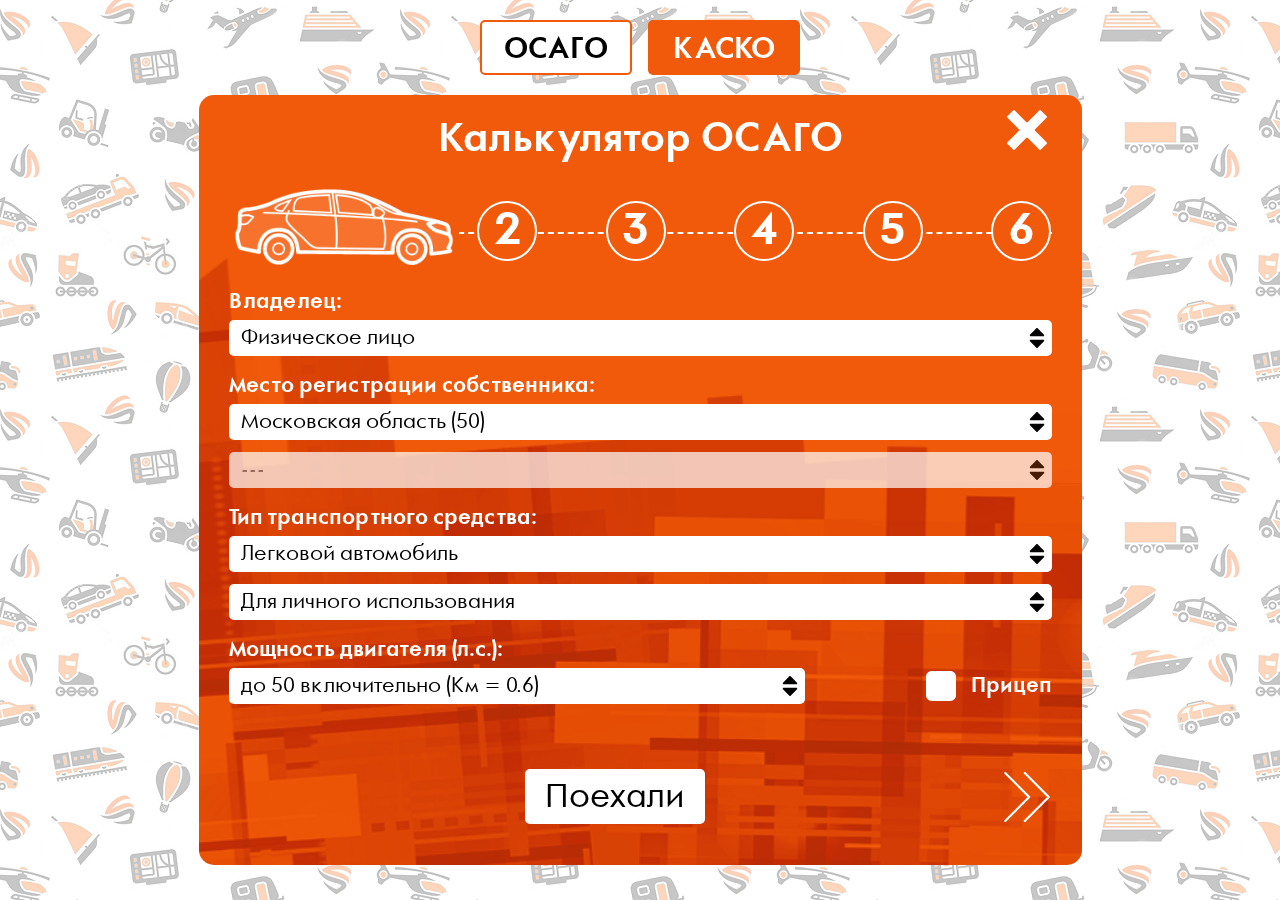
==== commit 2034f724: "Финал." ====
--- a/index.html
+++ b/index.html
@@ -1,5 +1,5 @@
 <!doctype html>
-<html lang="en">
+<html lang="ru">
 <head>
 		<meta charset="UTF-8">
 		<meta name="viewport" content="width=device-width, user-scalable=no, initial-scale=1.0, maximum-scale=1.0, minimum-scale=1.0">
@@ -12,20 +12,32 @@
 		<script src="/js/jquery-3.2.1.js"></script>
 </head>
 <body>
+	<div class="success_popup">
+		<div class="success_container">
+			<p>Ваша заявка успешно отправлена!</p>
+			<p>Спасибо за доверие хххххххх</p>
+			<p>Наш специалист позвонит Вам в ближайшее время на номер:<br><span id="success_phone"></span></p>
+			<div id="success_close"></div>
+		</div>
+	</div>
 	<div class="calc_popup_bg">
 		<nav class="calc_nav">
 				<div id="osago_open" class="calc_nav_button active">Осаго</div>
 				<div id="kasko_open" class="calc_nav_button">Каско</div>
 		</nav>
 		<section class="calc_container">
-			<form id="osago_calc" class="osago_calc">
+			<form id="osago_calc" class="osago_calc" enctype="multipart/form-data" method="post">
+				<!-- Hidden Required Fields -->
+        <input type="hidden" name="project_name" value="Заявка на ОСАГО">
+        <input type="hidden" name="form_subject" value="Заявка с сайта site.ru">
+        <!-- END Hidden Required Fields -->
 				<input type="hidden" name="send_owner" id="send_owner">
 				<input type="hidden" name="send_mesto_register" id="send_mesto_register">
 				<input type="hidden" name="send_more_mesto_register" id="send_more_mesto_register">
 				<input type="hidden" name="send_transport_type" id="send_transport_type">
 				<input type="hidden" name="send_more_type" id="send_more_type">
 				<input type="hidden" name="send_power" id="send_power">
-				<input type="hidden" name="Прицеп" id="send_pritsep">
+				<input type="hidden" name="send_pritsep" id="send_pritsep">
 				<input type="hidden" name="send_staj" id="send_staj">
 				<input type="hidden" name="send_srok" id="send_srok">
 				<input type="hidden" name="send_kbm" id="send_kbm">
@@ -34,7 +46,6 @@
 				<input type="hidden" name="send_summ2" id="send_summ2">
 				<input type="hidden" name="send_summ3" id="send_summ3">
 				<input type="hidden" name="send_diagnostic" id="send_diagnostic">
-				<input type="hidden" name="send_dostavka" id="send_dostavka">
 
 				<h1>Калькулятор ОСАГО</h1>
 				<button type="button" class="calc_close_button"></button>
@@ -154,7 +165,7 @@
 								</select>
 							</div>
 							<div class="input_container">
-								<label for="more_mesto_register"></label>
+								
 								<select disabled name="more_mesto_register" id="more_mesto_register">
 									<option value="0" data-chained="85 84 83 82 81 80 20 9 50 77 78 47 1 87">---</option>
 
@@ -594,7 +605,7 @@
 							<div class="input_container">
 								<select name="more_type" id="more_type">
 									<option value="0" data-chained="a tramvai trolleibus traktor">---</option>
-									<option value="1" data-val1="3087" data-val2="4118" data-chained="b">Для личного использования</option> 
+									<option value="1" data-val1="4118" data-val2="3087" data-chained="b">Для личного использования</option> 
 									<option value="2" data-val1="6166" data-val2="6166" data-chained="b">Используемый в качестве такси</option> 
 									<option value="3" data-val1="4211" data-chained="c">С разрешенной максимальной массой 16 тонн и менее</option>
 									<option value="4" data-val1="6341" data-chained="c">С разрешенной максимальной массой более 16 тонн</option>
@@ -608,17 +619,15 @@
 							</div>
 							<div class="select_check_container">
 								<div class="input_container">
-									<p>
-										<label for="osago_power">Мощность двигателя (л.с.):</label>
-										<select name="osago_power" id="osago_power">
-											<option value="0.6">до 50 включительно (Км = 0.6)</option> 
-											<option value="1">свыше 50 до 70 включительно (Км = 1) </option> 
-											<option value="1.1">свыше 70 до 100 включительно (Км = 1.1) </option> 
-											<option value="1.2">свыше 100 до 120 включительно (Км = 1.2) </option> 
-											<option value="1.4">свыше 120 до 150 включительно (Км = 1.4) </option> 
-											<option value="1.6">свыше 150 (1.6) </option> 
-										</select>
-									</p>
+									<label for="osago_power">Мощность двигателя (л.с.):</label>
+									<select name="osago_power" id="osago_power">
+										<option value="0.6">до 50 включительно (Км = 0.6)</option> 
+										<option value="1">свыше 50 до 70 включительно (Км = 1) </option> 
+										<option value="1.1">свыше 70 до 100 включительно (Км = 1.1) </option> 
+										<option value="1.2">свыше 100 до 120 включительно (Км = 1.2) </option> 
+										<option value="1.4">свыше 120 до 150 включительно (Км = 1.4) </option> 
+										<option value="1.6">свыше 150 (1.6) </option> 
+									</select>
 								</div>
 								<div class="check_container">
 									<div class="checkboxes">
@@ -659,8 +668,8 @@
 							<div class="input_container">
 								<label for="osago_staj">Возраст и водительский стаж:</label>
 								<select name="osago_staj" id="osago_staj">
-									<option value="1" data-chained="2">для физических лиц</option>
-									<option value="1" data-chained="1">старше 22 лет, стаж свыше 3 лет (Квс = 1) </option>
+									<option value="1.8" data-chained="2">для физических лиц</option>
+									<option value="1" data-chained="1" selected>старше 22 лет, стаж свыше 3 лет (Квс = 1) </option>
 									<option value="1.7" data-chained="1">старше 22 лет, стаж до 3 лет включительно (Квс = 1.7) </option>
 									<option value="1.6" data-chained="1">до 22 лет включительно, стаж свыше 3 лет (Квс = 1.6) </option> 
 									<option value="1.8" data-chained="1">до 22 лет включительно, стаж до 3 лет включительно (Квс = 1.8) </option> 
@@ -703,8 +712,7 @@
 								<input type="email" placeholder="mail@mail.ru" name="email" id="email" value="" required>
 							</div>
 							<h2>
-								Необходимо загрузить документы для оформления<br>
-								полиса ОСАГО
+								Необходимо загрузить документы для оформления полиса ОСАГО
 							</h2>
 							<div class="upload_container">
 								<div class="upload_title">
@@ -713,9 +721,9 @@
 								<div class="input_container">
 									<div class="upload_form">
 										<label>
-											<input name="file1" type="file" class="main_input_file file_osago_passport" id="osago_file_passport" value="" multiple>
+											<input name="file[]" type="file" class="main_input_file file_osago_passport" id="osago_file_passport" value="" multiple>
 											<div>1-я страница паспорта и страница с регистрацией</div>
-											<input class="upload_block" type="text" id="osago_passport" value="Файл не выбран." disabled>
+											<input class="upload_block" type="text" name="osago_passport" id="osago_passport" value="Файл не выбран." disabled>
 										</label>
 									</div>
 								</div>
@@ -729,7 +737,7 @@
 								<div class="input_container">
 									<div class="upload_form">
 										<label>
-											<input name="file2" type="file" class="main_input_file file_osago_sts" id="osago_file_sts" value="" multiple>
+											<input name="file[]" type="file" class="main_input_file file_osago_sts" id="osago_file_sts" value="" multiple>
 											<div>СТС или ПТС</div>
 											<input class="upload_block" type="text" id="osago_sts" value="Файл не выбран." disabled>
 										</label>
@@ -743,7 +751,7 @@
 								<div class="input_container">
 									<div class="upload_form">
 										<label>
-											<input name="file3" type="file" class="main_input_file file_osago_vu" id="osago_file_vu" value="" multiple>
+											<input name="file[]" type="file" class="main_input_file file_osago_vu" id="osago_file_vu" value="" multiple>
 											<div>ВУ всех лиц допущенных к управлению</div>
 											<input class="upload_block" type="text" id="osago_vu" value="Файл не выбран." disabled>
 										</label>
@@ -757,7 +765,7 @@
 								<div class="input_container">
 									<div class="upload_form">
 										<label>
-											<input name="file4" type="file" class="main_input_file file_osago_diagnostic" id="osago_file_diagnostic" value="" multiple>
+											<input name="file[]" type="file" class="main_input_file file_osago_diagnostic" id="osago_file_diagnostic" value="" multiple>
 											<div>Диагностическая карта ТС</div>
 											<input class="upload_block" type="text" id="osago_diagnostic" value="Файл не выбран." disabled>
 										</label>
@@ -820,8 +828,8 @@
 							<div class="input_container">
 								<label for="osago_dostavka">Выберете способ получения полиса:</label>
 								<select name="osago_dostavka" id="osago_dostavka">
-									<option value="1">На электронную почту</option> 
-									<option value="2">Самовывоз</option> 
+									<option value="На электронную почту">На электронную почту</option> 
+									<option value="Самовывоз">Самовывоз</option> 
 								</select>
 							</div>
 							<div class="check_container">
@@ -829,7 +837,7 @@
 									<div class="check">
 											Оформляя заявку на покупку страхового полиса, 
 											Вы даёте согласие на обработку Ваших персональных.
-										<input type="checkbox" id="osago_soglasie" name="osago_soglasie" />
+										<input type="checkbox" id="osago_soglasie" name="osago_soglasie" required/>
 									</div>
 								</div>
 							</div>
@@ -838,32 +846,32 @@
 				</div>
 				<nav id="osago_step_1_nav" class="osago_bottom_nav">
 					<div></div>
-					<button type="button" id="step1_go1" class="calc_center_button">Поехали</button>
-					<button type="button" id="step1_go2" class="calc_right_arrow"></button>
+					<button type="button" id="step1_go1" class="calc_center_button play">Поехали</button>
+					<button type="button" id="step1_go2" class="calc_right_arrow play"></button>
 				</nav>
 				<nav id="osago_step_2_nav" class="osago_bottom_nav">
 					<button type="button" id="step2_back" class="calc_left_arrow"></button>
-					<button type="button" id="step2_go1" class="calc_center_button">Оформить полис</button>
-					<button type="button" id="step2_go2" class="calc_right_arrow"></button>
+					<button type="button" id="step2_go1" class="calc_center_button play2">Оформить полис</button>
+					<button type="button" id="step2_go2" class="calc_right_arrow play2"></button>
 				</nav>
 				<nav id="osago_step_3_nav" class="osago_bottom_nav">
 					<button type="button" id="step3_back" class="calc_left_arrow"></button>
-					<button type="button" id="step3_go1" class="calc_center_button">Далее</button>
-					<button type="button" id="step3_go2" class="calc_right_arrow"></button>
+					<button type="button" id="step3_go1" class="calc_center_button play2">Далее</button>
+					<button type="button" id="step3_go2" class="calc_right_arrow play2"></button>
 				</nav>
 				<nav id="osago_step_4_nav" class="osago_bottom_nav">
 					<button type="button" id="step4_back" class="calc_left_arrow"></button>
-					<button type="button" id="step4_go1" class="calc_center_button">Далее</button>
-					<button type="button" id="step4_go2" class="calc_right_arrow"></button>
+					<button type="button" id="step4_go1" class="calc_center_button play2">Далее</button>
+					<button type="button" id="step4_go2" class="calc_right_arrow play2"></button>
 				</nav>
 				<nav id="osago_step_5_nav" class="osago_bottom_nav">
 						<button type="button" id="step5_back" class="calc_left_arrow"></button>
-						<button type="button" id="step5_go1" class="calc_center_button">Далее</button>
-						<button type="button" id="step5_go2" class="calc_right_arrow"></button>
+						<button type="button" id="step5_go1" class="calc_center_button play2">Далее</button>
+						<button type="button" id="step5_go2" class="calc_right_arrow play2"></button>
 				</nav>
 				<nav id="osago_step_6_nav" class="osago_bottom_nav">
-					<button type="button" id="step6_back" class="calc_left_arrow"></button>
-					<button id="step6_go1" type="submit" class="calc_center_button">Отправить заявку</button>
+					<button type="button" id="step6_back" class="calc_left_arrow play2"></button>
+					<button id="step6_go1" type="submit" class="calc_center_button play2">Отправить заявку</button>
 					<div></div>
 				</nav>
 			</form>
--- a/css/osago_calc.css
+++ b/css/osago_calc.css
@@ -1,3 +1,58 @@
+.success_popup {
+  position: fixed;
+  left: 0;
+  top: 0;
+  width: 100%;
+  height: 100%;
+  background-image: url("/images/fon3.png");
+  background-repeat: repeat-x repeat-y;
+  background-position: center;
+  overflow: hidden;
+}
+
+.success_popup .success_container {
+  position: relative;
+  margin-left: auto;
+  margin-right: auto;
+  margin-top: 100px;
+  padding: 30px 30px;
+  width: 400px;
+  color: #fff;
+  font-family: 'a_FuturaOrto';
+  font-style: normal;
+  font-weight: 400;
+  text-align: center;
+  font-size: 26px;
+  line-height: 30px;
+  border-radius: 15px;
+  background-color: #F15A0B;
+  background-image: url("/images/price_back.png");
+  background-size: cover;
+  background-repeat: no-repeat;
+  background-position: bottom center;
+}
+
+.success_popup .success_container #success_close {
+  position: absolute;
+  right: 15px;
+  top: 15px;
+  height: 30px;
+  width: 30px;
+  cursor: pointer;
+  background-image: url("/images/close.svg");
+  background-position: center;
+  background-size: contain;
+  background-repeat: no-repeat;
+  background-color: transparent;
+  border: none;
+  border-radius: none;
+  transition: 0.7s;
+}
+
+.success_popup .success_container #success_close:hover {
+  transform: rotate(180deg);
+}
+
 .calc_popup_bg {
   position: fixed;
   left: 0;
@@ -6,6 +61,7 @@
   height: 100%;
   background-image: url("/images/fon3.png");
   background-repeat: repeat-x repeat-y;
+  background-position: center;
   overflow: scroll;
 }
 
@@ -299,6 +355,7 @@
   font-family: 'a_FuturaOrto';
   font-style: normal;
   border: none;
+  background-color: #fff;
   border-radius: 5px !important;
   -webkit-appearance: none;
   background-image: url("/images/select_arrows.svg");
@@ -324,6 +381,7 @@
   display: block;
   font-family: 'a_FuturaOrto';
   font-style: normal;
+  background-color: #fff;
   height: 36px;
   font-size: 20px;
   line-height: 36px;
@@ -372,6 +430,7 @@
 .calc_popup_bg .calc_container form.osago_calc .calc_content .calc_sliders_container .content_slide .double_input .input_container input {
   font-family: 'a_FuturaOrto';
   font-style: normal;
+  background-color: #fff;
   height: 36px;
   font-size: 20px;
   line-height: 36px;
@@ -578,6 +637,7 @@
   height: 36px;
   font-size: 20px;
   line-height: 36px !important;
+  background-color: #fff;
   border: none;
   -webkit-appearance: none;
   background-image: url("/images/select_arrows.svg");
@@ -703,4 +763,1053 @@
 .calc_popup_bg .calc_container form.kasko_calc {
   display: none;
 }
+
+@media screen and (max-width: 900px) {
+  .calc_popup_bg nav.calc_nav {
+    margin: 20px auto 20px auto;
+    padding: 0;
+    width: 320px;
+  }
+  .calc_popup_bg nav.calc_nav .calc_nav_button {
+    height: 45px;
+    line-height: 45px;
+    font-size: 24px;
+  }
+  .calc_popup_bg .calc_container {
+    margin: 0 auto 80px auto;
+    width: 700px;
+    height: 770px;
+  }
+  .calc_popup_bg .calc_container h1 {
+    font-family: 'Futura';
+    font-size: 32px;
+    line-height: 50px;
+    padding: 20px 0 20px 0;
+  }
+  .calc_popup_bg .calc_container form.osago_calc {
+    position: relative;
+    display: block;
+    margin: 0 30px 0 30px;
+    padding: 0;
+    overflow: hidden;
+  }
+  .calc_popup_bg .calc_container form.osago_calc .calc_close_button {
+    height: 36px;
+    width: 36px;
+  }
+  .calc_popup_bg .calc_container form.osago_calc .osago_nav_vision .osago_nav_vision_item {
+    width: 46px;
+    height: 46px;
+    font-family: 'a_FuturaOrto';
+    font-style: normal;
+  }
+  .calc_popup_bg .calc_container form.osago_calc .osago_nav_vision .osago_nav_vision_item span {
+    font-size: 36px;
+    padding-top: 2px;
+    line-height: 42px;
+  }
+  .calc_popup_bg .calc_container form.osago_calc .osago_nav_vision .osago_nav_vision_item.active {
+    margin-left: 80px;
+    margin-right: 80px;
+    transition: 1s;
+  }
+  .calc_popup_bg .calc_container form.osago_calc .osago_nav_vision #nav_position_1.active ~ .osago_nav_vision_slider {
+    left: 0;
+  }
+  .calc_popup_bg .calc_container form.osago_calc .osago_nav_vision #nav_position_2.active ~ .osago_nav_vision_slider {
+    left: calc(16.66% - 30px);
+  }
+  .calc_popup_bg .calc_container form.osago_calc .osago_nav_vision #nav_position_3.active ~ .osago_nav_vision_slider {
+    left: calc(33.33% - 30px);
+  }
+  .calc_popup_bg .calc_container form.osago_calc .osago_nav_vision #nav_position_4.active ~ .osago_nav_vision_slider {
+    left: calc(50% - 50px);
+  }
+  .calc_popup_bg .calc_container form.osago_calc .osago_nav_vision #nav_position_5.active ~ .osago_nav_vision_slider {
+    left: calc(66.66% - 70px);
+  }
+  .calc_popup_bg .calc_container form.osago_calc .osago_nav_vision #nav_position_6.active ~ .osago_nav_vision_slider {
+    left: calc(100% - 200px);
+  }
+  .calc_popup_bg .calc_container form.osago_calc .osago_nav_vision .osago_nav_vision_slider {
+    width: 200px;
+    height: 70px;
+  }
+  .calc_popup_bg .calc_container form.osago_calc .nav_vision_line {
+    top: -25px;
+  }
+  .calc_popup_bg .calc_container form.osago_calc .calc_content {
+    width: 640px;
+    min-height: 450px;
+    margin: 20px 0 35px 0;
+  }
+  .calc_popup_bg .calc_container form.osago_calc .calc_content .calc_sliders_container {
+    width: calc(661px * 6);
+  }
+  .calc_popup_bg .calc_container form.osago_calc .calc_content .calc_sliders_container .content_slide {
+    width: 640px;
+  }
+  .calc_popup_bg .calc_container form.osago_calc .calc_content .calc_sliders_container .content_slide h2 {
+    font-size: 22px;
+    line-height: 28px;
+  }
+  .calc_popup_bg .calc_container form.osago_calc .calc_content .calc_sliders_container .content_slide p {
+    font-size: 18px;
+    line-height: 22px;
+  }
+  .calc_popup_bg .calc_container form.osago_calc .calc_content .calc_sliders_container .content_slide p span {
+    font-size: 32px;
+  }
+  .calc_popup_bg .calc_container form.osago_calc .calc_content .calc_sliders_container .content_slide p.result {
+    font-size: 20px;
+    line-height: 28px;
+  }
+  .calc_popup_bg .calc_container form.osago_calc .calc_content .calc_sliders_container .content_slide p.result span {
+    font-size: 30px;
+    font-weight: 700;
+  }
+  .calc_popup_bg .calc_container form.osago_calc .calc_content .calc_sliders_container .content_slide .input_container label {
+    font-size: 18px;
+    line-height: 32px;
+  }
+  .calc_popup_bg .calc_container form.osago_calc .calc_content .calc_sliders_container .content_slide .input_container select {
+    font-size: 18px  !important;
+    margin-bottom: 12px;
+  }
+  .calc_popup_bg .calc_container form.osago_calc .calc_content .calc_sliders_container .content_slide .input_container input[type="text"],
+  .calc_popup_bg .calc_container form.osago_calc .calc_content .calc_sliders_container .content_slide .input_container input[type="email"] {
+    font-size: 18px;
+    line-height: 36px;
+    margin-bottom: 12px;
+    padding: 5px 12px;
+  }
+  .calc_popup_bg .calc_container form.osago_calc .calc_content .calc_sliders_container .content_slide .input_container input::-webkit-input-placeholder {
+    font-size: 18px;
+    line-height: 36px;
+    height: 36px;
+  }
+  .calc_popup_bg .calc_container form.osago_calc .calc_content .calc_sliders_container .content_slide .input_container input:-moz-placeholder {
+    font-size: 18px;
+    line-height: 36px;
+    height: 36px;
+  }
+  .calc_popup_bg .calc_container form.osago_calc .calc_content .calc_sliders_container .content_slide .radio_container {
+    margin-bottom: 12px;
+  }
+  .calc_popup_bg .calc_container form.osago_calc .calc_content .calc_sliders_container .content_slide .radio_container label {
+    font-size: 18px;
+  }
+  .calc_popup_bg .calc_container form.osago_calc .calc_content .calc_sliders_container .content_slide .radio_container .radioblock .radio {
+    width: 50%;
+    height: 25px;
+    padding-left: 35px;
+    font-size: 18px;
+    line-height: 30px;
+  }
+  .calc_popup_bg .calc_container form.osago_calc .calc_content .calc_sliders_container .content_slide .check_container .checkboxes {
+    margin-top: 18px;
+  }
+  .calc_popup_bg .calc_container form.osago_calc .calc_content .calc_sliders_container .content_slide .check_container .checkboxes .check {
+    background-size: 30px 30px;
+    padding-left: 45px;
+    font-size: 18px;
+    line-height: 22px;
+  }
+  .calc_popup_bg .calc_container form.osago_calc .calc_content .calc_sliders_container .content_slide .upload_container {
+    margin-bottom: 12px;
+  }
+  .calc_popup_bg .calc_container form.osago_calc .calc_content .calc_sliders_container .content_slide .upload_container .upload_title {
+    font-size: 18px;
+    line-height: 30px;
+    margin-bottom: 6px;
+  }
+  .calc_popup_bg .calc_container form.osago_calc .calc_content .calc_sliders_container .content_slide .upload_container .input_container {
+    padding: 10px 20px;
+  }
+  .calc_popup_bg .calc_container form.osago_calc .calc_content .calc_sliders_container .content_slide .upload_container .input_container .upload_form {
+    width: 100%;
+  }
+  .calc_popup_bg .calc_container form.osago_calc .calc_content .calc_sliders_container .content_slide .upload_container .input_container .upload_form label {
+    font-size: 18px;
+    line-height: 20px;
+  }
+  .calc_popup_bg .calc_container form.osago_calc .calc_content .calc_sliders_container .content_slide .upload_container .input_container .upload_form label .upload_block {
+    font-size: 16px;
+    line-height: 24px;
+    height: 30px;
+    padding: 0 8px;
+  }
+  .calc_popup_bg .calc_container form.osago_calc .calc_content .calc_sliders_container .content_slide .upload_container .input_container .upload_form label div {
+    width: 30%;
+    line-height: 18px;
+    font-size: 14px;
+  }
+  .calc_popup_bg .calc_container form.osago_calc .calc_content .calc_sliders_container .content_slide .select_check_container {
+    display: flex;
+    flex-direction: row;
+    justify-content: space-between;
+  }
+  .calc_popup_bg .calc_container form.osago_calc .calc_content .calc_sliders_container .content_slide .select_check_container .input_container {
+    width: 70%;
+  }
+  .calc_popup_bg .calc_container form.osago_calc .calc_content .calc_sliders_container .content_slide .select_check_container .input_container label {
+    font-size: 20px;
+    line-height: 36px;
+  }
+  .calc_popup_bg .calc_container form.osago_calc .calc_content .calc_sliders_container .content_slide .select_check_container .input_container select {
+    height: 36px;
+    font-size: 20px;
+    line-height: 36px !important;
+  }
+  .calc_popup_bg .calc_container form.osago_calc .calc_content .calc_sliders_container .content_slide .select_check_container .check_container .checkboxes {
+    margin-top: 36px;
+  }
+  .calc_popup_bg .calc_container form.osago_calc .calc_content .calc_sliders_container .content_slide .select_check_container .check_container .checkboxes .check {
+    background-size: 30px 30px;
+    background-position: left center;
+    background-repeat: no-repeat;
+    padding-left: 45px;
+    font-size: 20px;
+    line-height: 36px;
+  }
+  .calc_popup_bg .calc_container form.osago_calc .osago_bottom_nav .calc_center_button {
+    width: auto;
+    height: 55px;
+    margin: 0;
+    padding: 0 20px;
+    font-size: 32px;
+    line-height: 57px;
+  }
+  .calc_popup_bg .calc_container form.osago_calc .osago_bottom_nav .calc_left_arrow {
+    height: 55px;
+    width: 50px;
+  }
+  .calc_popup_bg .calc_container form.osago_calc .osago_bottom_nav .calc_right_arrow {
+    height: 55px;
+    width: 50px;
+  }
+}
+
+@media screen and (max-width: 730px) {
+  .calc_popup_bg nav.calc_nav {
+    margin: 20px auto 20px auto;
+    padding: 0;
+    width: 320px;
+  }
+  .calc_popup_bg nav.calc_nav .calc_nav_button {
+    height: 45px;
+    line-height: 45px;
+    font-size: 24px;
+  }
+  .calc_popup_bg .calc_container {
+    margin: 0 auto 80px auto;
+    width: 560px;
+    height: 660px;
+  }
+  .calc_popup_bg .calc_container h1 {
+    font-family: 'Futura';
+    font-size: 32px;
+    line-height: 50px;
+    padding: 20px 0 0px 0;
+  }
+  .calc_popup_bg .calc_container form.osago_calc {
+    position: relative;
+    display: block;
+    margin: 0 30px 0 30px;
+    padding: 0;
+    overflow: hidden;
+  }
+  .calc_popup_bg .calc_container form.osago_calc .calc_close_button {
+    height: 36px;
+    width: 36px;
+  }
+  .calc_popup_bg .calc_container form.osago_calc .osago_nav_vision {
+    display: none;
+  }
+  .calc_popup_bg .calc_container form.osago_calc .nav_vision_line {
+    display: none;
+  }
+  .calc_popup_bg .calc_container form.osago_calc .calc_content {
+    width: 500px;
+    min-height: 450px;
+    margin: 20px 0 5px 0;
+  }
+  .calc_popup_bg .calc_container form.osago_calc .calc_content .calc_sliders_container {
+    width: calc(521px * 6);
+  }
+  .calc_popup_bg .calc_container form.osago_calc .calc_content .calc_sliders_container .content_slide {
+    width: 500px;
+  }
+  .calc_popup_bg .calc_container form.osago_calc .calc_content .calc_sliders_container .content_slide h2 {
+    font-size: 18px;
+    line-height: 22px;
+  }
+  .calc_popup_bg .calc_container form.osago_calc .calc_content .calc_sliders_container .content_slide p {
+    font-size: 16px;
+    line-height: 18px;
+  }
+  .calc_popup_bg .calc_container form.osago_calc .calc_content .calc_sliders_container .content_slide p span {
+    font-size: 28px;
+  }
+  .calc_popup_bg .calc_container form.osago_calc .calc_content .calc_sliders_container .content_slide p.result {
+    font-size: 18px;
+    line-height: 26px;
+  }
+  .calc_popup_bg .calc_container form.osago_calc .calc_content .calc_sliders_container .content_slide p.result span {
+    font-size: 28px;
+    font-weight: 700;
+  }
+  .calc_popup_bg .calc_container form.osago_calc .calc_content .calc_sliders_container .content_slide .input_container label {
+    font-size: 16px;
+    line-height: 32px;
+  }
+  .calc_popup_bg .calc_container form.osago_calc .calc_content .calc_sliders_container .content_slide .input_container select {
+    font-size: 16px  !important;
+    margin-bottom: 12px;
+  }
+  .calc_popup_bg .calc_container form.osago_calc .calc_content .calc_sliders_container .content_slide .input_container input[type="text"],
+  .calc_popup_bg .calc_container form.osago_calc .calc_content .calc_sliders_container .content_slide .input_container input[type="email"] {
+    font-size: 16px;
+    line-height: 36px;
+    margin-bottom: 12px;
+    padding: 5px 12px;
+  }
+  .calc_popup_bg .calc_container form.osago_calc .calc_content .calc_sliders_container .content_slide .input_container input::-webkit-input-placeholder {
+    font-size: 16px;
+    line-height: 36px;
+    height: 36px;
+  }
+  .calc_popup_bg .calc_container form.osago_calc .calc_content .calc_sliders_container .content_slide .input_container input:-moz-placeholder {
+    font-size: 16px;
+    line-height: 36px;
+    height: 36px;
+  }
+  .calc_popup_bg .calc_container form.osago_calc .calc_content .calc_sliders_container .content_slide .radio_container {
+    margin-bottom: 12px;
+  }
+  .calc_popup_bg .calc_container form.osago_calc .calc_content .calc_sliders_container .content_slide .radio_container label {
+    font-size: 16px;
+  }
+  .calc_popup_bg .calc_container form.osago_calc .calc_content .calc_sliders_container .content_slide .radio_container .radioblock .radio {
+    width: 50%;
+    height: 25px;
+    padding-left: 35px;
+    font-size: 16px;
+    line-height: 30px;
+  }
+  .calc_popup_bg .calc_container form.osago_calc .calc_content .calc_sliders_container .content_slide .check_container .checkboxes {
+    margin-top: 16px;
+  }
+  .calc_popup_bg .calc_container form.osago_calc .calc_content .calc_sliders_container .content_slide .check_container .checkboxes .check {
+    background-size: 30px 30px;
+    padding-left: 45px;
+    font-size: 16px;
+    line-height: 22px;
+  }
+  .calc_popup_bg .calc_container form.osago_calc .calc_content .calc_sliders_container .content_slide .upload_container {
+    margin-bottom: 12px;
+  }
+  .calc_popup_bg .calc_container form.osago_calc .calc_content .calc_sliders_container .content_slide .upload_container .upload_title {
+    font-size: 16px;
+    line-height: 20px;
+    margin-top: 6px;
+    margin-bottom: 10px;
+  }
+  .calc_popup_bg .calc_container form.osago_calc .calc_content .calc_sliders_container .content_slide .upload_container .input_container {
+    padding: 10px 20px;
+  }
+  .calc_popup_bg .calc_container form.osago_calc .calc_content .calc_sliders_container .content_slide .upload_container .input_container .upload_form {
+    width: 100%;
+  }
+  .calc_popup_bg .calc_container form.osago_calc .calc_content .calc_sliders_container .content_slide .upload_container .input_container .upload_form label {
+    font-size: 16px;
+    line-height: 20px;
+  }
+  .calc_popup_bg .calc_container form.osago_calc .calc_content .calc_sliders_container .content_slide .upload_container .input_container .upload_form label .upload_block {
+    font-size: 14px;
+    line-height: 24px;
+    height: 30px;
+    padding: 0 8px;
+  }
+  .calc_popup_bg .calc_container form.osago_calc .calc_content .calc_sliders_container .content_slide .upload_container .input_container .upload_form label div {
+    width: 50%;
+    line-height: 18px;
+    font-size: 14px;
+  }
+  .calc_popup_bg .calc_container form.osago_calc .calc_content .calc_sliders_container .content_slide .select_check_container {
+    display: flex;
+    flex-direction: row;
+    justify-content: space-between;
+  }
+  .calc_popup_bg .calc_container form.osago_calc .calc_content .calc_sliders_container .content_slide .select_check_container .input_container {
+    width: 70%;
+  }
+  .calc_popup_bg .calc_container form.osago_calc .calc_content .calc_sliders_container .content_slide .select_check_container .input_container label {
+    font-size: 16px;
+    line-height: 32px;
+  }
+  .calc_popup_bg .calc_container form.osago_calc .calc_content .calc_sliders_container .content_slide .select_check_container .input_container select {
+    height: 36px;
+    font-size: 16px;
+    line-height: 36px !important;
+  }
+  .calc_popup_bg .calc_container form.osago_calc .calc_content .calc_sliders_container .content_slide .select_check_container .check_container .checkboxes {
+    margin-top: 36px;
+  }
+  .calc_popup_bg .calc_container form.osago_calc .calc_content .calc_sliders_container .content_slide .select_check_container .check_container .checkboxes .check {
+    background-size: 30px 30px;
+    background-position: left center;
+    background-repeat: no-repeat;
+    padding-left: 45px;
+    font-size: 16px;
+    line-height: 36px;
+  }
+  .calc_popup_bg .calc_container form.osago_calc .osago_bottom_nav .calc_center_button {
+    width: auto;
+    height: 55px;
+    margin: 0;
+    padding: 0 20px;
+    font-size: 22px;
+    line-height: 46px;
+  }
+  .calc_popup_bg .calc_container form.osago_calc .osago_bottom_nav .calc_left_arrow {
+    height: 55px;
+    width: 50px;
+  }
+  .calc_popup_bg .calc_container form.osago_calc .osago_bottom_nav .calc_right_arrow {
+    height: 55px;
+    width: 50px;
+  }
+}
+
+@media screen and (max-width: 580px) {
+  .calc_popup_bg nav.calc_nav {
+    margin: 20px auto 20px auto;
+    padding: 0;
+    width: 320px;
+  }
+  .calc_popup_bg nav.calc_nav .calc_nav_button {
+    height: 45px;
+    line-height: 45px;
+    font-size: 24px;
+  }
+  .calc_popup_bg .calc_container {
+    margin: 0 auto 30px auto;
+    width: 460px;
+    height: 660px;
+  }
+  .calc_popup_bg .calc_container h1 {
+    font-family: 'Futura';
+    font-size: 24px;
+    line-height: 40px;
+    padding: 20px 40px 0px 40px;
+  }
+  .calc_popup_bg .calc_container form.osago_calc {
+    position: relative;
+    display: block;
+    margin: 0 30px 0 30px;
+    padding: 0;
+    overflow: hidden;
+  }
+  .calc_popup_bg .calc_container form.osago_calc .calc_close_button {
+    height: 36px;
+    width: 36px;
+  }
+  .calc_popup_bg .calc_container form.osago_calc .osago_nav_vision {
+    display: none;
+  }
+  .calc_popup_bg .calc_container form.osago_calc .nav_vision_line {
+    display: none;
+  }
+  .calc_popup_bg .calc_container form.osago_calc .calc_content {
+    width: 400px;
+    min-height: 500px;
+    margin: 20px 0 5px 0;
+  }
+  .calc_popup_bg .calc_container form.osago_calc .calc_content .calc_sliders_container {
+    width: calc(421px * 6);
+  }
+  .calc_popup_bg .calc_container form.osago_calc .calc_content .calc_sliders_container .content_slide {
+    width: 400px;
+  }
+  .calc_popup_bg .calc_container form.osago_calc .calc_content .calc_sliders_container .content_slide h2 {
+    font-size: 18px;
+    line-height: 22px;
+  }
+  .calc_popup_bg .calc_container form.osago_calc .calc_content .calc_sliders_container .content_slide p {
+    font-size: 16px;
+    line-height: 18px;
+  }
+  .calc_popup_bg .calc_container form.osago_calc .calc_content .calc_sliders_container .content_slide p span {
+    font-size: 28px;
+  }
+  .calc_popup_bg .calc_container form.osago_calc .calc_content .calc_sliders_container .content_slide p.result {
+    font-size: 18px;
+    line-height: 20px;
+  }
+  .calc_popup_bg .calc_container form.osago_calc .calc_content .calc_sliders_container .content_slide p.result span {
+    font-size: 22px;
+    font-weight: 700;
+  }
+  .calc_popup_bg .calc_container form.osago_calc .calc_content .calc_sliders_container .content_slide .input_container {
+    margin-top: 0;
+  }
+  .calc_popup_bg .calc_container form.osago_calc .calc_content .calc_sliders_container .content_slide .input_container label {
+    font-size: 16px;
+    line-height: 20px;
+    padding-top: 6px;
+    padding-bottom: 6px;
+  }
+  .calc_popup_bg .calc_container form.osago_calc .calc_content .calc_sliders_container .content_slide .input_container select {
+    font-size: 16px  !important;
+    margin-bottom: 12px;
+  }
+  .calc_popup_bg .calc_container form.osago_calc .calc_content .calc_sliders_container .content_slide .input_container input[type="text"],
+  .calc_popup_bg .calc_container form.osago_calc .calc_content .calc_sliders_container .content_slide .input_container input[type="email"] {
+    font-size: 16px;
+    line-height: 36px;
+    margin-bottom: 12px;
+    padding: 5px 12px;
+  }
+  .calc_popup_bg .calc_container form.osago_calc .calc_content .calc_sliders_container .content_slide .input_container input::-webkit-input-placeholder {
+    font-size: 16px;
+    line-height: 36px;
+    height: 36px;
+  }
+  .calc_popup_bg .calc_container form.osago_calc .calc_content .calc_sliders_container .content_slide .input_container input:-moz-placeholder {
+    font-size: 16px;
+    line-height: 36px;
+    height: 36px;
+  }
+  .calc_popup_bg .calc_container form.osago_calc .calc_content .calc_sliders_container .content_slide .radio_container {
+    margin-bottom: 12px;
+  }
+  .calc_popup_bg .calc_container form.osago_calc .calc_content .calc_sliders_container .content_slide .radio_container label {
+    font-size: 16px;
+  }
+  .calc_popup_bg .calc_container form.osago_calc .calc_content .calc_sliders_container .content_slide .radio_container .radioblock .radio {
+    width: 50%;
+    height: 25px;
+    padding-left: 35px;
+    font-size: 16px;
+    line-height: 30px;
+  }
+  .calc_popup_bg .calc_container form.osago_calc .calc_content .calc_sliders_container .content_slide .check_container .checkboxes {
+    margin-top: 16px;
+  }
+  .calc_popup_bg .calc_container form.osago_calc .calc_content .calc_sliders_container .content_slide .check_container .checkboxes .check {
+    background-size: 30px 30px;
+    padding-left: 45px;
+    font-size: 16px;
+    line-height: 18px;
+  }
+  .calc_popup_bg .calc_container form.osago_calc .calc_content .calc_sliders_container .content_slide .upload_container {
+    margin-bottom: 12px;
+  }
+  .calc_popup_bg .calc_container form.osago_calc .calc_content .calc_sliders_container .content_slide .upload_container .upload_title {
+    font-size: 16px;
+    line-height: 20px;
+    margin-top: 6px;
+    margin-bottom: 10px;
+  }
+  .calc_popup_bg .calc_container form.osago_calc .calc_content .calc_sliders_container .content_slide .upload_container .input_container {
+    padding: 10px 10px;
+  }
+  .calc_popup_bg .calc_container form.osago_calc .calc_content .calc_sliders_container .content_slide .upload_container .input_container .upload_form {
+    width: 100%;
+  }
+  .calc_popup_bg .calc_container form.osago_calc .calc_content .calc_sliders_container .content_slide .upload_container .input_container .upload_form label {
+    font-size: 16px;
+    line-height: 20px;
+    padding: 0;
+  }
+  .calc_popup_bg .calc_container form.osago_calc .calc_content .calc_sliders_container .content_slide .upload_container .input_container .upload_form label .upload_block {
+    font-size: 14px;
+    line-height: 24px;
+    height: 30px;
+    padding: 0 8px;
+  }
+  .calc_popup_bg .calc_container form.osago_calc .calc_content .calc_sliders_container .content_slide .upload_container .input_container .upload_form label div {
+    width: 50%;
+    line-height: 18px;
+    font-size: 14px;
+  }
+  .calc_popup_bg .calc_container form.osago_calc .calc_content .calc_sliders_container .content_slide .select_check_container {
+    display: flex;
+    flex-direction: column;
+    justify-content: flex-start;
+  }
+  .calc_popup_bg .calc_container form.osago_calc .calc_content .calc_sliders_container .content_slide .select_check_container .input_container {
+    width: 100%;
+  }
+  .calc_popup_bg .calc_container form.osago_calc .calc_content .calc_sliders_container .content_slide .select_check_container .input_container label {
+    font-size: 16px;
+    line-height: 32px;
+    padding: 0;
+  }
+  .calc_popup_bg .calc_container form.osago_calc .calc_content .calc_sliders_container .content_slide .select_check_container .input_container select {
+    height: 36px;
+    font-size: 16px;
+    line-height: 36px !important;
+  }
+  .calc_popup_bg .calc_container form.osago_calc .calc_content .calc_sliders_container .content_slide .select_check_container .check_container .checkboxes {
+    margin-top: 0px;
+  }
+  .calc_popup_bg .calc_container form.osago_calc .calc_content .calc_sliders_container .content_slide .select_check_container .check_container .checkboxes .check {
+    background-size: 30px 30px;
+    background-position: left center;
+    background-repeat: no-repeat;
+    padding-left: 45px;
+    font-size: 16px;
+    line-height: 36px;
+  }
+  .calc_popup_bg .calc_container form.osago_calc .osago_bottom_nav .calc_center_button {
+    width: auto;
+    height: 55px;
+    margin: 0;
+    padding: 0 20px;
+    font-size: 22px;
+    line-height: 46px;
+  }
+  .calc_popup_bg .calc_container form.osago_calc .osago_bottom_nav .calc_left_arrow {
+    height: 55px;
+    width: 50px;
+  }
+  .calc_popup_bg .calc_container form.osago_calc .osago_bottom_nav .calc_right_arrow {
+    height: 55px;
+    width: 50px;
+  }
+}
+
+@media screen and (max-width: 480px) {
+  .calc_popup_bg nav.calc_nav {
+    margin: 20px auto 20px auto;
+    padding: 0;
+    width: 320px;
+  }
+  .calc_popup_bg nav.calc_nav .calc_nav_button {
+    height: 45px;
+    line-height: 45px;
+    font-size: 24px;
+  }
+  .calc_popup_bg .calc_container {
+    margin: 0 auto 30px auto;
+    width: 380px;
+    height: 700px;
+  }
+  .calc_popup_bg .calc_container h1 {
+    font-family: 'Futura';
+    font-size: 24px;
+    line-height: 26px;
+    padding: 20px 40px 0px 40px;
+  }
+  .calc_popup_bg .calc_container form.osago_calc {
+    position: relative;
+    display: block;
+    margin: 0 15px 0 15px;
+    padding: 0;
+    overflow: hidden;
+  }
+  .calc_popup_bg .calc_container form.osago_calc .calc_close_button {
+    height: 30px;
+    width: 30px;
+  }
+  .calc_popup_bg .calc_container form.osago_calc .osago_nav_vision {
+    display: none;
+  }
+  .calc_popup_bg .calc_container form.osago_calc .nav_vision_line {
+    display: none;
+  }
+  .calc_popup_bg .calc_container form.osago_calc .calc_content {
+    width: 350px;
+    min-height: 530px;
+    margin: 20px 0 15px 0;
+  }
+  .calc_popup_bg .calc_container form.osago_calc .calc_content .calc_sliders_container {
+    width: calc(371px * 6);
+  }
+  .calc_popup_bg .calc_container form.osago_calc .calc_content .calc_sliders_container .content_slide {
+    width: 350px;
+  }
+  .calc_popup_bg .calc_container form.osago_calc .calc_content .calc_sliders_container .content_slide h2 {
+    font-size: 18px;
+    line-height: 22px;
+  }
+  .calc_popup_bg .calc_container form.osago_calc .calc_content .calc_sliders_container .content_slide p {
+    font-size: 16px;
+    line-height: 18px;
+  }
+  .calc_popup_bg .calc_container form.osago_calc .calc_content .calc_sliders_container .content_slide p span {
+    font-size: 22px;
+  }
+  .calc_popup_bg .calc_container form.osago_calc .calc_content .calc_sliders_container .content_slide p.result {
+    font-size: 18px;
+    line-height: 20px;
+  }
+  .calc_popup_bg .calc_container form.osago_calc .calc_content .calc_sliders_container .content_slide p.result span {
+    font-size: 22px;
+    font-weight: 700;
+  }
+  .calc_popup_bg .calc_container form.osago_calc .calc_content .calc_sliders_container .content_slide .input_container {
+    margin-top: 0;
+  }
+  .calc_popup_bg .calc_container form.osago_calc .calc_content .calc_sliders_container .content_slide .input_container label {
+    font-size: 16px;
+    line-height: 20px;
+    padding-top: 6px;
+    padding-bottom: 6px;
+  }
+  .calc_popup_bg .calc_container form.osago_calc .calc_content .calc_sliders_container .content_slide .input_container select {
+    font-size: 16px  !important;
+    margin-bottom: 12px;
+  }
+  .calc_popup_bg .calc_container form.osago_calc .calc_content .calc_sliders_container .content_slide .input_container input[type="text"],
+  .calc_popup_bg .calc_container form.osago_calc .calc_content .calc_sliders_container .content_slide .input_container input[type="email"] {
+    font-size: 16px;
+    line-height: 36px;
+    margin-bottom: 12px;
+    padding: 5px 12px;
+  }
+  .calc_popup_bg .calc_container form.osago_calc .calc_content .calc_sliders_container .content_slide .input_container input::-webkit-input-placeholder {
+    font-size: 16px;
+    line-height: 36px;
+    height: 36px;
+  }
+  .calc_popup_bg .calc_container form.osago_calc .calc_content .calc_sliders_container .content_slide .input_container input:-moz-placeholder {
+    font-size: 16px;
+    line-height: 36px;
+    height: 36px;
+  }
+  .calc_popup_bg .calc_container form.osago_calc .calc_content .calc_sliders_container .content_slide .radio_container {
+    margin-bottom: 12px;
+  }
+  .calc_popup_bg .calc_container form.osago_calc .calc_content .calc_sliders_container .content_slide .radio_container label {
+    font-size: 16px;
+  }
+  .calc_popup_bg .calc_container form.osago_calc .calc_content .calc_sliders_container .content_slide .radio_container .radioblock {
+    flex-direction: column;
+  }
+  .calc_popup_bg .calc_container form.osago_calc .calc_content .calc_sliders_container .content_slide .radio_container .radioblock .radio {
+    background-size: 20px 20px;
+    width: 50%;
+    height: 25px;
+    padding-left: 35px;
+    font-size: 16px;
+    line-height: 30px;
+  }
+  .calc_popup_bg .calc_container form.osago_calc .calc_content .calc_sliders_container .content_slide .check_container .checkboxes {
+    margin-top: 16px;
+  }
+  .calc_popup_bg .calc_container form.osago_calc .calc_content .calc_sliders_container .content_slide .check_container .checkboxes .check {
+    background-size: 30px 30px;
+    padding-left: 45px;
+    font-size: 16px;
+    line-height: 18px;
+  }
+  .calc_popup_bg .calc_container form.osago_calc .calc_content .calc_sliders_container .content_slide .upload_container {
+    margin-bottom: 6px;
+  }
+  .calc_popup_bg .calc_container form.osago_calc .calc_content .calc_sliders_container .content_slide .upload_container .upload_title {
+    font-size: 16px;
+    text-decoration: none;
+    line-height: 18px;
+    margin-top: 6px;
+    margin-bottom: 6px;
+  }
+  .calc_popup_bg .calc_container form.osago_calc .calc_content .calc_sliders_container .content_slide .upload_container .input_container {
+    padding: 5px 5px;
+    margin-bottom: 0px;
+  }
+  .calc_popup_bg .calc_container form.osago_calc .calc_content .calc_sliders_container .content_slide .upload_container .input_container .upload_form {
+    width: 100%;
+  }
+  .calc_popup_bg .calc_container form.osago_calc .calc_content .calc_sliders_container .content_slide .upload_container .input_container .upload_form label {
+    flex-direction: column;
+    font-size: 16px;
+    line-height: 20px;
+    padding: 0;
+  }
+  .calc_popup_bg .calc_container form.osago_calc .calc_content .calc_sliders_container .content_slide .upload_container .input_container .upload_form label .upload_block {
+    width: 100%;
+    font-size: 14px;
+    line-height: 24px;
+    height: 30px;
+    padding: 0 8px;
+  }
+  .calc_popup_bg .calc_container form.osago_calc .calc_content .calc_sliders_container .content_slide .upload_container .input_container .upload_form label div {
+    width: 100%;
+    line-height: 18px;
+    font-size: 14px;
+  }
+  .calc_popup_bg .calc_container form.osago_calc .calc_content .calc_sliders_container .content_slide .select_check_container {
+    display: flex;
+    flex-direction: column;
+    justify-content: flex-start;
+  }
+  .calc_popup_bg .calc_container form.osago_calc .calc_content .calc_sliders_container .content_slide .select_check_container .input_container {
+    width: 100%;
+  }
+  .calc_popup_bg .calc_container form.osago_calc .calc_content .calc_sliders_container .content_slide .select_check_container .input_container label {
+    font-size: 16px;
+    line-height: 32px;
+    padding: 0;
+  }
+  .calc_popup_bg .calc_container form.osago_calc .calc_content .calc_sliders_container .content_slide .select_check_container .input_container select {
+    height: 36px;
+    font-size: 16px;
+    line-height: 36px !important;
+  }
+  .calc_popup_bg .calc_container form.osago_calc .calc_content .calc_sliders_container .content_slide .select_check_container .check_container .checkboxes {
+    margin-top: 0px;
+  }
+  .calc_popup_bg .calc_container form.osago_calc .calc_content .calc_sliders_container .content_slide .select_check_container .check_container .checkboxes .check {
+    background-size: 30px 30px;
+    background-position: left center;
+    background-repeat: no-repeat;
+    padding-left: 45px;
+    font-size: 16px;
+    line-height: 36px;
+  }
+  .calc_popup_bg .calc_container form.osago_calc .osago_bottom_nav div {
+    display: block;
+    width: 40px;
+    height: 1px;
+  }
+  .calc_popup_bg .calc_container form.osago_calc .osago_bottom_nav .calc_center_button {
+    width: auto;
+    height: 40px;
+    margin: 0;
+    padding: 0 10px;
+    font-size: 22px;
+    line-height: 24px;
+  }
+  .calc_popup_bg .calc_container form.osago_calc .osago_bottom_nav .calc_left_arrow {
+    height: 40px;
+    width: 40px;
+  }
+  .calc_popup_bg .calc_container form.osago_calc .osago_bottom_nav .calc_right_arrow {
+    height: 40px;
+    width: 40px;
+  }
+}
+
+@media screen and (max-width: 400px) {
+  .success_popup .success_container {
+    margin-top: 50px;
+    padding: 20px 20px;
+    width: 300px;
+    font-size: 22px;
+    line-height: 30px;
+  }
+  .calc_popup_bg nav.calc_nav {
+    margin: 20px auto 20px auto;
+    padding: 0;
+    width: 260px;
+  }
+  .calc_popup_bg nav.calc_nav .calc_nav_button {
+    height: 40px;
+    line-height: 40px;
+    font-size: 22px;
+    width: 120px;
+  }
+  .calc_popup_bg .calc_container {
+    margin: 0 auto 30px auto;
+    width: 320px;
+    height: 700px;
+  }
+  .calc_popup_bg .calc_container h1 {
+    font-family: 'Futura';
+    font-size: 18px;
+    line-height: 26px;
+    padding: 20px 40px 0px 40px;
+  }
+  .calc_popup_bg .calc_container form.osago_calc {
+    position: relative;
+    display: block;
+    margin: 0 10px 0 10px;
+    padding: 0;
+    overflow: hidden;
+  }
+  .calc_popup_bg .calc_container form.osago_calc .calc_close_button {
+    height: 30px;
+    width: 30px;
+  }
+  .calc_popup_bg .calc_container form.osago_calc .osago_nav_vision {
+    display: none;
+  }
+  .calc_popup_bg .calc_container form.osago_calc .nav_vision_line {
+    display: none;
+  }
+  .calc_popup_bg .calc_container form.osago_calc .calc_content {
+    width: 300px;
+    min-height: 530px;
+    margin: 20px 0 15px 0;
+  }
+  .calc_popup_bg .calc_container form.osago_calc .calc_content .calc_sliders_container {
+    width: calc(321px * 6);
+  }
+  .calc_popup_bg .calc_container form.osago_calc .calc_content .calc_sliders_container .content_slide {
+    width: 300px;
+  }
+  .calc_popup_bg .calc_container form.osago_calc .calc_content .calc_sliders_container .content_slide h2 {
+    font-size: 16px;
+    line-height: 22px;
+  }
+  .calc_popup_bg .calc_container form.osago_calc .calc_content .calc_sliders_container .content_slide p {
+    font-size: 14px;
+    line-height: 18px;
+  }
+  .calc_popup_bg .calc_container form.osago_calc .calc_content .calc_sliders_container .content_slide p span {
+    font-size: 18px;
+  }
+  .calc_popup_bg .calc_container form.osago_calc .calc_content .calc_sliders_container .content_slide p.result {
+    font-size: 14px;
+    line-height: 20px;
+  }
+  .calc_popup_bg .calc_container form.osago_calc .calc_content .calc_sliders_container .content_slide p.result span {
+    font-size: 18px;
+    font-weight: 700;
+  }
+  .calc_popup_bg .calc_container form.osago_calc .calc_content .calc_sliders_container .content_slide .input_container {
+    margin-top: 0;
+  }
+  .calc_popup_bg .calc_container form.osago_calc .calc_content .calc_sliders_container .content_slide .input_container label {
+    font-size: 14px;
+    line-height: 20px;
+    padding-top: 6px;
+    padding-bottom: 6px;
+  }
+  .calc_popup_bg .calc_container form.osago_calc .calc_content .calc_sliders_container .content_slide .input_container select {
+    font-size: 14px  !important;
+    margin-bottom: 12px;
+  }
+  .calc_popup_bg .calc_container form.osago_calc .calc_content .calc_sliders_container .content_slide .input_container input[type="text"],
+  .calc_popup_bg .calc_container form.osago_calc .calc_content .calc_sliders_container .content_slide .input_container input[type="email"] {
+    font-size: 14px;
+    line-height: 36px;
+    margin-bottom: 12px;
+    padding: 5px 12px;
+  }
+  .calc_popup_bg .calc_container form.osago_calc .calc_content .calc_sliders_container .content_slide .input_container input::-webkit-input-placeholder {
+    font-size: 14px;
+    line-height: 36px;
+    height: 36px;
+  }
+  .calc_popup_bg .calc_container form.osago_calc .calc_content .calc_sliders_container .content_slide .input_container input:-moz-placeholder {
+    font-size: 14px;
+    line-height: 36px;
+    height: 36px;
+  }
+  .calc_popup_bg .calc_container form.osago_calc .calc_content .calc_sliders_container .content_slide .radio_container {
+    margin-bottom: 12px;
+  }
+  .calc_popup_bg .calc_container form.osago_calc .calc_content .calc_sliders_container .content_slide .radio_container label {
+    font-size: 14px;
+  }
+  .calc_popup_bg .calc_container form.osago_calc .calc_content .calc_sliders_container .content_slide .radio_container .radioblock {
+    flex-direction: column;
+  }
+  .calc_popup_bg .calc_container form.osago_calc .calc_content .calc_sliders_container .content_slide .radio_container .radioblock .radio {
+    background-size: 20px 20px;
+    width: 50%;
+    height: 25px;
+    padding-left: 35px;
+    font-size: 14px;
+    line-height: 30px;
+  }
+  .calc_popup_bg .calc_container form.osago_calc .calc_content .calc_sliders_container .content_slide .check_container .checkboxes {
+    margin-top: 16px;
+  }
+  .calc_popup_bg .calc_container form.osago_calc .calc_content .calc_sliders_container .content_slide .check_container .checkboxes .check {
+    background-size: 30px 30px;
+    padding-left: 45px;
+    font-size: 14px;
+    line-height: 18px;
+  }
+  .calc_popup_bg .calc_container form.osago_calc .calc_content .calc_sliders_container .content_slide .upload_container {
+    margin-bottom: 6px;
+  }
+  .calc_popup_bg .calc_container form.osago_calc .calc_content .calc_sliders_container .content_slide .upload_container .upload_title {
+    font-size: 14px;
+    text-decoration: none;
+    line-height: 18px;
+    margin-top: 6px;
+    margin-bottom: 6px;
+  }
+  .calc_popup_bg .calc_container form.osago_calc .calc_content .calc_sliders_container .content_slide .upload_container .input_container {
+    padding: 5px 5px;
+    margin-bottom: 0px;
+  }
+  .calc_popup_bg .calc_container form.osago_calc .calc_content .calc_sliders_container .content_slide .upload_container .input_container .upload_form {
+    width: 100%;
+  }
+  .calc_popup_bg .calc_container form.osago_calc .calc_content .calc_sliders_container .content_slide .upload_container .input_container .upload_form label {
+    flex-direction: column;
+    font-size: 14px;
+    line-height: 20px;
+    padding: 0;
+  }
+  .calc_popup_bg .calc_container form.osago_calc .calc_content .calc_sliders_container .content_slide .upload_container .input_container .upload_form label .upload_block {
+    width: 100%;
+    font-size: 12px;
+    line-height: 24px;
+    height: 30px;
+    padding: 0 8px;
+  }
+  .calc_popup_bg .calc_container form.osago_calc .calc_content .calc_sliders_container .content_slide .upload_container .input_container .upload_form label div {
+    width: 100%;
+    line-height: 18px;
+    font-size: 12px;
+  }
+  .calc_popup_bg .calc_container form.osago_calc .calc_content .calc_sliders_container .content_slide .select_check_container {
+    display: flex;
+    flex-direction: column;
+    justify-content: flex-start;
+  }
+  .calc_popup_bg .calc_container form.osago_calc .calc_content .calc_sliders_container .content_slide .select_check_container .input_container {
+    width: 100%;
+  }
+  .calc_popup_bg .calc_container form.osago_calc .calc_content .calc_sliders_container .content_slide .select_check_container .input_container label {
+    font-size: 16px;
+    line-height: 32px;
+    padding: 0;
+  }
+  .calc_popup_bg .calc_container form.osago_calc .calc_content .calc_sliders_container .content_slide .select_check_container .input_container select {
+    height: 36px;
+    font-size: 16px;
+    line-height: 36px !important;
+  }
+  .calc_popup_bg .calc_container form.osago_calc .calc_content .calc_sliders_container .content_slide .select_check_container .check_container .checkboxes {
+    margin-top: 0px;
+  }
+  .calc_popup_bg .calc_container form.osago_calc .calc_content .calc_sliders_container .content_slide .select_check_container .check_container .checkboxes .check {
+    background-size: 30px 30px;
+    background-position: left center;
+    background-repeat: no-repeat;
+    padding-left: 45px;
+    font-size: 16px;
+    line-height: 36px;
+  }
+  .calc_popup_bg .calc_container form.osago_calc .osago_bottom_nav div {
+    display: block;
+    width: 40px;
+    height: 1px;
+  }
+  .calc_popup_bg .calc_container form.osago_calc .osago_bottom_nav .calc_center_button {
+    width: auto;
+    height: 40px;
+    margin: 0;
+    padding: 0 10px;
+    font-size: 18px;
+    line-height: 24px;
+  }
+  .calc_popup_bg .calc_container form.osago_calc .osago_bottom_nav .calc_left_arrow {
+    height: 40px;
+    width: 40px;
+  }
+  .calc_popup_bg .calc_container form.osago_calc .osago_bottom_nav .calc_right_arrow {
+    height: 40px;
+    width: 40px;
+  }
+}
 /*# sourceMappingURL=osago_calc.css.map */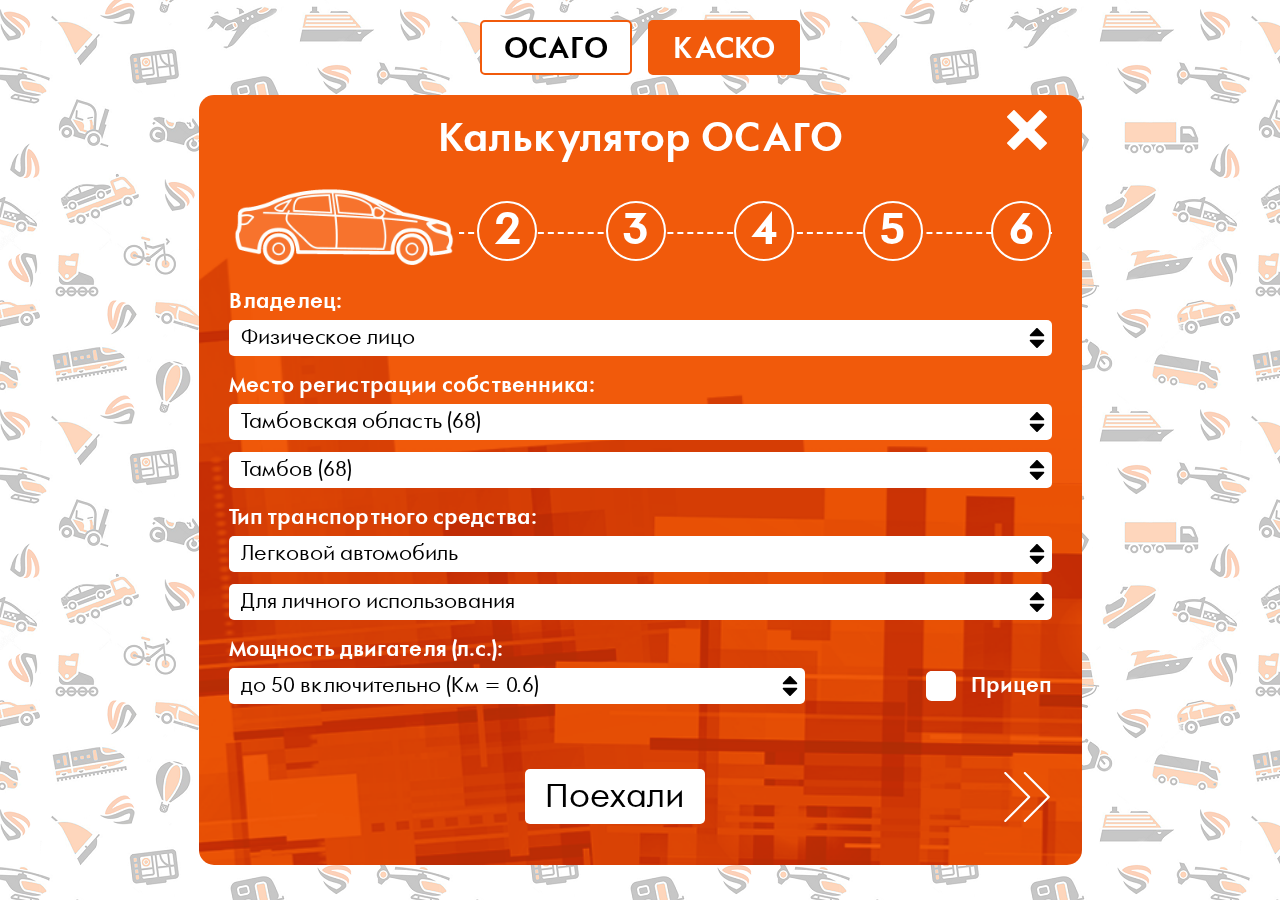
==== commit 19596698: "Внесены правки" ====
--- a/index.html
+++ b/index.html
@@ -2,12 +2,11 @@
 <html lang="ru">
 <head>
 		<meta charset="UTF-8">
-		<meta name="viewport" content="width=device-width, user-scalable=no, initial-scale=1.0, maximum-scale=1.0, minimum-scale=1.0">
-		<meta http-equiv="X-UA-Compatible" content="ie=edge">
+		<meta name="viewport" content="width=device-width, initial-scale=1.0, maximum-scale=1.0, minimum-scale=1.0">
 		<title>Расчет стоимости ОСАГО</title>
+		<link rel="icon" type="image/png" href="/favicon.png" />
 		<link rel="stylesheet" href="/css/osago_calc.css">
 		<link rel="stylesheet" href="/css/fonts.css">
-		<link href="http://allfont.ru/allfont.css?fonts=a_futuraorto" rel="stylesheet" type="text/css" />
 		<!--<link rel="stylesheet" href="/css/generic.css">-->
 		<script src="/js/jquery-3.2.1.js"></script>
 </head>
@@ -141,7 +140,7 @@
 									<option value="65" data-val1="_" data-val2="_">Сахалинская область (65)</option> 
 									<option value="66" data-val1="_" data-val2="_">Свердловская область (66)</option> 
 									<option value="67" data-val1="_" data-val2="_">Смоленская область (67)</option> 
-									<option value="68" data-val1="_" data-val2="_">Тамбовская область (68)</option> 
+									<option value="68" data-val1="_" data-val2="_" selected>Тамбовская область (68)</option> 
 									<option value="69" data-val1="_" data-val2="_">Тверская область (69)</option> 
 									<option value="70" data-val1="_" data-val2="_">Томская область (70)</option> 
 									<option value="71" data-val1="_" data-val2="_">Тульская область (71)</option> 
@@ -165,8 +164,7 @@
 								</select>
 							</div>
 							<div class="input_container">
-								
-								<select disabled name="more_mesto_register" id="more_mesto_register">
+								<select name="more_mesto_register" id="more_mesto_register">
 									<option value="0" data-chained="85 84 83 82 81 80 20 9 50 77 78 47 1 87">---</option>
 
 									<option value="9" data-val1="1.8" data-val2="1" data-chained="2">Уфа (2)</option> 
@@ -527,8 +525,8 @@
 									<option value="393" data-val1="1" data-val2="0.8" data-chained="67">Ярцево (67)</option> 
 									<option value="394" data-val1="0.7" data-val2="0.5" data-chained="67">Смоленская область - прочие (67)</option>
 
+									<option value="397" data-val1="1.2" data-val2="0.8" data-chained="68">Тамбов (68)</option> 
 									<option value="396" data-val1="1" data-val2="0.8" data-chained="68">Мичуринск (68)</option> 
-									<option value="397" data-val1="1.2" data-val2="0.8" data-chained="68">Тамбов (68)</option> 
 									<option value="398" data-val1="0.8" data-val2="0.5" data-chained="68">Тамбовская область - прочие (68)</option>
 
 									<option value="400" data-val1="1.5" data-val2="1" data-chained="69">Тверь (69)</option> 
@@ -776,7 +774,7 @@
 								<div class="checkboxes">
 									<div class="check id1323">
 											Если у Вас отсутствует диагностическая карта и 
-											Вам нужно её оформить, поставьте отметку здесь:
+											Вам нужно её оформить, поставьте отметку здесь
 										<input type="checkbox" id="osago_have_diagnostic" />
 									</div>
 								</div>
@@ -838,6 +836,7 @@
 											Оформляя заявку на покупку страхового полиса, 
 											Вы даёте согласие на обработку Ваших персональных.
 										<input type="checkbox" id="osago_soglasie" name="osago_soglasie" required/>
+										<div class="sogl_alert">Пожалуйста дайте Ваше согласие на обработку Ваших данных!</div>
 									</div>
 								</div>
 							</div>
--- a/css/osago_calc.css
+++ b/css/osago_calc.css
@@ -508,6 +508,18 @@
   line-height: 22px;
 }
 
+.calc_popup_bg .calc_container form.osago_calc .calc_content .calc_sliders_container .content_slide .check_container .checkboxes .check .sogl_alert {
+  display: none;
+  position: absolute;
+  width: 70%;
+  color: #000;
+  padding: 12px;
+  margin-top: 12px;
+  border-radius: 5px;
+  background-color: #fff;
+  border: 2px solid #000;
+}
+
 .calc_popup_bg .calc_container form.osago_calc .calc_content .calc_sliders_container .content_slide .check_container .checkboxes .check.active {
   background-image: url("/images/check_active.svg");
 }
@@ -910,6 +922,7 @@
     margin-top: 18px;
   }
   .calc_popup_bg .calc_container form.osago_calc .calc_content .calc_sliders_container .content_slide .check_container .checkboxes .check {
+    position: relative;
     background-size: 30px 30px;
     padding-left: 45px;
     font-size: 18px;
